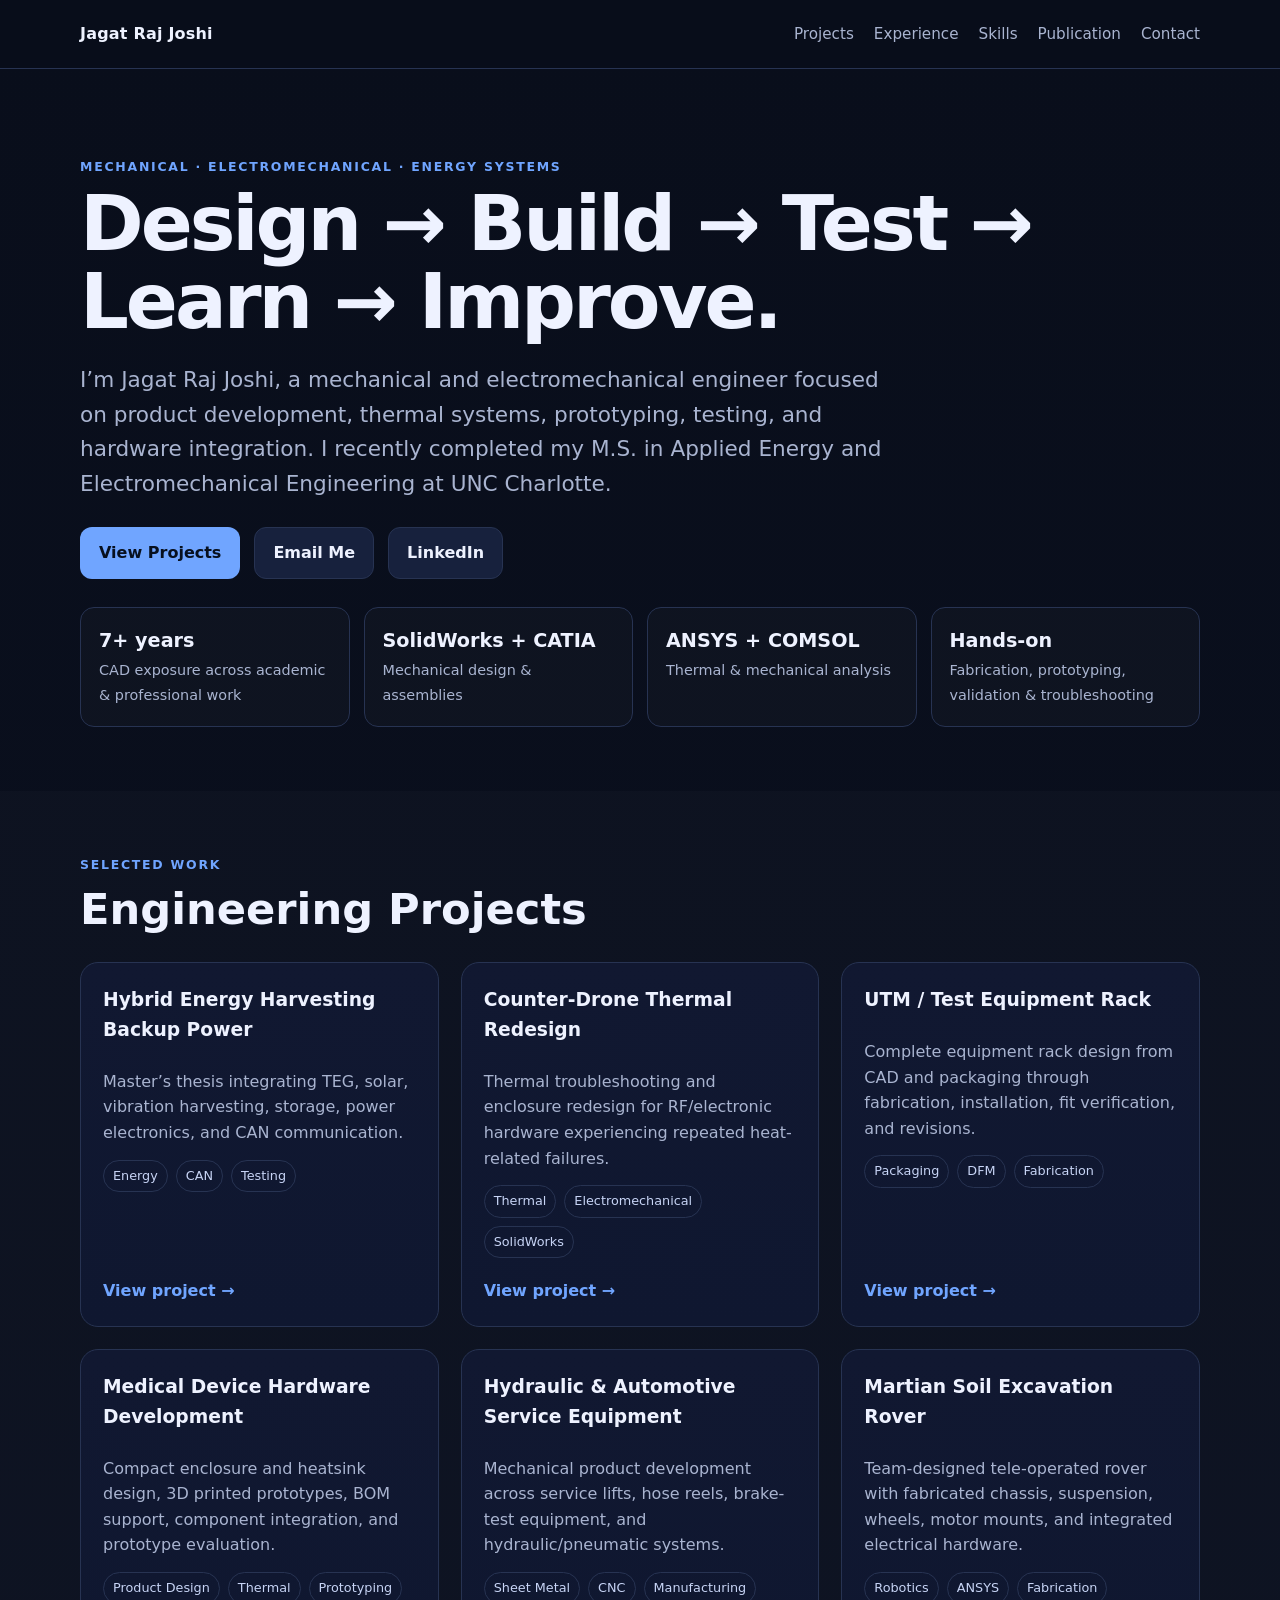
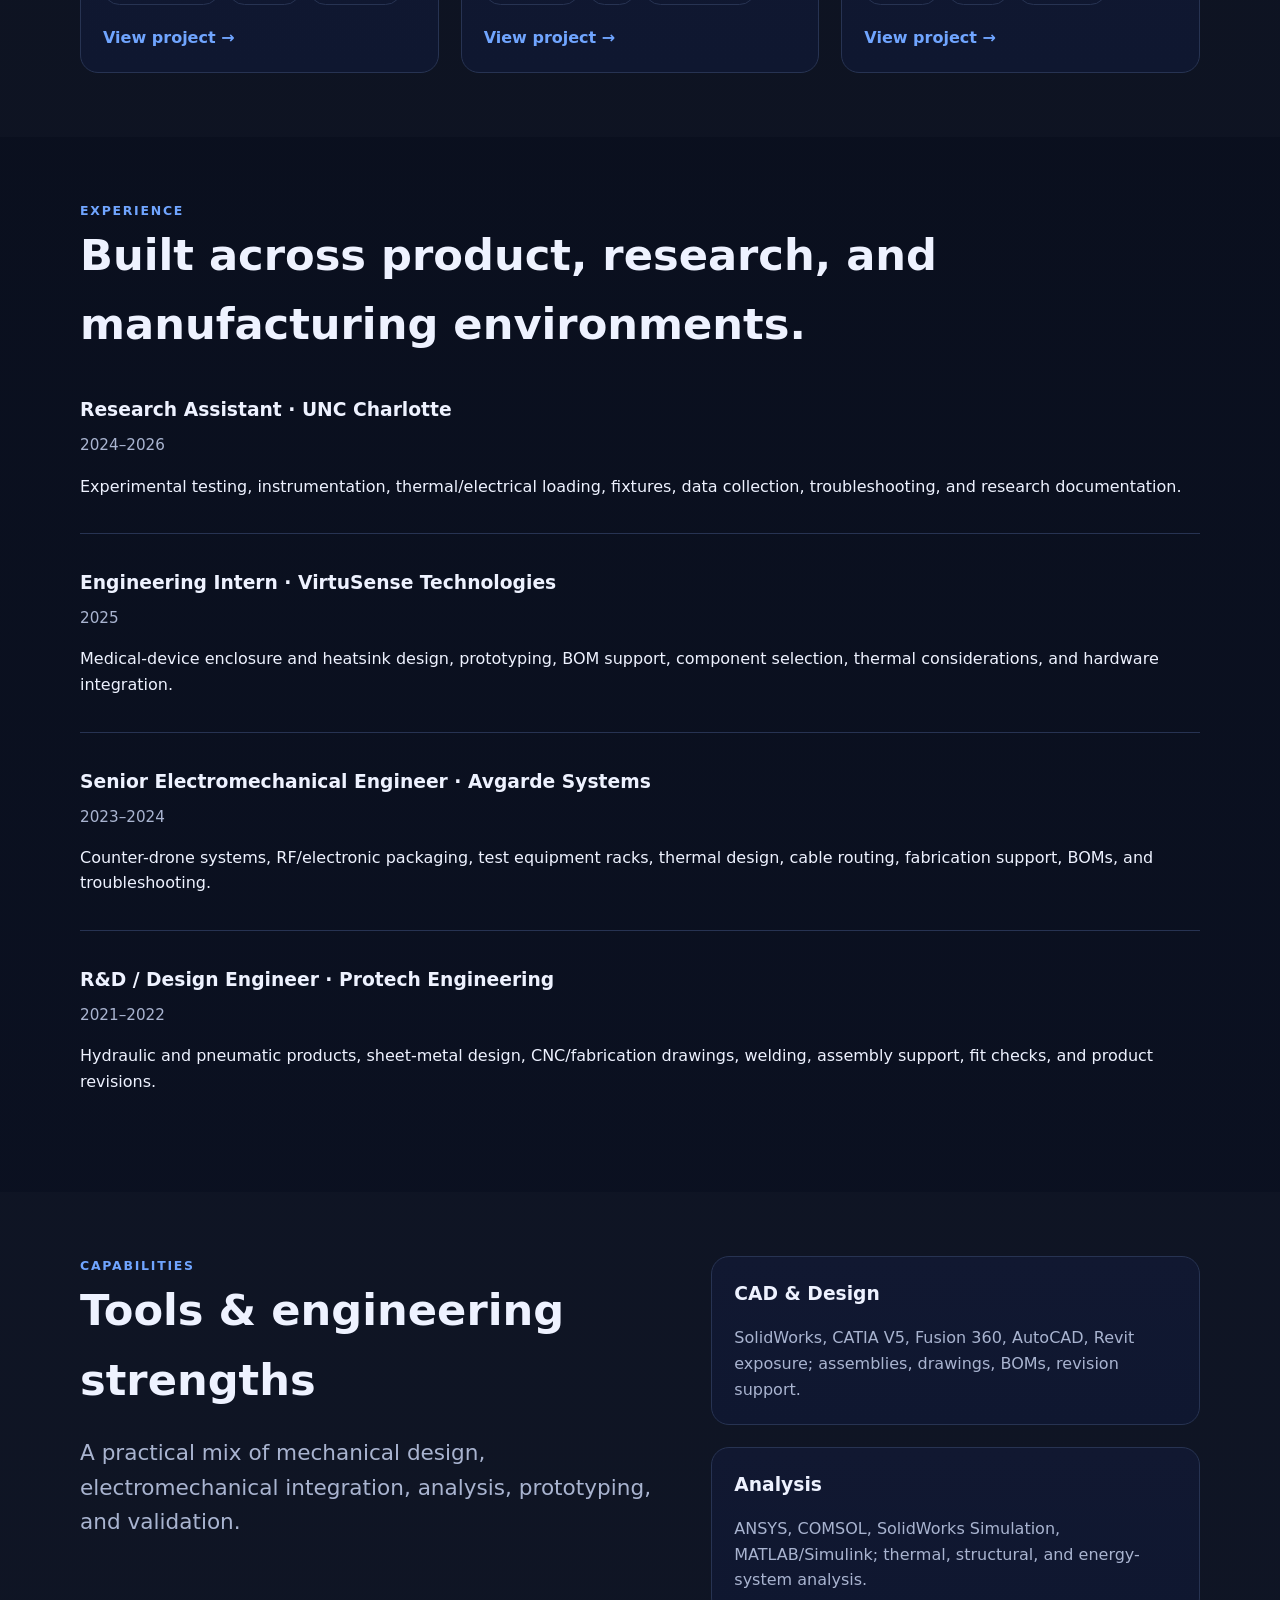
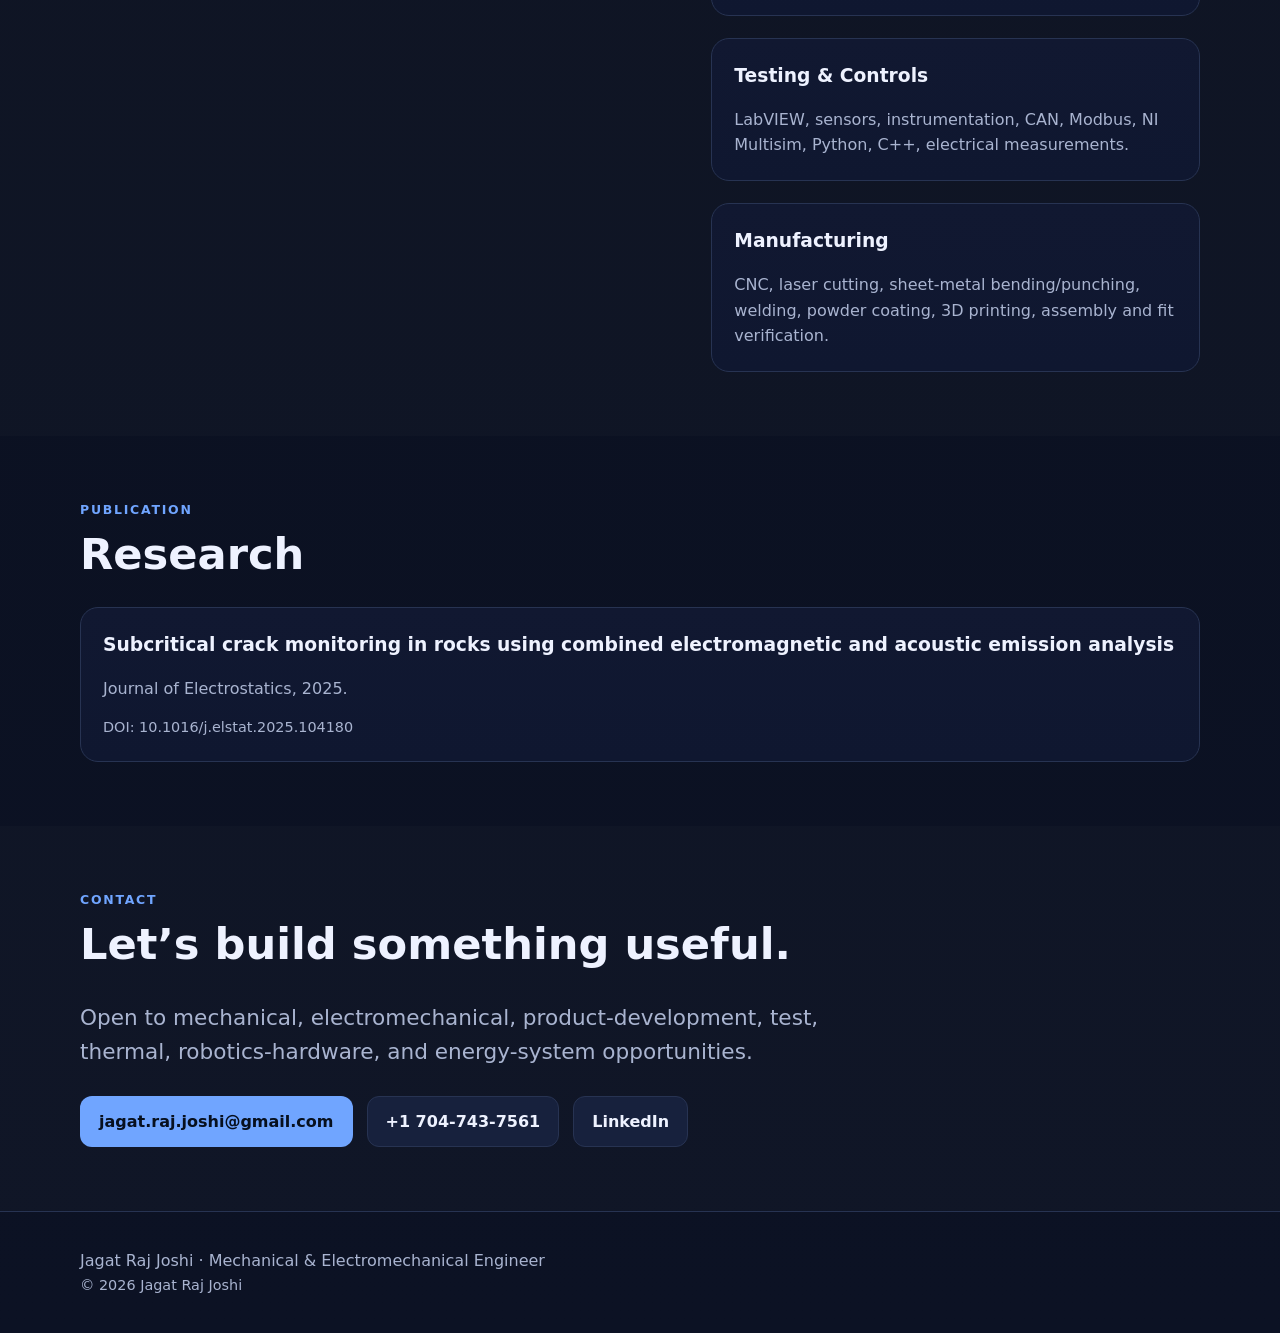
==== index.html @ 4888976b "Add files via upload" ====
<!DOCTYPE html>
<html lang="en">
<head>
  <meta charset="UTF-8" />
  <meta name="viewport" content="width=device-width, initial-scale=1.0" />
  <meta name="description" content="Jagat Raj Joshi — Mechanical & Electromechanical Engineer portfolio." />
  <title>Jagat Raj Joshi | Engineering Portfolio</title>
  <link rel="stylesheet" href="/assets/css/styles.css" />
</head>
<body>

<nav class="nav">
  <div class="container nav-inner">
    <a class="brand" href="/index.html">Jagat Raj Joshi</a>
    <div class="nav-links">
      <a href="/index.html#projects">Projects</a>
      <a href="/index.html#experience">Experience</a>
      <a href="/index.html#skills">Skills</a>
      <a href="/index.html#publication">Publication</a>
      <a href="/index.html#contact">Contact</a>
    </div>
  </div>
</nav>

<header class="hero">
  <div class="container">
    <div class="eyebrow">Mechanical · Electromechanical · Energy Systems</div>
    <h1>Design → Build → Test → Learn → Improve.</h1>
    <p class="lead">
      I’m Jagat Raj Joshi, a mechanical and electromechanical engineer focused on product development,
      thermal systems, prototyping, testing, and hardware integration. I recently completed my M.S. in
      Applied Energy and Electromechanical Engineering at UNC Charlotte.
    </p>
    <div class="cta-row">
      <a class="btn primary" href="#projects">View Projects</a>
      <a class="btn" href="mailto:jagat.raj.joshi@gmail.com">Email Me</a>
      <a class="btn" href="https://www.linkedin.com/in/jagat-joshi" target="_blank" rel="noreferrer">LinkedIn</a>
    </div>
    <div class="kpi-grid">
      <div class="kpi"><strong>7+ years</strong><span>CAD exposure across academic & professional work</span></div>
      <div class="kpi"><strong>SolidWorks + CATIA</strong><span>Mechanical design & assemblies</span></div>
      <div class="kpi"><strong>ANSYS + COMSOL</strong><span>Thermal & mechanical analysis</span></div>
      <div class="kpi"><strong>Hands-on</strong><span>Fabrication, prototyping, validation & troubleshooting</span></div>
    </div>
  </div>
</header>

<section class="section alt" id="projects">
  <div class="container">
    <div class="eyebrow">Selected Work</div>
    <h2>Engineering Projects</h2>
    <div class="grid projects">
      <a class="card project-card" href="/projects/hybrid-energy.html">
        <h3>Hybrid Energy Harvesting Backup Power</h3>
        <p>Master’s thesis integrating TEG, solar, vibration harvesting, storage, power electronics, and CAN communication.</p>
        <div class="tag-row"><span class="tag">Energy</span><span class="tag">CAN</span><span class="tag">Testing</span></div>
        <div class="more">View project →</div>
      </a>
      <a class="card project-card" href="/projects/counter-drone-thermal.html">
        <h3>Counter-Drone Thermal Redesign</h3>
        <p>Thermal troubleshooting and enclosure redesign for RF/electronic hardware experiencing repeated heat-related failures.</p>
        <div class="tag-row"><span class="tag">Thermal</span><span class="tag">Electromechanical</span><span class="tag">SolidWorks</span></div>
        <div class="more">View project →</div>
      </a>
      <a class="card project-card" href="/projects/utm-rack.html">
        <h3>UTM / Test Equipment Rack</h3>
        <p>Complete equipment rack design from CAD and packaging through fabrication, installation, fit verification, and revisions.</p>
        <div class="tag-row"><span class="tag">Packaging</span><span class="tag">DFM</span><span class="tag">Fabrication</span></div>
        <div class="more">View project →</div>
      </a>
      <a class="card project-card" href="/projects/virtusense-device.html">
        <h3>Medical Device Hardware Development</h3>
        <p>Compact enclosure and heatsink design, 3D printed prototypes, BOM support, component integration, and prototype evaluation.</p>
        <div class="tag-row"><span class="tag">Product Design</span><span class="tag">Thermal</span><span class="tag">Prototyping</span></div>
        <div class="more">View project →</div>
      </a>
      <a class="card project-card" href="/projects/protech-products.html">
        <h3>Hydraulic & Automotive Service Equipment</h3>
        <p>Mechanical product development across service lifts, hose reels, brake-test equipment, and hydraulic/pneumatic systems.</p>
        <div class="tag-row"><span class="tag">Sheet Metal</span><span class="tag">CNC</span><span class="tag">Manufacturing</span></div>
        <div class="more">View project →</div>
      </a>
      <a class="card project-card" href="/projects/mars-rover.html">
        <h3>Martian Soil Excavation Rover</h3>
        <p>Team-designed tele-operated rover with fabricated chassis, suspension, wheels, motor mounts, and integrated electrical hardware.</p>
        <div class="tag-row"><span class="tag">Robotics</span><span class="tag">ANSYS</span><span class="tag">Fabrication</span></div>
        <div class="more">View project →</div>
      </a>
    </div>
  </div>
</section>

<section class="section" id="experience">
  <div class="container">
    <div class="eyebrow">Experience</div>
    <h2>Built across product, research, and manufacturing environments.</h2>
    <div class="timeline">
      <div class="item"><h3>Research Assistant · UNC Charlotte</h3><div class="meta">2024–2026</div><p>Experimental testing, instrumentation, thermal/electrical loading, fixtures, data collection, troubleshooting, and research documentation.</p></div>
      <div class="item"><h3>Engineering Intern · VirtuSense Technologies</h3><div class="meta">2025</div><p>Medical-device enclosure and heatsink design, prototyping, BOM support, component selection, thermal considerations, and hardware integration.</p></div>
      <div class="item"><h3>Senior Electromechanical Engineer · Avgarde Systems</h3><div class="meta">2023–2024</div><p>Counter-drone systems, RF/electronic packaging, test equipment racks, thermal design, cable routing, fabrication support, BOMs, and troubleshooting.</p></div>
      <div class="item"><h3>R&D / Design Engineer · Protech Engineering</h3><div class="meta">2021–2022</div><p>Hydraulic and pneumatic products, sheet-metal design, CNC/fabrication drawings, welding, assembly support, fit checks, and product revisions.</p></div>
    </div>
  </div>
</section>

<section class="section alt" id="skills">
  <div class="container two-col">
    <div>
      <div class="eyebrow">Capabilities</div>
      <h2>Tools & engineering strengths</h2>
      <p class="lead">A practical mix of mechanical design, electromechanical integration, analysis, prototyping, and validation.</p>
    </div>
    <div class="grid">
      <div class="card"><h3>CAD & Design</h3><p>SolidWorks, CATIA V5, Fusion 360, AutoCAD, Revit exposure; assemblies, drawings, BOMs, revision support.</p></div>
      <div class="card"><h3>Analysis</h3><p>ANSYS, COMSOL, SolidWorks Simulation, MATLAB/Simulink; thermal, structural, and energy-system analysis.</p></div>
      <div class="card"><h3>Testing & Controls</h3><p>LabVIEW, sensors, instrumentation, CAN, Modbus, NI Multisim, Python, C++, electrical measurements.</p></div>
      <div class="card"><h3>Manufacturing</h3><p>CNC, laser cutting, sheet-metal bending/punching, welding, powder coating, 3D printing, assembly and fit verification.</p></div>
    </div>
  </div>
</section>

<section class="section" id="publication">
  <div class="container">
    <div class="eyebrow">Publication</div>
    <h2>Research</h2>
    <div class="card">
      <h3>Subcritical crack monitoring in rocks using combined electromagnetic and acoustic emission analysis</h3>
      <p>Journal of Electrostatics, 2025.</p>
      <p class="small">DOI: 10.1016/j.elstat.2025.104180</p>
    </div>
  </div>
</section>

<section class="section alt" id="contact">
  <div class="container">
    <div class="eyebrow">Contact</div>
    <h2>Let’s build something useful.</h2>
    <p class="lead">Open to mechanical, electromechanical, product-development, test, thermal, robotics-hardware, and energy-system opportunities.</p>
    <div class="cta-row">
      <a class="btn primary" href="mailto:jagat.raj.joshi@gmail.com">jagat.raj.joshi@gmail.com</a>
      <a class="btn" href="tel:+17047437561">+1 704-743-7561</a>
      <a class="btn" href="https://www.linkedin.com/in/jagat-joshi" target="_blank" rel="noreferrer">LinkedIn</a>
    </div>
  </div>
</section>

<footer class="footer">
  <div class="container">
    <div>Jagat Raj Joshi · Mechanical & Electromechanical Engineer</div>
    <div class="small">© <span id="year"></span> Jagat Raj Joshi</div>
  </div>
</footer>
<script src="/assets/js/main.js"></script>

</body>
</html>
---- assets/css/styles.css ----
:root{
  --bg:#0b1020;
  --panel:#111831;
  --panel2:#17213d;
  --text:#eef2ff;
  --muted:#a9b4d0;
  --accent:#70a5ff;
  --line:#273352;
  --max:1120px;
}
*{box-sizing:border-box}
html{scroll-behavior:smooth}
body{
  margin:0;
  font-family:Inter,ui-sans-serif,system-ui,-apple-system,BlinkMacSystemFont,"Segoe UI",sans-serif;
  background:linear-gradient(180deg,#090e1b 0%,#0c1224 100%);
  color:var(--text);
  line-height:1.6;
}
a{color:inherit;text-decoration:none}
img{max-width:100%;display:block}
.container{width:min(var(--max),92%);margin:auto}
.nav{
  position:sticky;top:0;z-index:20;
  backdrop-filter:blur(14px);
  background:rgba(9,14,27,.82);
  border-bottom:1px solid var(--line);
}
.nav-inner{
  display:flex;align-items:center;justify-content:space-between;
  min-height:68px;gap:20px;
}
.brand{font-weight:800;letter-spacing:.2px}
.nav-links{display:flex;gap:20px;flex-wrap:wrap}
.nav-links a{color:var(--muted);font-size:.95rem}
.nav-links a:hover{color:var(--text)}
.hero{padding:88px 0 64px}
.eyebrow{
  color:var(--accent);font-weight:700;text-transform:uppercase;
  letter-spacing:.14em;font-size:.78rem
}
h1{
  font-size:clamp(2.5rem,6vw,5rem);
  line-height:1.02;margin:.5rem 0 1.2rem;letter-spacing:-.04em
}
h2{font-size:clamp(1.8rem,4vw,2.7rem);margin:0 0 18px}
h3{margin:0 0 8px}
.lead{font-size:clamp(1.05rem,2vw,1.35rem);max-width:820px;color:var(--muted)}
.cta-row{display:flex;gap:14px;flex-wrap:wrap;margin-top:26px}
.btn{
  display:inline-flex;align-items:center;justify-content:center;
  padding:12px 18px;border-radius:12px;border:1px solid var(--line);
  background:var(--panel2);font-weight:700
}
.btn.primary{background:var(--accent);color:#07101f;border-color:transparent}
.btn:hover{transform:translateY(-1px)}
.section{padding:64px 0}
.section.alt{background:rgba(255,255,255,.015)}
.grid{display:grid;gap:22px}
.grid.projects{grid-template-columns:repeat(auto-fit,minmax(280px,1fr))}
.card{
  background:linear-gradient(180deg,var(--panel) 0%,#0f1730 100%);
  border:1px solid var(--line);border-radius:18px;padding:22px;
}
.card p{color:var(--muted);margin-bottom:0}
.tag-row{display:flex;gap:8px;flex-wrap:wrap;margin-top:14px}
.tag{
  padding:5px 9px;border:1px solid var(--line);border-radius:999px;
  color:#c7d4f5;font-size:.8rem
}
.project-card{display:flex;flex-direction:column;min-height:265px}
.project-card .more{margin-top:auto;padding-top:20px;color:var(--accent);font-weight:700}
.kpi-grid{display:grid;grid-template-columns:repeat(auto-fit,minmax(170px,1fr));gap:14px;margin-top:28px}
.kpi{padding:18px;border:1px solid var(--line);border-radius:14px;background:rgba(255,255,255,.02)}
.kpi strong{display:block;font-size:1.2rem}
.kpi span{color:var(--muted);font-size:.9rem}
.timeline{display:grid;gap:16px}
.timeline .item{padding:18px 0;border-bottom:1px solid var(--line)}
.timeline .item:last-child{border-bottom:0}
.meta{color:var(--muted);font-size:.95rem}
.two-col{display:grid;grid-template-columns:1.1fr .9fr;gap:34px}
@media(max-width:800px){
  .two-col{grid-template-columns:1fr}
  .nav-inner{align-items:flex-start;padding:14px 0;flex-direction:column}
}
.project-hero{padding:72px 0 36px}
.project-body{padding:28px 0 72px}
.project-body h2{margin-top:38px;font-size:1.55rem}
.project-body p,.project-body li{color:var(--muted)}
.callout{
  border-left:4px solid var(--accent);padding:14px 18px;
  background:rgba(112,165,255,.08);border-radius:10px
}
.placeholder{
  border:1px dashed #53658f;border-radius:16px;padding:34px;text-align:center;color:var(--muted);
  background:rgba(255,255,255,.015);margin:20px 0
}
.footer{padding:36px 0;border-top:1px solid var(--line);color:var(--muted)}
.small{font-size:.9rem;color:var(--muted)}
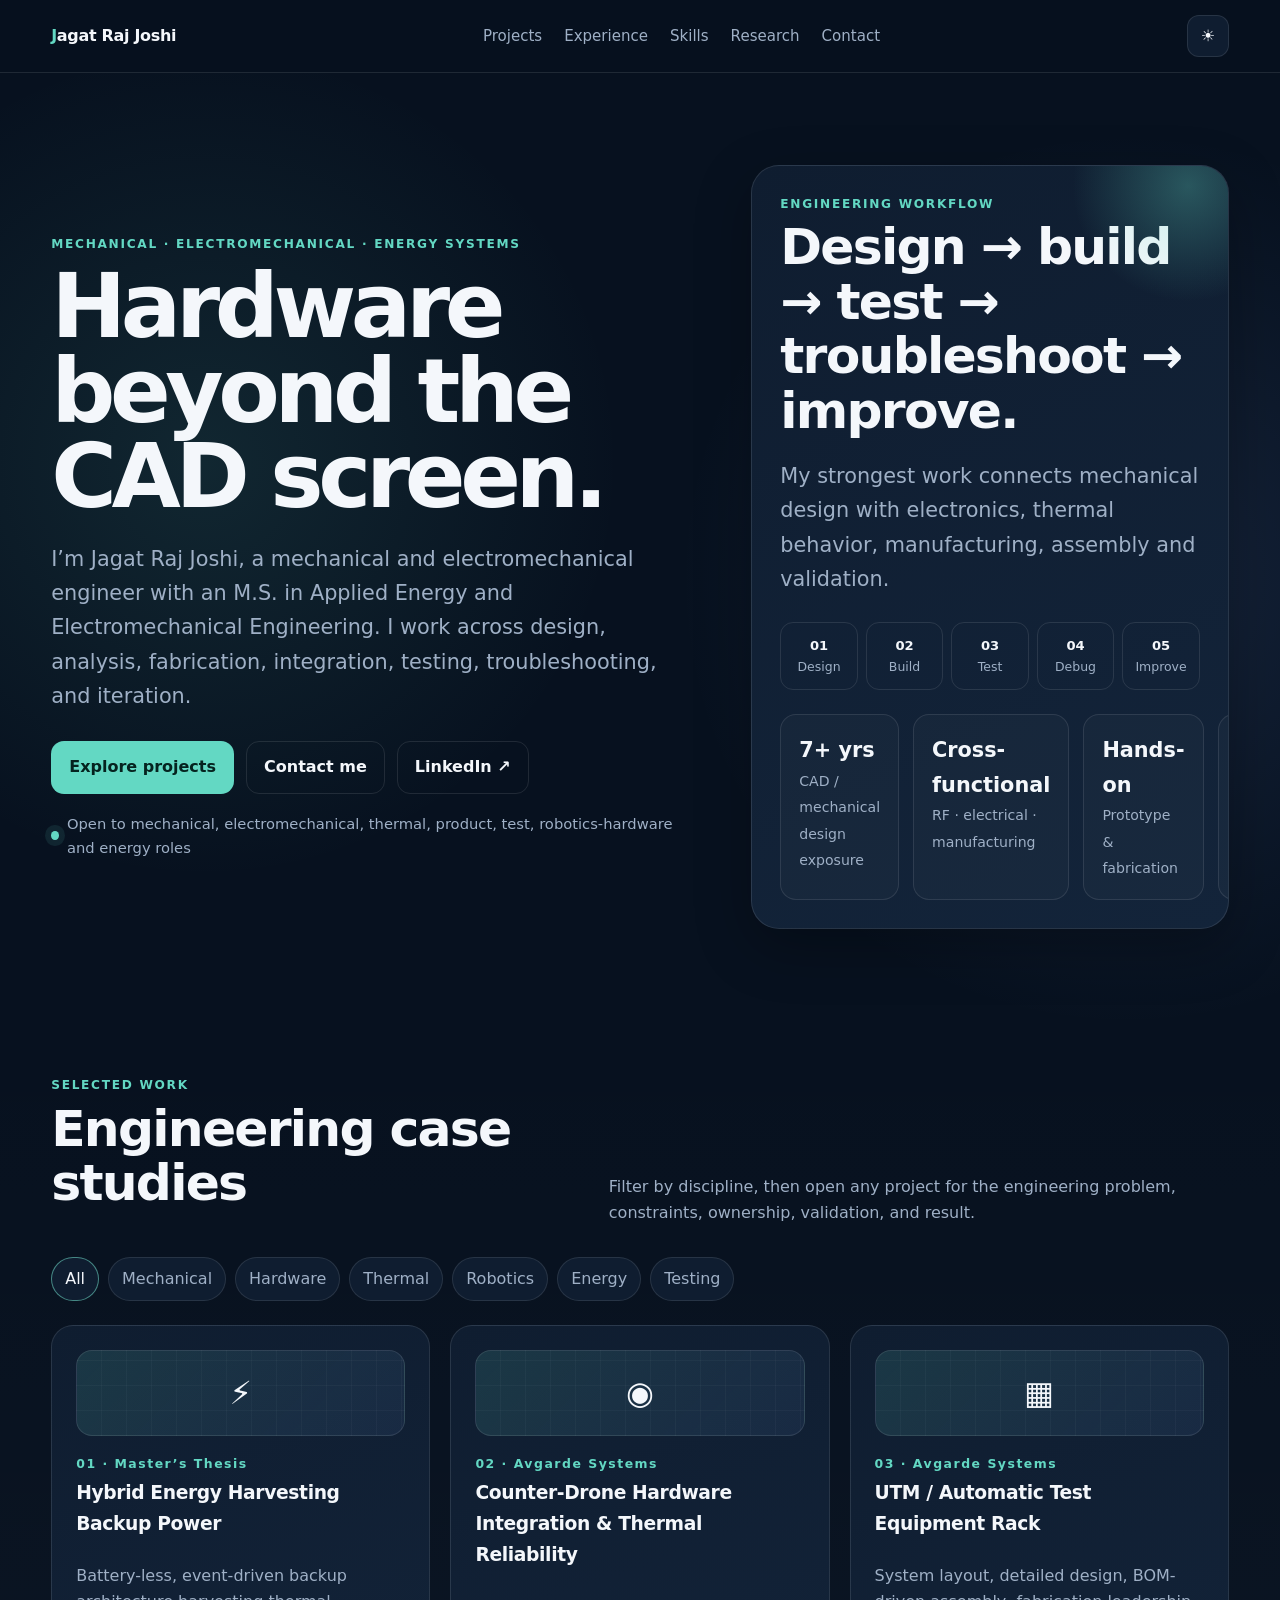
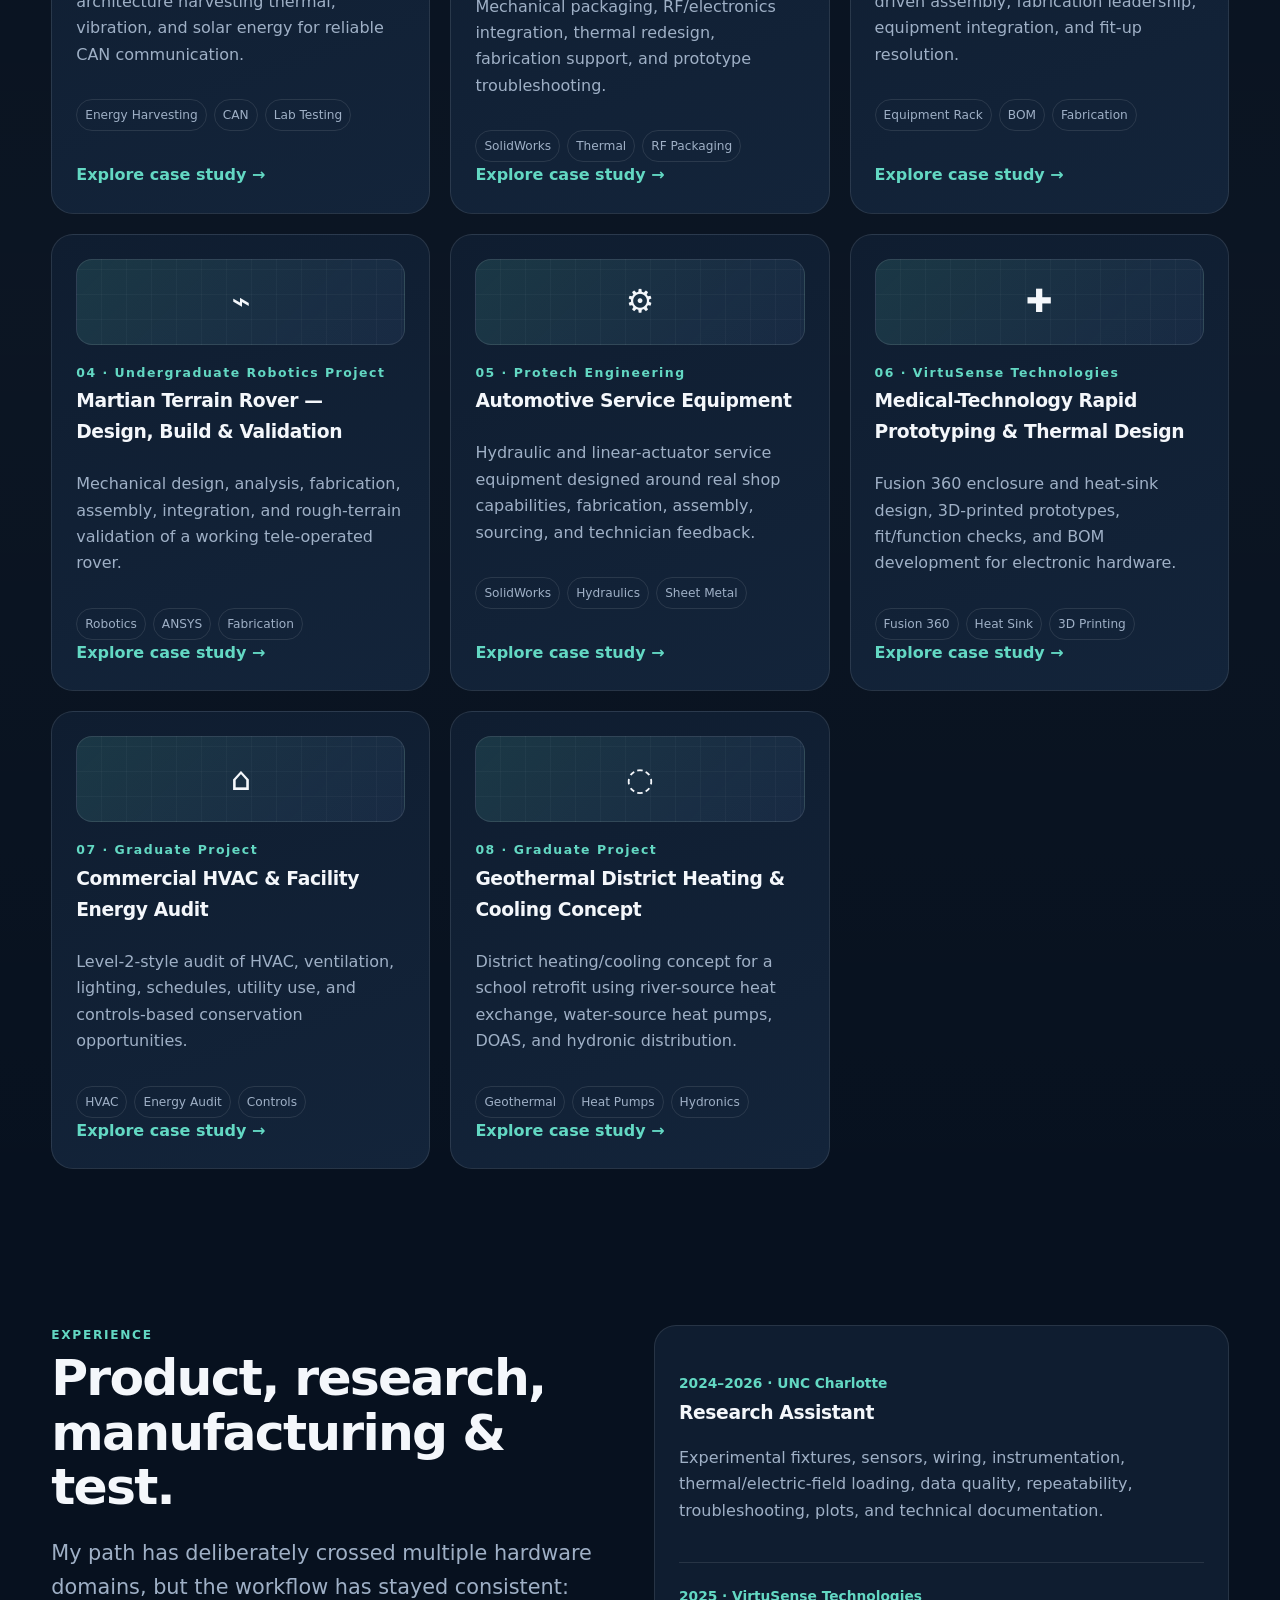
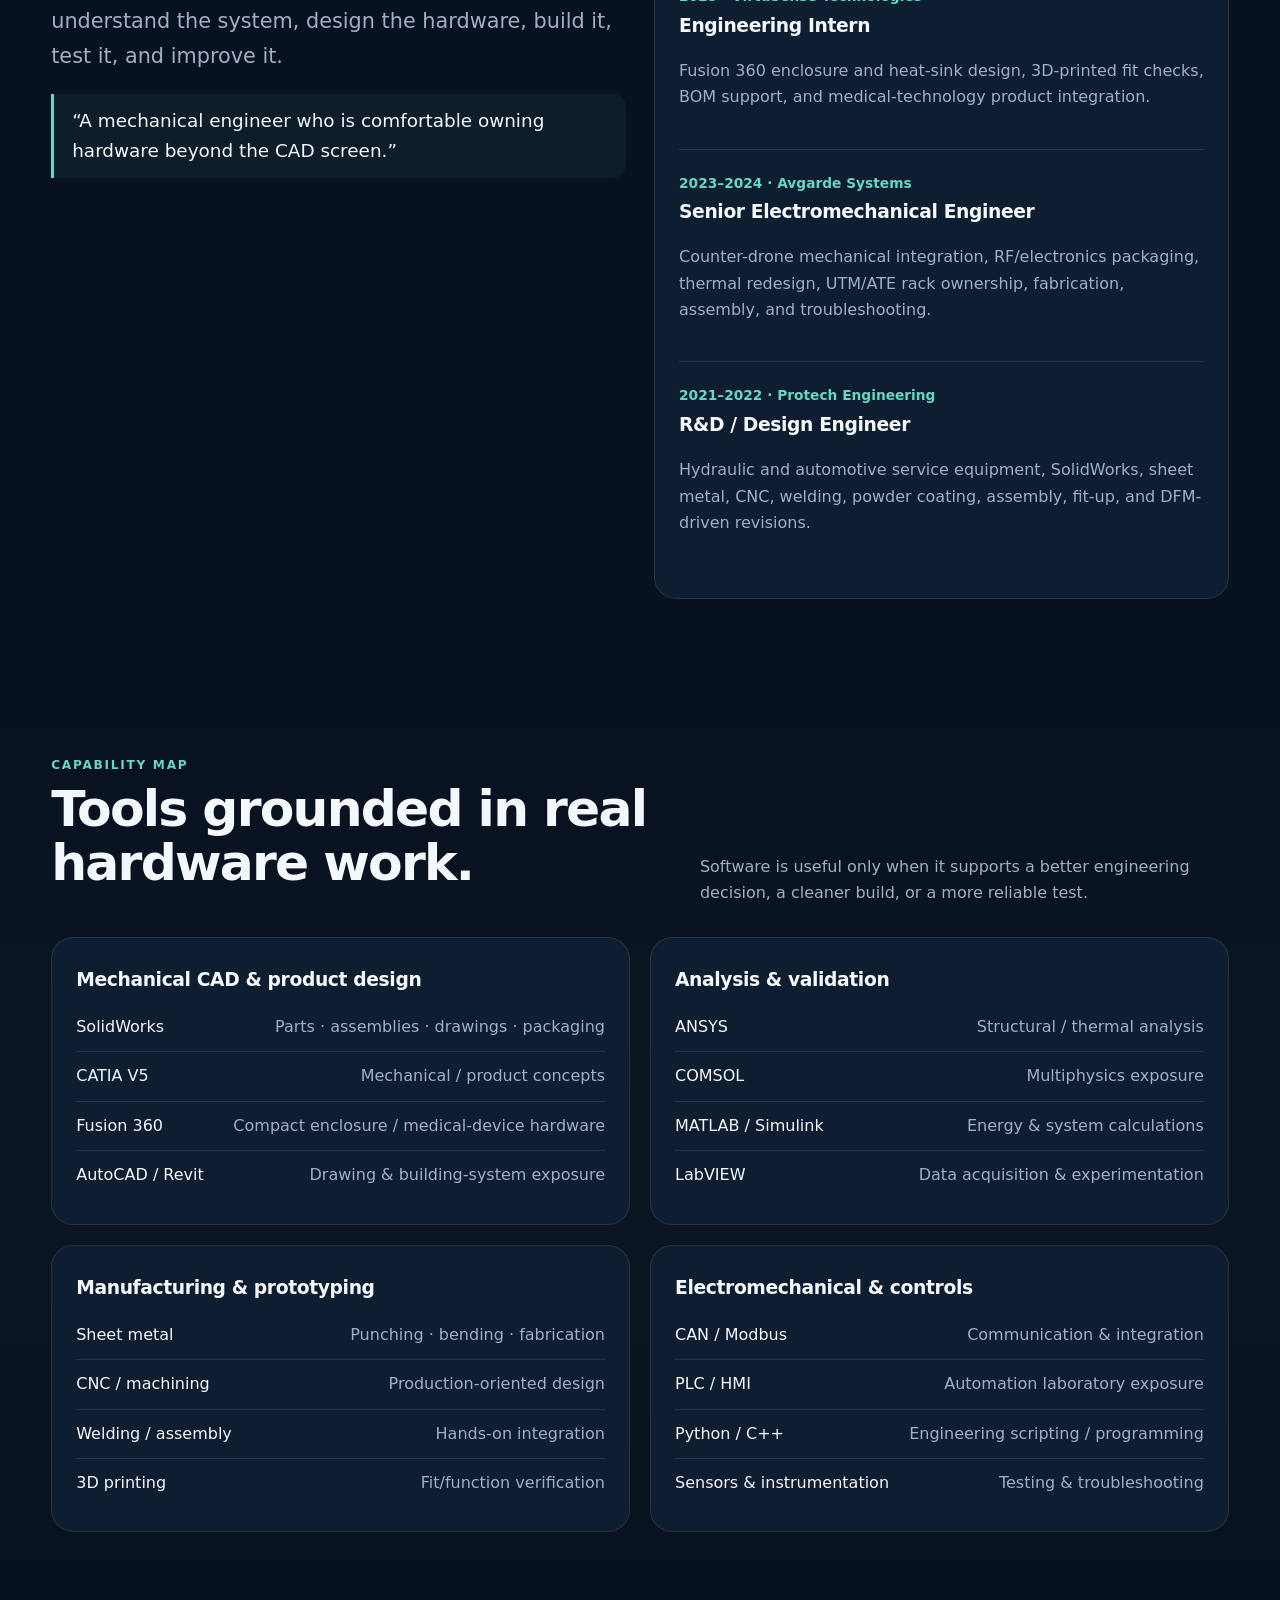
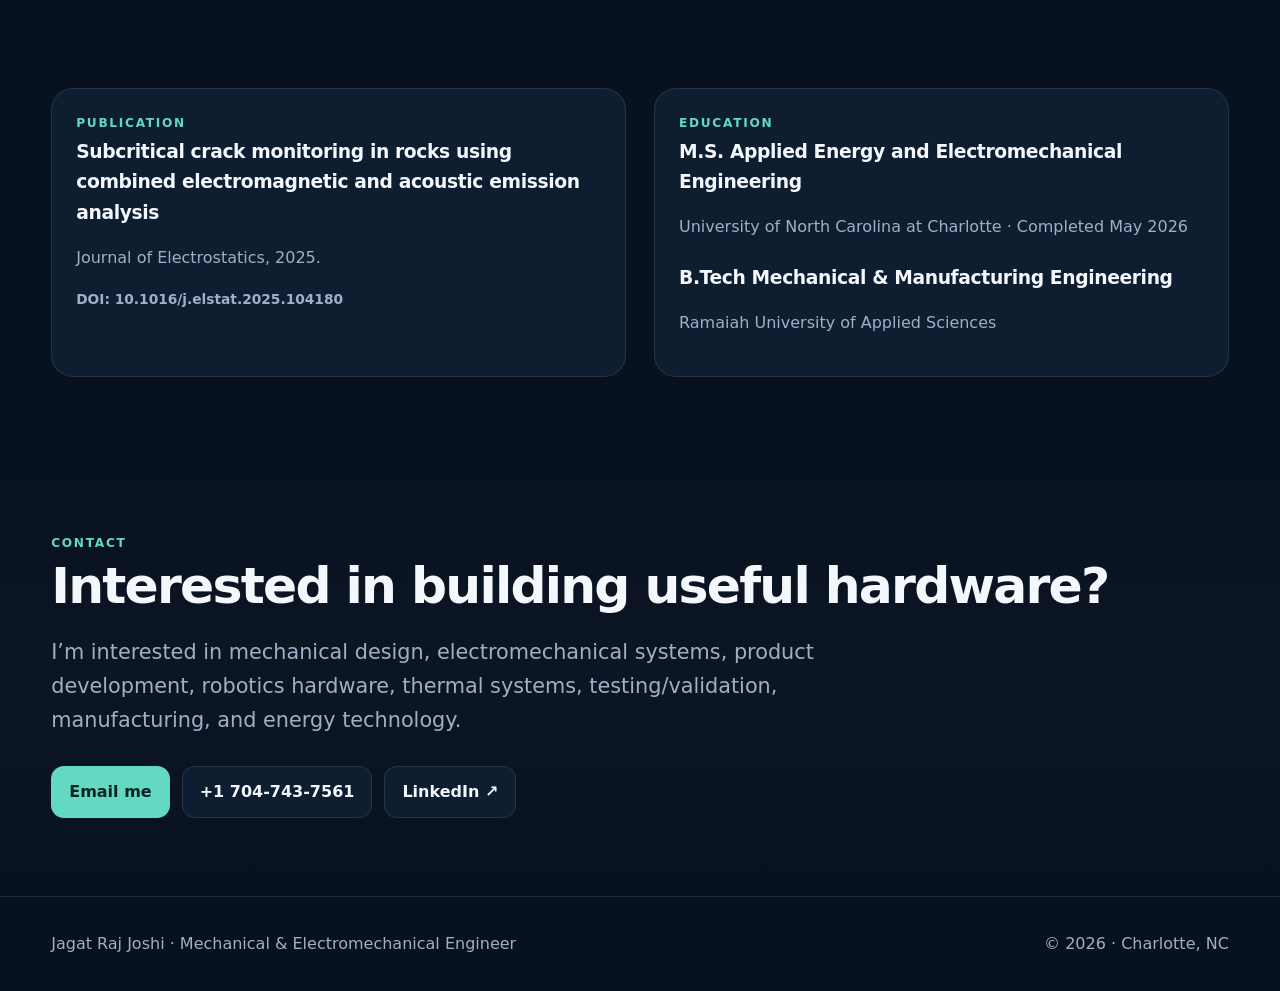
==== commit 88c974b7: "Add files via upload" ====
--- a/index.html
+++ b/index.html
@@ -1,156 +1,255 @@
-<!DOCTYPE html>
+<!doctype html>
 <html lang="en">
 <head>
-  <meta charset="UTF-8" />
-  <meta name="viewport" content="width=device-width, initial-scale=1.0" />
-  <meta name="description" content="Jagat Raj Joshi — Mechanical & Electromechanical Engineer portfolio." />
+  <link rel="icon" href="/assets/images/favicon.svg" type="image/svg+xml">
+  <meta charset="utf-8">
+  <meta name="viewport" content="width=device-width,initial-scale=1">
+  <meta name="description" content="Jagat Raj Joshi — Mechanical, Electromechanical & Energy Systems Engineer. Product design, thermal systems, prototyping, testing, manufacturing, robotics and energy projects.">
+  <meta name="theme-color" content="#07111f">
   <title>Jagat Raj Joshi | Engineering Portfolio</title>
-  <link rel="stylesheet" href="/assets/css/styles.css" />
+  <link rel="stylesheet" href="/assets/css/styles.css">
 </head>
 <body>
 
+<a class="skip-link" href="#main">Skip to content</a>
 <nav class="nav">
   <div class="container nav-inner">
-    <a class="brand" href="/index.html">Jagat Raj Joshi</a>
+    <a class="brand" href="/"><span>J</span>agat Raj Joshi</a>
     <div class="nav-links">
-      <a href="/index.html#projects">Projects</a>
-      <a href="/index.html#experience">Experience</a>
-      <a href="/index.html#skills">Skills</a>
-      <a href="/index.html#publication">Publication</a>
-      <a href="/index.html#contact">Contact</a>
+      <a href="/#projects">Projects</a>
+      <a href="/#experience">Experience</a>
+      <a href="/#skills">Skills</a>
+      <a href="/#research">Research</a>
+      <a href="/#contact">Contact</a>
+    </div>
+    <div class="nav-actions">
+      <button class="icon-btn" data-theme-toggle aria-label="Toggle color theme">☀</button>
+      <button class="icon-btn menu-btn" data-menu aria-label="Open navigation menu">☰</button>
     </div>
   </div>
 </nav>
 
-<header class="hero">
+<main id="main">
+<section class="hero">
+  <div class="container hero-grid">
+    <div class="hero-copy reveal">
+      <div class="eyebrow">Mechanical · Electromechanical · Energy Systems</div>
+      <h1>Hardware beyond the CAD screen.</h1>
+      <p class="lead">
+        I’m Jagat Raj Joshi, a mechanical and electromechanical engineer with an M.S. in Applied Energy and Electromechanical Engineering.
+        I work across design, analysis, fabrication, integration, testing, troubleshooting, and iteration.
+      </p>
+      <div class="cta-row">
+        <a class="btn primary" href="#projects">Explore projects</a>
+        <a class="btn ghost" href="mailto:jagat.raj.joshi@gmail.com">Contact me</a>
+        <a class="btn ghost" href="https://www.linkedin.com/in/jagat-joshi" target="_blank" rel="noreferrer">LinkedIn ↗</a>
+      </div>
+      <div class="status"><span class="status-dot"></span> Open to mechanical, electromechanical, thermal, product, test, robotics-hardware and energy roles</div>
+    </div>
+
+    <aside class="hero-card reveal">
+      <div class="eyebrow">Engineering workflow</div>
+      <h2>Design → build → test → troubleshoot → improve.</h2>
+      <p class="lead">My strongest work connects mechanical design with electronics, thermal behavior, manufacturing, assembly and validation.</p>
+      <div class="flow">
+        <div class="flow-step"><strong>01</strong>Design</div>
+        <div class="flow-step"><strong>02</strong>Build</div>
+        <div class="flow-step"><strong>03</strong>Test</div>
+        <div class="flow-step"><strong>04</strong>Debug</div>
+        <div class="flow-step"><strong>05</strong>Improve</div>
+      </div>
+      <div class="stats">
+        <div class="stat"><strong>7+ yrs</strong><span>CAD / mechanical design exposure</span></div>
+        <div class="stat"><strong>Cross-functional</strong><span>RF · electrical · manufacturing</span></div>
+        <div class="stat"><strong>Hands-on</strong><span>Prototype & fabrication</span></div>
+        <div class="stat"><strong>Thermal + FEA</strong><span>Analysis-led iteration</span></div>
+      </div>
+    </aside>
+  </div>
+</section>
+
+<section class="section soft" id="projects">
   <div class="container">
-    <div class="eyebrow">Mechanical · Electromechanical · Energy Systems</div>
-    <h1>Design → Build → Test → Learn → Improve.</h1>
-    <p class="lead">
-      I’m Jagat Raj Joshi, a mechanical and electromechanical engineer focused on product development,
-      thermal systems, prototyping, testing, and hardware integration. I recently completed my M.S. in
-      Applied Energy and Electromechanical Engineering at UNC Charlotte.
-    </p>
-    <div class="cta-row">
-      <a class="btn primary" href="#projects">View Projects</a>
-      <a class="btn" href="mailto:jagat.raj.joshi@gmail.com">Email Me</a>
-      <a class="btn" href="https://www.linkedin.com/in/jagat-joshi" target="_blank" rel="noreferrer">LinkedIn</a>
-    </div>
-    <div class="kpi-grid">
-      <div class="kpi"><strong>7+ years</strong><span>CAD exposure across academic & professional work</span></div>
-      <div class="kpi"><strong>SolidWorks + CATIA</strong><span>Mechanical design & assemblies</span></div>
-      <div class="kpi"><strong>ANSYS + COMSOL</strong><span>Thermal & mechanical analysis</span></div>
-      <div class="kpi"><strong>Hands-on</strong><span>Fabrication, prototyping, validation & troubleshooting</span></div>
-    </div>
-  </div>
-</header>
-
-<section class="section alt" id="projects">
+    <div class="section-head">
+      <div><div class="eyebrow">Selected work</div><h2>Engineering case studies</h2></div>
+      <p>Filter by discipline, then open any project for the engineering problem, constraints, ownership, validation, and result.</p>
+    </div>
+    <div class="filter-row">
+      <button class="filter active" data-filter="all">All</button>
+      <button class="filter" data-filter="mechanical">Mechanical</button>
+      <button class="filter" data-filter="hardware">Hardware</button>
+      <button class="filter" data-filter="thermal">Thermal</button>
+      <button class="filter" data-filter="robotics">Robotics</button>
+      <button class="filter" data-filter="energy">Energy</button>
+      <button class="filter" data-filter="test">Testing</button>
+    </div>
+    <div class="grid project-grid">
+      
+    <a class="project-card reveal" data-category="energy test" href="/projects/hybrid-energy.html">
+      <div class="project-visual">⚡</div>
+      <div class="num">01 · Master’s Thesis</div>
+      <h3>Hybrid Energy Harvesting Backup Power</h3>
+      <p>Battery-less, event-driven backup architecture harvesting thermal, vibration, and solar energy for reliable CAN communication.</p>
+      <div class="tag-row"><span class="tag">Energy Harvesting</span><span class="tag">CAN</span><span class="tag">Lab Testing</span></div>
+      <div class="more">Explore case study →</div>
+    </a>
+    <a class="project-card reveal" data-category="mechanical thermal hardware" href="/projects/counter-drone-hardware.html">
+      <div class="project-visual">◉</div>
+      <div class="num">02 · Avgarde Systems</div>
+      <h3>Counter-Drone Hardware Integration & Thermal Reliability</h3>
+      <p>Mechanical packaging, RF/electronics integration, thermal redesign, fabrication support, and prototype troubleshooting.</p>
+      <div class="tag-row"><span class="tag">SolidWorks</span><span class="tag">Thermal</span><span class="tag">RF Packaging</span></div>
+      <div class="more">Explore case study →</div>
+    </a>
+    <a class="project-card reveal" data-category="mechanical hardware test" href="/projects/utm-rack.html">
+      <div class="project-visual">▦</div>
+      <div class="num">03 · Avgarde Systems</div>
+      <h3>UTM / Automatic Test Equipment Rack</h3>
+      <p>System layout, detailed design, BOM-driven assembly, fabrication leadership, equipment integration, and fit-up resolution.</p>
+      <div class="tag-row"><span class="tag">Equipment Rack</span><span class="tag">BOM</span><span class="tag">Fabrication</span></div>
+      <div class="more">Explore case study →</div>
+    </a>
+    <a class="project-card reveal" data-category="mechanical robotics" href="/projects/martian-rover.html">
+      <div class="project-visual">⌁</div>
+      <div class="num">04 · Undergraduate Robotics Project</div>
+      <h3>Martian Terrain Rover — Design, Build & Validation</h3>
+      <p>Mechanical design, analysis, fabrication, assembly, integration, and rough-terrain validation of a working tele-operated rover.</p>
+      <div class="tag-row"><span class="tag">Robotics</span><span class="tag">ANSYS</span><span class="tag">Fabrication</span></div>
+      <div class="more">Explore case study →</div>
+    </a>
+    <a class="project-card reveal" data-category="mechanical manufacturing" href="/projects/protech-products.html">
+      <div class="project-visual">⚙</div>
+      <div class="num">05 · Protech Engineering</div>
+      <h3>Automotive Service Equipment</h3>
+      <p>Hydraulic and linear-actuator service equipment designed around real shop capabilities, fabrication, assembly, sourcing, and technician feedback.</p>
+      <div class="tag-row"><span class="tag">SolidWorks</span><span class="tag">Hydraulics</span><span class="tag">Sheet Metal</span></div>
+      <div class="more">Explore case study →</div>
+    </a>
+    <a class="project-card reveal" data-category="mechanical thermal hardware" href="/projects/virtusense-device.html">
+      <div class="project-visual">✚</div>
+      <div class="num">06 · VirtuSense Technologies</div>
+      <h3>Medical-Technology Rapid Prototyping & Thermal Design</h3>
+      <p>Fusion 360 enclosure and heat-sink design, 3D-printed prototypes, fit/function checks, and BOM development for electronic hardware.</p>
+      <div class="tag-row"><span class="tag">Fusion 360</span><span class="tag">Heat Sink</span><span class="tag">3D Printing</span></div>
+      <div class="more">Explore case study →</div>
+    </a>
+    <a class="project-card reveal" data-category="energy thermal" href="/projects/hvac-audit.html">
+      <div class="project-visual">⌂</div>
+      <div class="num">07 · Graduate Project</div>
+      <h3>Commercial HVAC & Facility Energy Audit</h3>
+      <p>Level-2-style audit of HVAC, ventilation, lighting, schedules, utility use, and controls-based conservation opportunities.</p>
+      <div class="tag-row"><span class="tag">HVAC</span><span class="tag">Energy Audit</span><span class="tag">Controls</span></div>
+      <div class="more">Explore case study →</div>
+    </a>
+    <a class="project-card reveal" data-category="energy thermal" href="/projects/geothermal-district.html">
+      <div class="project-visual">◌</div>
+      <div class="num">08 · Graduate Project</div>
+      <h3>Geothermal District Heating & Cooling Concept</h3>
+      <p>District heating/cooling concept for a school retrofit using river-source heat exchange, water-source heat pumps, DOAS, and hydronic distribution.</p>
+      <div class="tag-row"><span class="tag">Geothermal</span><span class="tag">Heat Pumps</span><span class="tag">Hydronics</span></div>
+      <div class="more">Explore case study →</div>
+    </a>
+    </div>
+  </div>
+</section>
+
+<section class="section" id="experience">
+  <div class="container two-col">
+    <div class="reveal">
+      <div class="eyebrow">Experience</div>
+      <h2>Product, research, manufacturing & test.</h2>
+      <p class="lead">My path has deliberately crossed multiple hardware domains, but the workflow has stayed consistent: understand the system, design the hardware, build it, test it, and improve it.</p>
+      <div class="quote">“A mechanical engineer who is comfortable owning hardware beyond the CAD screen.”</div>
+    </div>
+    <div class="card reveal">
+      <div class="timeline">
+        <div class="timeline-item"><div class="meta">2024–2026 · UNC Charlotte</div><h3>Research Assistant</h3><p>Experimental fixtures, sensors, wiring, instrumentation, thermal/electric-field loading, data quality, repeatability, troubleshooting, plots, and technical documentation.</p></div>
+        <div class="timeline-item"><div class="meta">2025 · VirtuSense Technologies</div><h3>Engineering Intern</h3><p>Fusion 360 enclosure and heat-sink design, 3D-printed fit checks, BOM support, and medical-technology product integration.</p></div>
+        <div class="timeline-item"><div class="meta">2023–2024 · Avgarde Systems</div><h3>Senior Electromechanical Engineer</h3><p>Counter-drone mechanical integration, RF/electronics packaging, thermal redesign, UTM/ATE rack ownership, fabrication, assembly, and troubleshooting.</p></div>
+        <div class="timeline-item"><div class="meta">2021–2022 · Protech Engineering</div><h3>R&D / Design Engineer</h3><p>Hydraulic and automotive service equipment, SolidWorks, sheet metal, CNC, welding, powder coating, assembly, fit-up, and DFM-driven revisions.</p></div>
+      </div>
+    </div>
+  </div>
+</section>
+
+<section class="section soft" id="skills">
   <div class="container">
-    <div class="eyebrow">Selected Work</div>
-    <h2>Engineering Projects</h2>
-    <div class="grid projects">
-      <a class="card project-card" href="/projects/hybrid-energy.html">
-        <h3>Hybrid Energy Harvesting Backup Power</h3>
-        <p>Master’s thesis integrating TEG, solar, vibration harvesting, storage, power electronics, and CAN communication.</p>
-        <div class="tag-row"><span class="tag">Energy</span><span class="tag">CAN</span><span class="tag">Testing</span></div>
-        <div class="more">View project →</div>
-      </a>
-      <a class="card project-card" href="/projects/counter-drone-thermal.html">
-        <h3>Counter-Drone Thermal Redesign</h3>
-        <p>Thermal troubleshooting and enclosure redesign for RF/electronic hardware experiencing repeated heat-related failures.</p>
-        <div class="tag-row"><span class="tag">Thermal</span><span class="tag">Electromechanical</span><span class="tag">SolidWorks</span></div>
-        <div class="more">View project →</div>
-      </a>
-      <a class="card project-card" href="/projects/utm-rack.html">
-        <h3>UTM / Test Equipment Rack</h3>
-        <p>Complete equipment rack design from CAD and packaging through fabrication, installation, fit verification, and revisions.</p>
-        <div class="tag-row"><span class="tag">Packaging</span><span class="tag">DFM</span><span class="tag">Fabrication</span></div>
-        <div class="more">View project →</div>
-      </a>
-      <a class="card project-card" href="/projects/virtusense-device.html">
-        <h3>Medical Device Hardware Development</h3>
-        <p>Compact enclosure and heatsink design, 3D printed prototypes, BOM support, component integration, and prototype evaluation.</p>
-        <div class="tag-row"><span class="tag">Product Design</span><span class="tag">Thermal</span><span class="tag">Prototyping</span></div>
-        <div class="more">View project →</div>
-      </a>
-      <a class="card project-card" href="/projects/protech-products.html">
-        <h3>Hydraulic & Automotive Service Equipment</h3>
-        <p>Mechanical product development across service lifts, hose reels, brake-test equipment, and hydraulic/pneumatic systems.</p>
-        <div class="tag-row"><span class="tag">Sheet Metal</span><span class="tag">CNC</span><span class="tag">Manufacturing</span></div>
-        <div class="more">View project →</div>
-      </a>
-      <a class="card project-card" href="/projects/mars-rover.html">
-        <h3>Martian Soil Excavation Rover</h3>
-        <p>Team-designed tele-operated rover with fabricated chassis, suspension, wheels, motor mounts, and integrated electrical hardware.</p>
-        <div class="tag-row"><span class="tag">Robotics</span><span class="tag">ANSYS</span><span class="tag">Fabrication</span></div>
-        <div class="more">View project →</div>
-      </a>
-    </div>
-  </div>
-</section>
-
-<section class="section" id="experience">
-  <div class="container">
-    <div class="eyebrow">Experience</div>
-    <h2>Built across product, research, and manufacturing environments.</h2>
-    <div class="timeline">
-      <div class="item"><h3>Research Assistant · UNC Charlotte</h3><div class="meta">2024–2026</div><p>Experimental testing, instrumentation, thermal/electrical loading, fixtures, data collection, troubleshooting, and research documentation.</p></div>
-      <div class="item"><h3>Engineering Intern · VirtuSense Technologies</h3><div class="meta">2025</div><p>Medical-device enclosure and heatsink design, prototyping, BOM support, component selection, thermal considerations, and hardware integration.</p></div>
-      <div class="item"><h3>Senior Electromechanical Engineer · Avgarde Systems</h3><div class="meta">2023–2024</div><p>Counter-drone systems, RF/electronic packaging, test equipment racks, thermal design, cable routing, fabrication support, BOMs, and troubleshooting.</p></div>
-      <div class="item"><h3>R&D / Design Engineer · Protech Engineering</h3><div class="meta">2021–2022</div><p>Hydraulic and pneumatic products, sheet-metal design, CNC/fabrication drawings, welding, assembly support, fit checks, and product revisions.</p></div>
-    </div>
-  </div>
-</section>
-
-<section class="section alt" id="skills">
+    <div class="section-head">
+      <div><div class="eyebrow">Capability map</div><h2>Tools grounded in real hardware work.</h2></div>
+      <p>Software is useful only when it supports a better engineering decision, a cleaner build, or a more reliable test.</p>
+    </div>
+    <div class="grid skill-grid">
+      <div class="card reveal">
+        <h3>Mechanical CAD & product design</h3>
+        <div class="skill-line"><span>SolidWorks</span><span>Parts · assemblies · drawings · packaging</span></div>
+        <div class="skill-line"><span>CATIA V5</span><span>Mechanical / product concepts</span></div>
+        <div class="skill-line"><span>Fusion 360</span><span>Compact enclosure / medical-device hardware</span></div>
+        <div class="skill-line"><span>AutoCAD / Revit</span><span>Drawing & building-system exposure</span></div>
+      </div>
+      <div class="card reveal">
+        <h3>Analysis & validation</h3>
+        <div class="skill-line"><span>ANSYS</span><span>Structural / thermal analysis</span></div>
+        <div class="skill-line"><span>COMSOL</span><span>Multiphysics exposure</span></div>
+        <div class="skill-line"><span>MATLAB / Simulink</span><span>Energy & system calculations</span></div>
+        <div class="skill-line"><span>LabVIEW</span><span>Data acquisition & experimentation</span></div>
+      </div>
+      <div class="card reveal">
+        <h3>Manufacturing & prototyping</h3>
+        <div class="skill-line"><span>Sheet metal</span><span>Punching · bending · fabrication</span></div>
+        <div class="skill-line"><span>CNC / machining</span><span>Production-oriented design</span></div>
+        <div class="skill-line"><span>Welding / assembly</span><span>Hands-on integration</span></div>
+        <div class="skill-line"><span>3D printing</span><span>Fit/function verification</span></div>
+      </div>
+      <div class="card reveal">
+        <h3>Electromechanical & controls</h3>
+        <div class="skill-line"><span>CAN / Modbus</span><span>Communication & integration</span></div>
+        <div class="skill-line"><span>PLC / HMI</span><span>Automation laboratory exposure</span></div>
+        <div class="skill-line"><span>Python / C++</span><span>Engineering scripting / programming</span></div>
+        <div class="skill-line"><span>Sensors & instrumentation</span><span>Testing & troubleshooting</span></div>
+      </div>
+    </div>
+  </div>
+</section>
+
+<section class="section" id="research">
   <div class="container two-col">
-    <div>
-      <div class="eyebrow">Capabilities</div>
-      <h2>Tools & engineering strengths</h2>
-      <p class="lead">A practical mix of mechanical design, electromechanical integration, analysis, prototyping, and validation.</p>
-    </div>
-    <div class="grid">
-      <div class="card"><h3>CAD & Design</h3><p>SolidWorks, CATIA V5, Fusion 360, AutoCAD, Revit exposure; assemblies, drawings, BOMs, revision support.</p></div>
-      <div class="card"><h3>Analysis</h3><p>ANSYS, COMSOL, SolidWorks Simulation, MATLAB/Simulink; thermal, structural, and energy-system analysis.</p></div>
-      <div class="card"><h3>Testing & Controls</h3><p>LabVIEW, sensors, instrumentation, CAN, Modbus, NI Multisim, Python, C++, electrical measurements.</p></div>
-      <div class="card"><h3>Manufacturing</h3><p>CNC, laser cutting, sheet-metal bending/punching, welding, powder coating, 3D printing, assembly and fit verification.</p></div>
-    </div>
-  </div>
-</section>
-
-<section class="section" id="publication">
-  <div class="container">
-    <div class="eyebrow">Publication</div>
-    <h2>Research</h2>
-    <div class="card">
+    <div class="card reveal">
+      <div class="eyebrow">Publication</div>
       <h3>Subcritical crack monitoring in rocks using combined electromagnetic and acoustic emission analysis</h3>
       <p>Journal of Electrostatics, 2025.</p>
-      <p class="small">DOI: 10.1016/j.elstat.2025.104180</p>
-    </div>
-  </div>
-</section>
-
-<section class="section alt" id="contact">
-  <div class="container">
+      <p class="meta">DOI: 10.1016/j.elstat.2025.104180</p>
+    </div>
+    <div class="card reveal">
+      <div class="eyebrow">Education</div>
+      <h3>M.S. Applied Energy and Electromechanical Engineering</h3>
+      <p>University of North Carolina at Charlotte · Completed May 2026</p>
+      <h3 style="margin-top:22px">B.Tech Mechanical & Manufacturing Engineering</h3>
+      <p>Ramaiah University of Applied Sciences</p>
+    </div>
+  </div>
+</section>
+
+<section class="section soft" id="contact">
+  <div class="container reveal">
     <div class="eyebrow">Contact</div>
-    <h2>Let’s build something useful.</h2>
-    <p class="lead">Open to mechanical, electromechanical, product-development, test, thermal, robotics-hardware, and energy-system opportunities.</p>
+    <h2>Interested in building useful hardware?</h2>
+    <p class="lead">I’m interested in mechanical design, electromechanical systems, product development, robotics hardware, thermal systems, testing/validation, manufacturing, and energy technology.</p>
     <div class="cta-row">
-      <a class="btn primary" href="mailto:jagat.raj.joshi@gmail.com">jagat.raj.joshi@gmail.com</a>
+      <a class="btn primary" href="mailto:jagat.raj.joshi@gmail.com">Email me</a>
       <a class="btn" href="tel:+17047437561">+1 704-743-7561</a>
-      <a class="btn" href="https://www.linkedin.com/in/jagat-joshi" target="_blank" rel="noreferrer">LinkedIn</a>
-    </div>
-  </div>
-</section>
+      <a class="btn" href="https://www.linkedin.com/in/jagat-joshi" target="_blank" rel="noreferrer">LinkedIn ↗</a>
+    </div>
+  </div>
+</section>
+</main>
 
 <footer class="footer">
-  <div class="container">
+  <div class="container footer-row">
     <div>Jagat Raj Joshi · Mechanical & Electromechanical Engineer</div>
-    <div class="small">© <span id="year"></span> Jagat Raj Joshi</div>
+    <div>© <span id="year"></span> · Charlotte, NC</div>
   </div>
 </footer>
 <script src="/assets/js/main.js"></script>
 
 </body>
-</html>+</html>
--- a/assets/css/styles.css
+++ b/assets/css/styles.css
@@ -1,100 +1,233 @@
 
 :root{
-  --bg:#0b1020;
-  --panel:#111831;
-  --panel2:#17213d;
-  --text:#eef2ff;
-  --muted:#a9b4d0;
-  --accent:#70a5ff;
-  --line:#273352;
-  --max:1120px;
+  --bg:#07111f;
+  --bg2:#0b1727;
+  --panel:#0f1d30;
+  --panel2:#13243a;
+  --text:#f4f7fb;
+  --muted:#9fb0c6;
+  --line:rgba(255,255,255,.10);
+  --accent:#63d8c3;
+  --accent2:#7ca7ff;
+  --warm:#f0b870;
+  --shadow:0 18px 55px rgba(0,0,0,.28);
+  --radius:22px;
+  --max:1180px;
+}
+[data-theme="light"]{
+  --bg:#f5f8fb;
+  --bg2:#edf3f7;
+  --panel:#ffffff;
+  --panel2:#f3f7fa;
+  --text:#102030;
+  --muted:#5b6c7f;
+  --line:rgba(15,35,55,.12);
+  --accent:#167d71;
+  --accent2:#315ecf;
+  --warm:#9b650f;
+  --shadow:0 18px 55px rgba(40,65,85,.12);
 }
 *{box-sizing:border-box}
 html{scroll-behavior:smooth}
 body{
   margin:0;
+  background:
+    radial-gradient(circle at 16% 8%, rgba(99,216,195,.11), transparent 26rem),
+    radial-gradient(circle at 88% 10%, rgba(124,167,255,.12), transparent 28rem),
+    var(--bg);
+  color:var(--text);
   font-family:Inter,ui-sans-serif,system-ui,-apple-system,BlinkMacSystemFont,"Segoe UI",sans-serif;
-  background:linear-gradient(180deg,#090e1b 0%,#0c1224 100%);
-  color:var(--text);
-  line-height:1.6;
+  line-height:1.65;
+  transition:background .25s,color .25s;
 }
 a{color:inherit;text-decoration:none}
+button{font:inherit}
 img{max-width:100%;display:block}
 .container{width:min(var(--max),92%);margin:auto}
+.skip-link{position:absolute;left:-9999px}
+.skip-link:focus{left:1rem;top:1rem;z-index:1000;background:var(--panel);padding:.7rem 1rem;border-radius:10px}
+
 .nav{
-  position:sticky;top:0;z-index:20;
+  position:sticky;top:0;z-index:50;
+  background:color-mix(in srgb, var(--bg) 80%, transparent);
   backdrop-filter:blur(14px);
-  background:rgba(9,14,27,.82);
   border-bottom:1px solid var(--line);
 }
-.nav-inner{
-  display:flex;align-items:center;justify-content:space-between;
-  min-height:68px;gap:20px;
-}
-.brand{font-weight:800;letter-spacing:.2px}
-.nav-links{display:flex;gap:20px;flex-wrap:wrap}
-.nav-links a{color:var(--muted);font-size:.95rem}
-.nav-links a:hover{color:var(--text)}
-.hero{padding:88px 0 64px}
+.nav-inner{min-height:72px;display:flex;align-items:center;justify-content:space-between;gap:18px}
+.brand{font-weight:850;letter-spacing:-.02em}
+.brand span{color:var(--accent)}
+.nav-links{display:flex;align-items:center;gap:22px}
+.nav-links a{font-size:.94rem;color:var(--muted)}
+.nav-links a:hover,.nav-links a.active{color:var(--text)}
+.nav-actions{display:flex;align-items:center;gap:10px}
+.icon-btn{
+  border:1px solid var(--line);background:var(--panel);color:var(--text);
+  width:42px;height:42px;border-radius:12px;cursor:pointer
+}
+.menu-btn{display:none}
+
+.hero{padding:92px 0 68px;min-height:78vh;display:flex;align-items:center}
+.hero-grid{display:grid;grid-template-columns:1.15fr .85fr;gap:54px;align-items:center}
 .eyebrow{
-  color:var(--accent);font-weight:700;text-transform:uppercase;
-  letter-spacing:.14em;font-size:.78rem
-}
-h1{
-  font-size:clamp(2.5rem,6vw,5rem);
-  line-height:1.02;margin:.5rem 0 1.2rem;letter-spacing:-.04em
-}
-h2{font-size:clamp(1.8rem,4vw,2.7rem);margin:0 0 18px}
-h3{margin:0 0 8px}
-.lead{font-size:clamp(1.05rem,2vw,1.35rem);max-width:820px;color:var(--muted)}
-.cta-row{display:flex;gap:14px;flex-wrap:wrap;margin-top:26px}
+  color:var(--accent);font-weight:800;letter-spacing:.14em;
+  text-transform:uppercase;font-size:.76rem
+}
+h1{font-size:clamp(3.2rem,7vw,6.3rem);line-height:.95;letter-spacing:-.06em;margin:.6rem 0 1.4rem}
+h2{font-size:clamp(2rem,4vw,3.15rem);line-height:1.08;letter-spacing:-.035em;margin:.4rem 0 1rem}
+h3{margin:.2rem 0 .45rem;letter-spacing:-.02em}
+.lead{font-size:clamp(1.05rem,2vw,1.3rem);color:var(--muted);max-width:780px}
+.hero-copy .lead{max-width:720px}
+.hero-card{
+  position:relative;overflow:hidden;padding:28px;border:1px solid var(--line);
+  border-radius:28px;background:linear-gradient(155deg,var(--panel),var(--panel2));
+  box-shadow:var(--shadow)
+}
+.hero-card:before{
+  content:"";position:absolute;width:240px;height:240px;border-radius:50%;
+  right:-80px;top:-100px;background:radial-gradient(circle,rgba(99,216,195,.3),transparent 68%)
+}
+.flow{display:grid;grid-template-columns:repeat(5,1fr);gap:8px;margin-top:26px}
+.flow-step{padding:12px 8px;border:1px solid var(--line);border-radius:13px;text-align:center;font-size:.78rem;color:var(--muted)}
+.flow-step strong{display:block;color:var(--text);font-size:.82rem}
+.status{
+  display:inline-flex;align-items:center;gap:8px;margin-top:18px;color:var(--muted);font-size:.92rem
+}
+.status-dot{width:9px;height:9px;border-radius:50%;background:var(--accent);box-shadow:0 0 0 6px rgba(99,216,195,.1)}
+.cta-row{display:flex;gap:12px;flex-wrap:wrap;margin-top:28px}
 .btn{
-  display:inline-flex;align-items:center;justify-content:center;
-  padding:12px 18px;border-radius:12px;border:1px solid var(--line);
-  background:var(--panel2);font-weight:700
-}
-.btn.primary{background:var(--accent);color:#07101f;border-color:transparent}
-.btn:hover{transform:translateY(-1px)}
-.section{padding:64px 0}
-.section.alt{background:rgba(255,255,255,.015)}
-.grid{display:grid;gap:22px}
-.grid.projects{grid-template-columns:repeat(auto-fit,minmax(280px,1fr))}
-.card{
-  background:linear-gradient(180deg,var(--panel) 0%,#0f1730 100%);
-  border:1px solid var(--line);border-radius:18px;padding:22px;
-}
-.card p{color:var(--muted);margin-bottom:0}
-.tag-row{display:flex;gap:8px;flex-wrap:wrap;margin-top:14px}
-.tag{
-  padding:5px 9px;border:1px solid var(--line);border-radius:999px;
-  color:#c7d4f5;font-size:.8rem
-}
-.project-card{display:flex;flex-direction:column;min-height:265px}
-.project-card .more{margin-top:auto;padding-top:20px;color:var(--accent);font-weight:700}
-.kpi-grid{display:grid;grid-template-columns:repeat(auto-fit,minmax(170px,1fr));gap:14px;margin-top:28px}
-.kpi{padding:18px;border:1px solid var(--line);border-radius:14px;background:rgba(255,255,255,.02)}
-.kpi strong{display:block;font-size:1.2rem}
-.kpi span{color:var(--muted);font-size:.9rem}
-.timeline{display:grid;gap:16px}
-.timeline .item{padding:18px 0;border-bottom:1px solid var(--line)}
-.timeline .item:last-child{border-bottom:0}
-.meta{color:var(--muted);font-size:.95rem}
-.two-col{display:grid;grid-template-columns:1.1fr .9fr;gap:34px}
-@media(max-width:800px){
-  .two-col{grid-template-columns:1fr}
-  .nav-inner{align-items:flex-start;padding:14px 0;flex-direction:column}
-}
-.project-hero{padding:72px 0 36px}
-.project-body{padding:28px 0 72px}
-.project-body h2{margin-top:38px;font-size:1.55rem}
-.project-body p,.project-body li{color:var(--muted)}
-.callout{
-  border-left:4px solid var(--accent);padding:14px 18px;
-  background:rgba(112,165,255,.08);border-radius:10px
-}
-.placeholder{
-  border:1px dashed #53658f;border-radius:16px;padding:34px;text-align:center;color:var(--muted);
-  background:rgba(255,255,255,.015);margin:20px 0
-}
-.footer{padding:36px 0;border-top:1px solid var(--line);color:var(--muted)}
-.small{font-size:.9rem;color:var(--muted)}
+  display:inline-flex;align-items:center;gap:8px;padding:12px 17px;border-radius:13px;
+  border:1px solid var(--line);background:var(--panel);font-weight:750;transition:.2s transform,.2s background
+}
+.btn:hover{transform:translateY(-2px)}
+.btn.primary{background:var(--accent);color:#05231f;border-color:transparent}
+.btn.ghost{background:transparent}
+
+.stats{display:grid;grid-template-columns:repeat(4,1fr);gap:14px;margin-top:24px}
+.stat{padding:18px;border:1px solid var(--line);border-radius:16px;background:rgba(255,255,255,.025)}
+.stat strong{display:block;font-size:1.3rem}
+.stat span{color:var(--muted);font-size:.88rem}
+
+.section{padding:78px 0}
+.section.soft{background:linear-gradient(180deg,transparent,rgba(255,255,255,.018),transparent)}
+.section-head{display:flex;justify-content:space-between;gap:30px;align-items:end;margin-bottom:30px}
+.section-head p{max-width:620px;color:var(--muted);margin:0}
+
+.filter-row{display:flex;gap:9px;flex-wrap:wrap;margin-bottom:24px}
+.filter{
+  border:1px solid var(--line);background:var(--panel);color:var(--muted);
+  border-radius:999px;padding:8px 13px;cursor:pointer
+}
+.filter.active,.filter:hover{color:var(--text);border-color:color-mix(in srgb,var(--accent) 50%,var(--line))}
+
+.grid{display:grid;gap:20px}
+.project-grid{grid-template-columns:repeat(3,1fr)}
+.project-card{
+  position:relative;overflow:hidden;display:flex;flex-direction:column;min-height:330px;
+  background:linear-gradient(160deg,var(--panel),var(--panel2));
+  border:1px solid var(--line);border-radius:var(--radius);padding:24px;
+  transition:transform .22s,border-color .22s,box-shadow .22s
+}
+.project-card:hover{transform:translateY(-5px);border-color:rgba(99,216,195,.35);box-shadow:var(--shadow)}
+.project-card .num{font-size:.78rem;color:var(--accent);font-weight:800;letter-spacing:.12em}
+.project-card p{color:var(--muted)}
+.project-card .more{margin-top:auto;color:var(--accent);font-weight:800}
+.tag-row{display:flex;gap:7px;flex-wrap:wrap;margin-top:15px}
+.tag{font-size:.76rem;border:1px solid var(--line);padding:5px 8px;border-radius:999px;color:var(--muted)}
+.project-visual{
+  height:86px;border-radius:16px;margin-bottom:18px;border:1px solid var(--line);
+  background:
+    linear-gradient(135deg,rgba(99,216,195,.14),rgba(124,167,255,.08)),
+    repeating-linear-gradient(90deg,transparent 0 24px,rgba(255,255,255,.03) 24px 25px),
+    repeating-linear-gradient(0deg,transparent 0 24px,rgba(255,255,255,.03) 24px 25px);
+  display:flex;align-items:center;justify-content:center;font-size:2rem
+}
+
+.two-col{display:grid;grid-template-columns:1fr 1fr;gap:28px}
+.card{border:1px solid var(--line);border-radius:var(--radius);background:var(--panel);padding:24px}
+.card p,.card li{color:var(--muted)}
+.timeline{display:grid;gap:0}
+.timeline-item{padding:22px 0;border-bottom:1px solid var(--line)}
+.timeline-item:last-child{border-bottom:none}
+.meta{color:var(--accent);font-size:.86rem;font-weight:750}
+
+.skill-grid{grid-template-columns:repeat(2,1fr)}
+.skill-line{display:flex;justify-content:space-between;gap:18px;padding:11px 0;border-bottom:1px solid var(--line)}
+.skill-line:last-child{border-bottom:none}
+.skill-line span:last-child{color:var(--muted);text-align:right}
+
+.quote{
+  border-left:3px solid var(--accent);padding:12px 18px;
+  font-size:1.15rem;background:rgba(99,216,195,.06);border-radius:0 14px 14px 0
+}
+
+/* Project case studies */
+.project-hero{padding:76px 0 34px}
+.project-hero h1{font-size:clamp(2.7rem,6vw,5rem)}
+.project-hero .lead{max-width:900px}
+.project-shell{padding:20px 0 76px}
+.case-layout{display:grid;grid-template-columns:240px 1fr;gap:42px}
+.case-nav{position:sticky;top:100px;align-self:start}
+.case-nav a{display:block;padding:9px 0;color:var(--muted);font-size:.9rem}
+.case-nav a:hover{color:var(--text)}
+.case-section{padding:20px 0 30px;border-bottom:1px solid var(--line)}
+.case-section:last-child{border-bottom:none}
+.case-section h2{font-size:1.8rem}
+.case-section p,.case-section li{color:var(--muted)}
+.triad{display:grid;grid-template-columns:repeat(3,1fr);gap:16px}
+.triad .card h3{color:var(--accent)}
+.metric-grid{display:grid;grid-template-columns:repeat(4,1fr);gap:12px;margin:18px 0}
+.metric{padding:16px;border:1px solid var(--line);border-radius:15px;background:var(--panel)}
+.metric strong{display:block;font-size:1.12rem}
+.metric span{color:var(--muted);font-size:.84rem}
+.process{display:grid;grid-template-columns:repeat(4,1fr);gap:12px}
+.process .card{padding:18px}
+.process b{color:var(--accent)}
+.visual-panel{
+  min-height:220px;border-radius:18px;border:1px dashed rgba(124,167,255,.35);
+  background:
+    linear-gradient(135deg,rgba(99,216,195,.09),rgba(124,167,255,.06)),
+    repeating-linear-gradient(90deg,transparent 0 30px,rgba(255,255,255,.025) 30px 31px),
+    repeating-linear-gradient(0deg,transparent 0 30px,rgba(255,255,255,.025) 30px 31px);
+  display:grid;place-items:center;text-align:center;padding:28px;color:var(--muted);margin:18px 0
+}
+.visual-panel strong{color:var(--text);display:block;margin-bottom:6px}
+details{
+  border:1px solid var(--line);border-radius:15px;background:var(--panel);padding:0 18px;margin:12px 0
+}
+summary{cursor:pointer;padding:16px 0;font-weight:780}
+details p,details li{color:var(--muted)}
+.table-wrap{overflow:auto}
+table{width:100%;border-collapse:collapse}
+th,td{padding:13px 12px;border-bottom:1px solid var(--line);text-align:left;vertical-align:top}
+th{font-size:.84rem;color:var(--text)}
+td{color:var(--muted)}
+.callout{padding:20px;border-radius:16px;background:rgba(124,167,255,.08);border:1px solid rgba(124,167,255,.18)}
+
+.reveal{opacity:0;transform:translateY(14px);transition:.55s ease}
+.reveal.visible{opacity:1;transform:none}
+
+.footer{border-top:1px solid var(--line);padding:34px 0;color:var(--muted)}
+.footer-row{display:flex;justify-content:space-between;gap:20px;flex-wrap:wrap}
+
+@media(max-width:980px){
+  .hero-grid,.two-col,.case-layout{grid-template-columns:1fr}
+  .project-grid{grid-template-columns:repeat(2,1fr)}
+  .case-nav{position:static;display:flex;gap:14px;overflow:auto;padding-bottom:10px}
+  .case-nav a{white-space:nowrap}
+}
+@media(max-width:720px){
+  .nav-links{
+    position:absolute;left:4%;right:4%;top:66px;display:none;flex-direction:column;
+    align-items:flex-start;padding:18px;background:var(--panel);border:1px solid var(--line);border-radius:16px
+  }
+  .nav-links.open{display:flex}
+  .menu-btn{display:inline-grid;place-items:center}
+  .hero{padding-top:62px;min-height:auto}
+  .project-grid,.triad,.skill-grid{grid-template-columns:1fr}
+  .stats,.metric-grid,.process{grid-template-columns:repeat(2,1fr)}
+  .section-head{align-items:start;flex-direction:column}
+}
+@media(max-width:480px){
+  .stats,.metric-grid,.process,.flow{grid-template-columns:1fr}
+  h1{font-size:3rem}
+}
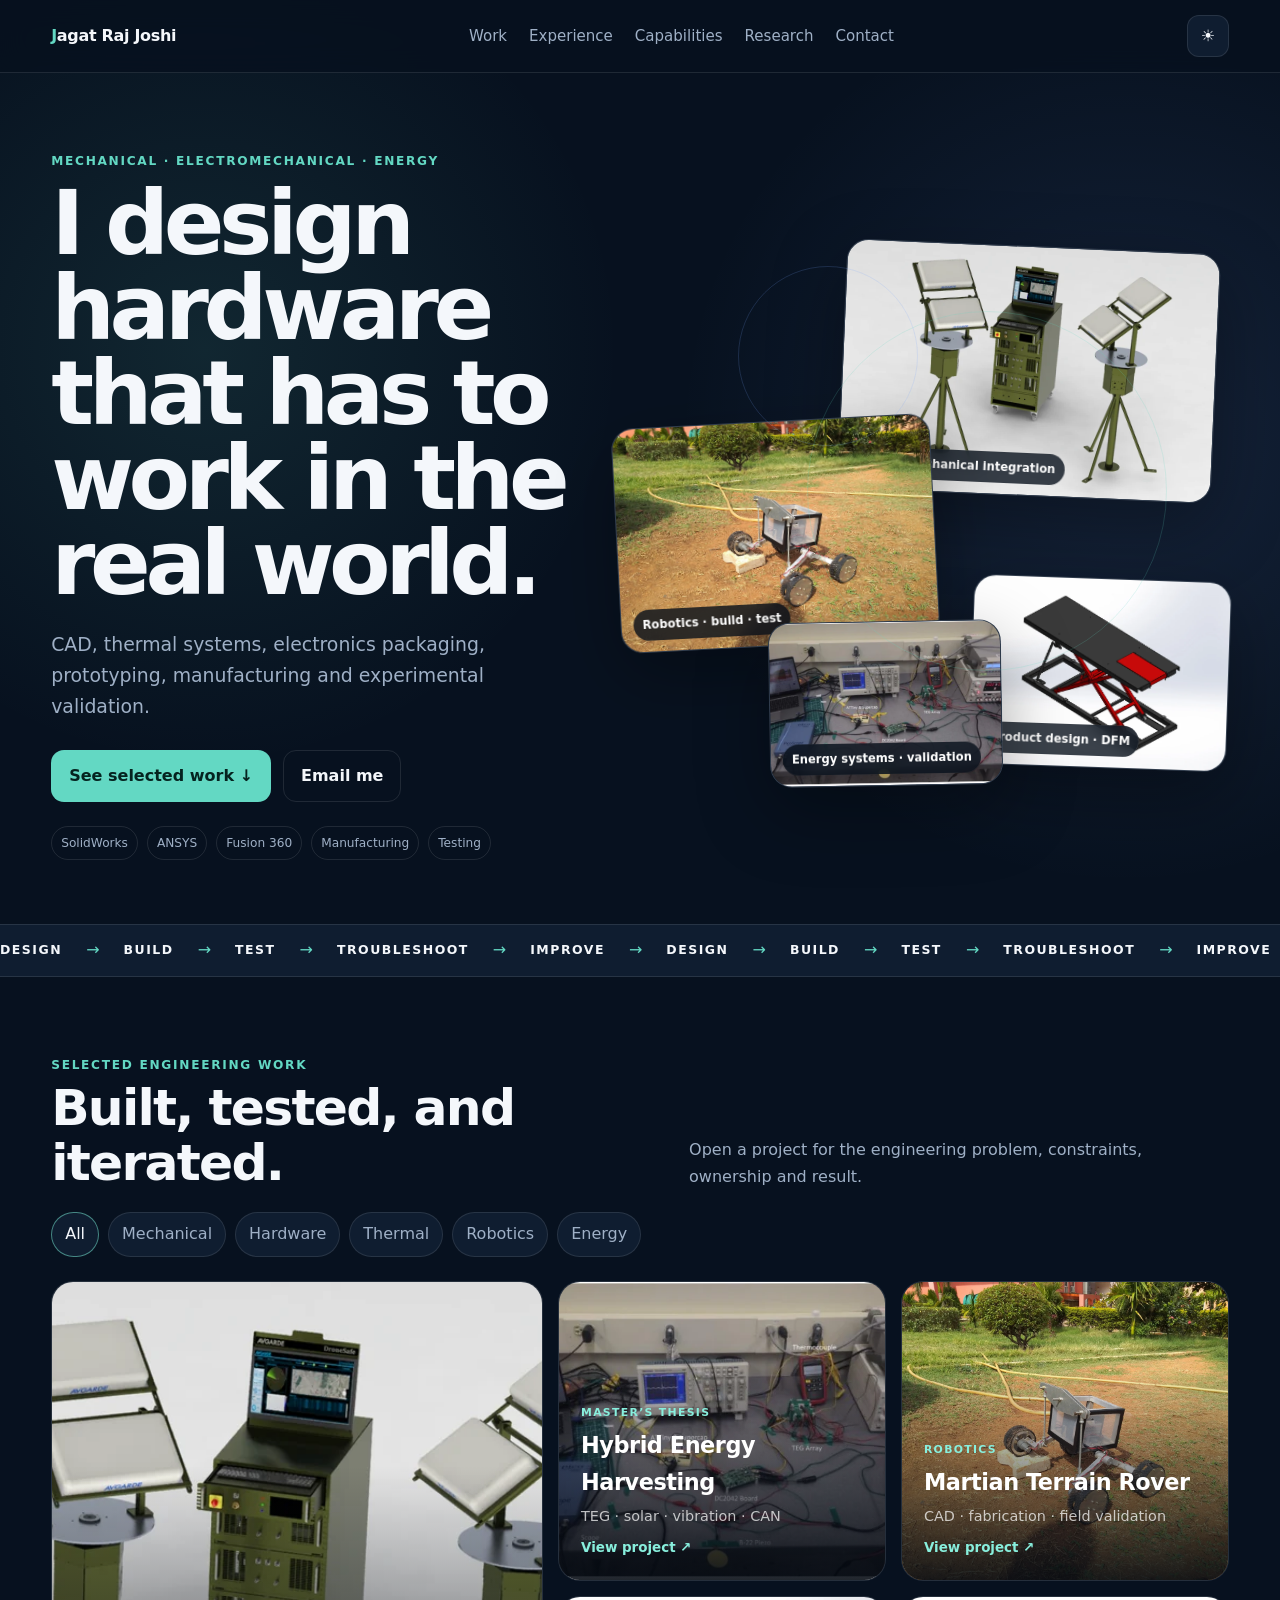
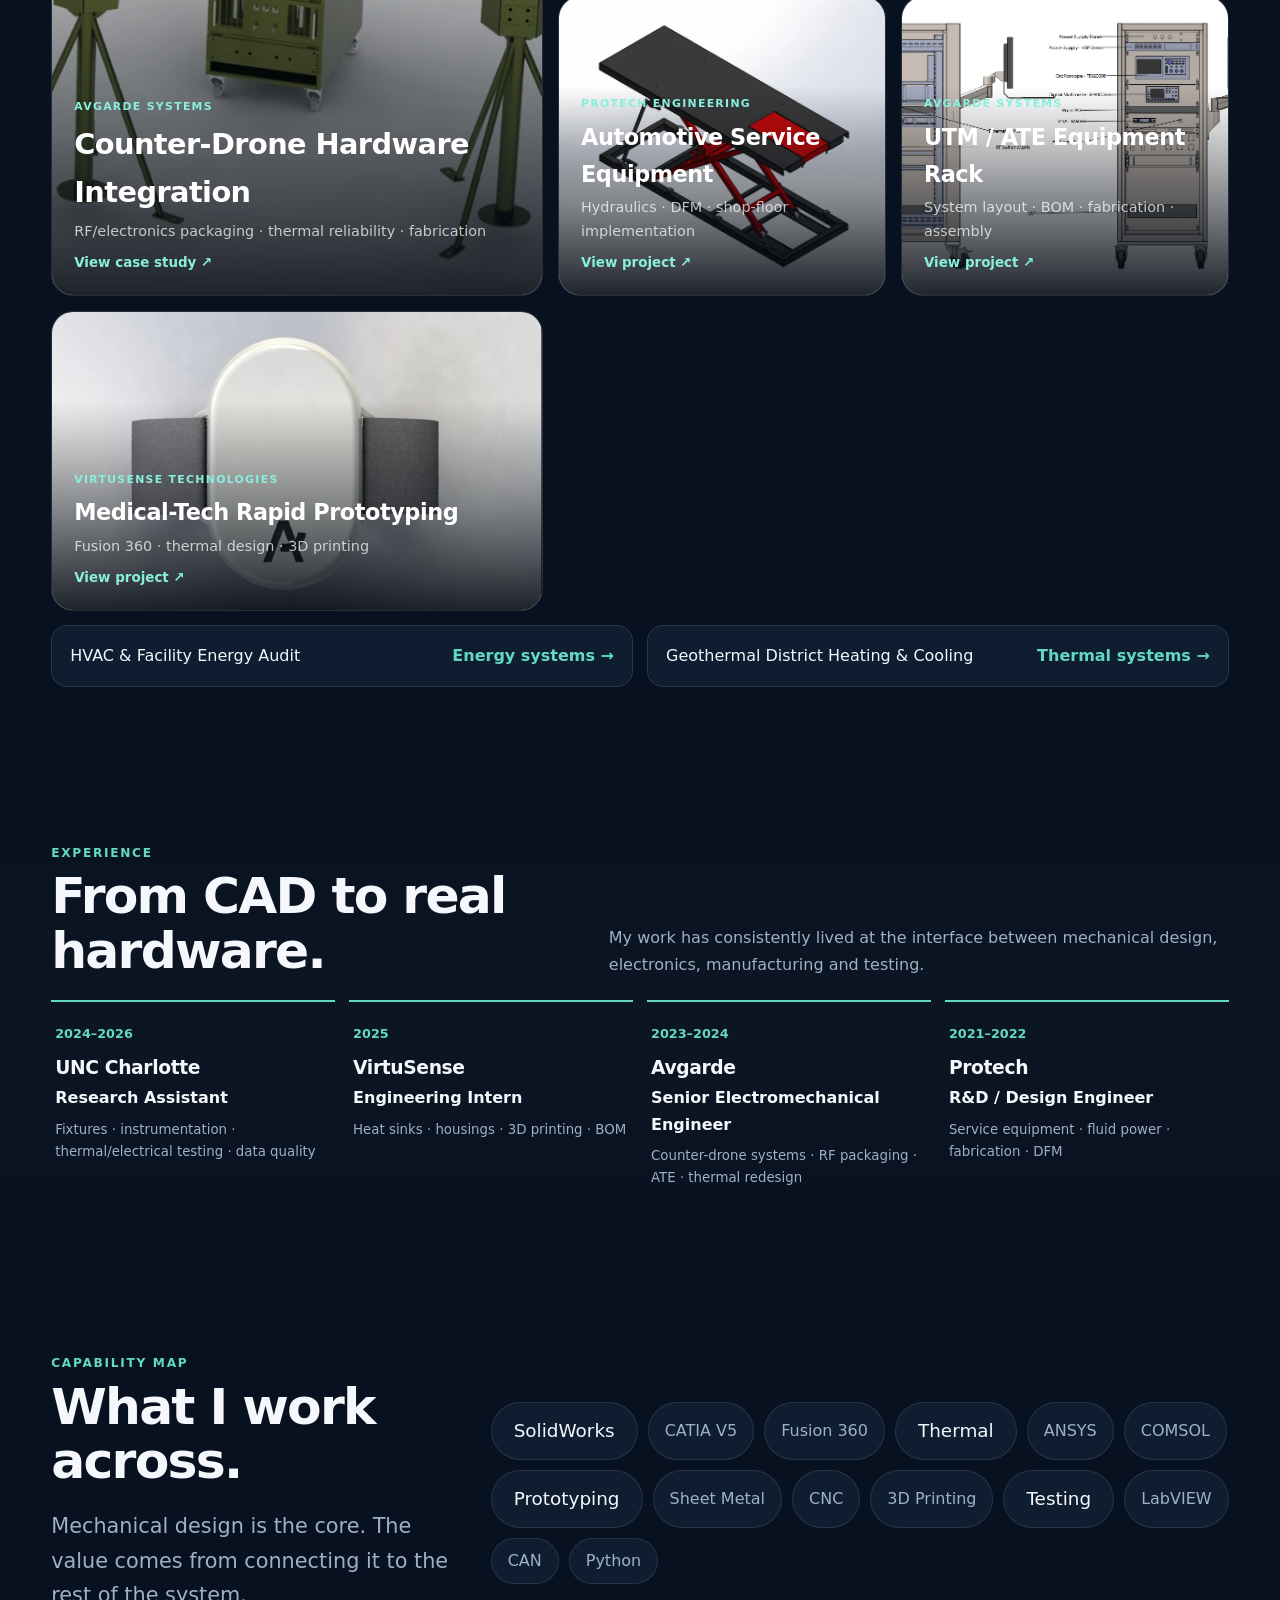
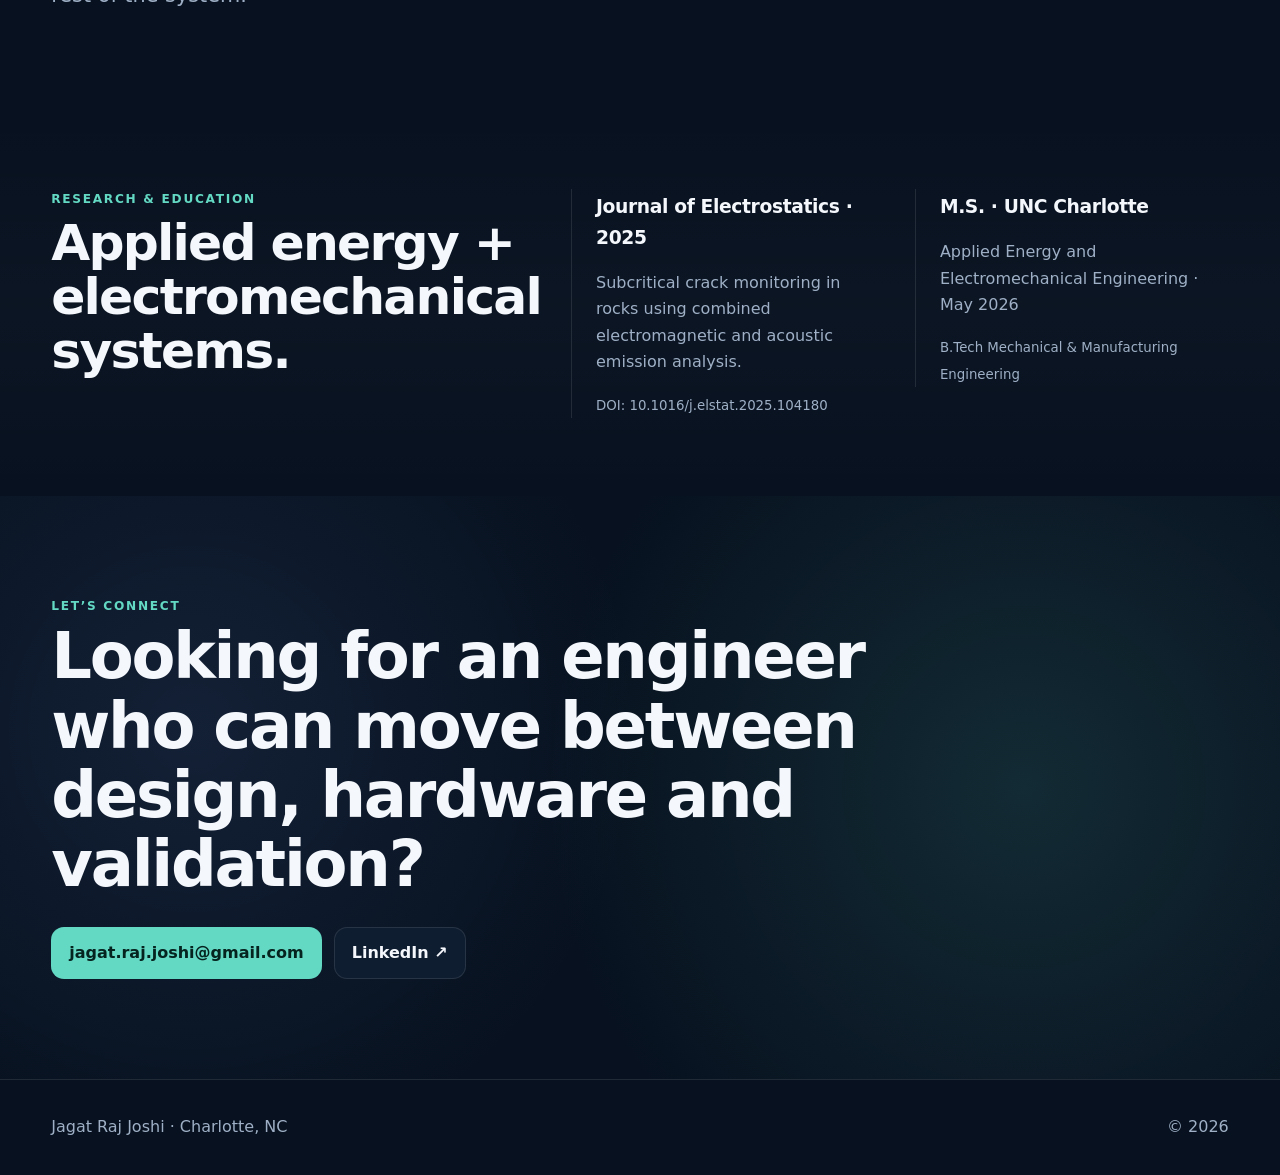
==== commit c3639f8b: "Add files via upload" ====
--- a/index.html
+++ b/index.html
@@ -1,26 +1,26 @@
 <!doctype html>
 <html lang="en">
 <head>
-  <link rel="icon" href="/assets/images/favicon.svg" type="image/svg+xml">
   <meta charset="utf-8">
   <meta name="viewport" content="width=device-width,initial-scale=1">
-  <meta name="description" content="Jagat Raj Joshi — Mechanical, Electromechanical & Energy Systems Engineer. Product design, thermal systems, prototyping, testing, manufacturing, robotics and energy projects.">
+  <meta name="description" content="Jagat Raj Joshi — Mechanical, Electromechanical & Energy Systems Engineer. Product design, robotics hardware, thermal systems, manufacturing, testing and energy engineering.">
   <meta name="theme-color" content="#07111f">
   <title>Jagat Raj Joshi | Engineering Portfolio</title>
+  <link rel="icon" href="/assets/images/favicon.svg" type="image/svg+xml">
   <link rel="stylesheet" href="/assets/css/styles.css">
 </head>
 <body>
-
 <a class="skip-link" href="#main">Skip to content</a>
+
 <nav class="nav">
   <div class="container nav-inner">
     <a class="brand" href="/"><span>J</span>agat Raj Joshi</a>
     <div class="nav-links">
-      <a href="/#projects">Projects</a>
-      <a href="/#experience">Experience</a>
-      <a href="/#skills">Skills</a>
-      <a href="/#research">Research</a>
-      <a href="/#contact">Contact</a>
+      <a href="#projects">Work</a>
+      <a href="#experience">Experience</a>
+      <a href="#skills">Capabilities</a>
+      <a href="#research">Research</a>
+      <a href="#contact">Contact</a>
     </div>
     <div class="nav-actions">
       <button class="icon-btn" data-theme-toggle aria-label="Toggle color theme">☀</button>
@@ -30,50 +30,64 @@
 </nav>
 
 <main id="main">
-<section class="hero">
-  <div class="container hero-grid">
+
+<section class="hero visual-hero">
+  <div class="container hero-grid visual-hero-grid">
     <div class="hero-copy reveal">
-      <div class="eyebrow">Mechanical · Electromechanical · Energy Systems</div>
-      <h1>Hardware beyond the CAD screen.</h1>
-      <p class="lead">
-        I’m Jagat Raj Joshi, a mechanical and electromechanical engineer with an M.S. in Applied Energy and Electromechanical Engineering.
-        I work across design, analysis, fabrication, integration, testing, troubleshooting, and iteration.
+      <div class="eyebrow">Mechanical · Electromechanical · Energy</div>
+      <h1>I design hardware that has to work in the real world.</h1>
+      <p class="hero-short">
+        CAD, thermal systems, electronics packaging, prototyping, manufacturing and experimental validation.
       </p>
       <div class="cta-row">
-        <a class="btn primary" href="#projects">Explore projects</a>
-        <a class="btn ghost" href="mailto:jagat.raj.joshi@gmail.com">Contact me</a>
-        <a class="btn ghost" href="https://www.linkedin.com/in/jagat-joshi" target="_blank" rel="noreferrer">LinkedIn ↗</a>
+        <a class="btn primary" href="#projects">See selected work ↓</a>
+        <a class="btn ghost" href="mailto:jagat.raj.joshi@gmail.com">Email me</a>
       </div>
-      <div class="status"><span class="status-dot"></span> Open to mechanical, electromechanical, thermal, product, test, robotics-hardware and energy roles</div>
-    </div>
-
-    <aside class="hero-card reveal">
-      <div class="eyebrow">Engineering workflow</div>
-      <h2>Design → build → test → troubleshoot → improve.</h2>
-      <p class="lead">My strongest work connects mechanical design with electronics, thermal behavior, manufacturing, assembly and validation.</p>
-      <div class="flow">
-        <div class="flow-step"><strong>01</strong>Design</div>
-        <div class="flow-step"><strong>02</strong>Build</div>
-        <div class="flow-step"><strong>03</strong>Test</div>
-        <div class="flow-step"><strong>04</strong>Debug</div>
-        <div class="flow-step"><strong>05</strong>Improve</div>
+      <div class="mini-proof">
+        <span>SolidWorks</span><span>ANSYS</span><span>Fusion 360</span><span>Manufacturing</span><span>Testing</span>
       </div>
-      <div class="stats">
-        <div class="stat"><strong>7+ yrs</strong><span>CAD / mechanical design exposure</span></div>
-        <div class="stat"><strong>Cross-functional</strong><span>RF · electrical · manufacturing</span></div>
-        <div class="stat"><strong>Hands-on</strong><span>Prototype & fabrication</span></div>
-        <div class="stat"><strong>Thermal + FEA</strong><span>Analysis-led iteration</span></div>
+    </div>
+
+    <div class="hero-collage" data-parallax-root aria-label="Selected engineering work">
+      <a href="/projects/counter-drone-hardware.html" class="float-card fc-1" data-depth="14">
+        <img src="/assets/images/avgarde-system.webp" alt="Counter-drone electromechanical platform rendering">
+        <span>Electromechanical integration</span>
+      </a>
+      <a href="/projects/martian-rover.html" class="float-card fc-2" data-depth="22">
+        <img src="/assets/images/rover-field.webp" alt="Fabricated Martian terrain rover">
+        <span>Robotics · build · test</span>
+      </a>
+      <a href="/projects/protech-products.html" class="float-card fc-3" data-depth="10">
+        <img src="/assets/images/protech-ramp.webp" alt="Automotive service ramp CAD">
+        <span>Product design · DFM</span>
+      </a>
+      <a href="/projects/hybrid-energy.html" class="float-card fc-4" data-depth="18">
+        <img src="/assets/images/thesis-testbench.webp" alt="Hybrid energy harvesting experimental test bench">
+        <span>Energy systems · validation</span>
+      </a>
+      <div class="orbit orbit-a"></div>
+      <div class="orbit orbit-b"></div>
+    </div>
+  </div>
+</section>
+
+<div class="work-marquee" aria-hidden="true">
+  <div class="marquee-track">
+    <span>DESIGN</span><i>→</i><span>BUILD</span><i>→</i><span>TEST</span><i>→</i><span>TROUBLESHOOT</span><i>→</i><span>IMPROVE</span><i>→</i>
+    <span>DESIGN</span><i>→</i><span>BUILD</span><i>→</i><span>TEST</span><i>→</i><span>TROUBLESHOOT</span><i>→</i><span>IMPROVE</span><i>→</i>
+  </div>
+</div>
+
+<section class="section visual-projects" id="projects">
+  <div class="container">
+    <div class="section-head compact-head">
+      <div>
+        <div class="eyebrow">Selected engineering work</div>
+        <h2>Built, tested, and iterated.</h2>
       </div>
-    </aside>
-  </div>
-</section>
-
-<section class="section soft" id="projects">
-  <div class="container">
-    <div class="section-head">
-      <div><div class="eyebrow">Selected work</div><h2>Engineering case studies</h2></div>
-      <p>Filter by discipline, then open any project for the engineering problem, constraints, ownership, validation, and result.</p>
-    </div>
+      <p>Open a project for the engineering problem, constraints, ownership and result.</p>
+    </div>
+
     <div class="filter-row">
       <button class="filter active" data-filter="all">All</button>
       <button class="filter" data-filter="mechanical">Mechanical</button>
@@ -81,162 +95,143 @@
       <button class="filter" data-filter="thermal">Thermal</button>
       <button class="filter" data-filter="robotics">Robotics</button>
       <button class="filter" data-filter="energy">Energy</button>
-      <button class="filter" data-filter="test">Testing</button>
-    </div>
-    <div class="grid project-grid">
-      
-    <a class="project-card reveal" data-category="energy test" href="/projects/hybrid-energy.html">
-      <div class="project-visual">⚡</div>
-      <div class="num">01 · Master’s Thesis</div>
-      <h3>Hybrid Energy Harvesting Backup Power</h3>
-      <p>Battery-less, event-driven backup architecture harvesting thermal, vibration, and solar energy for reliable CAN communication.</p>
-      <div class="tag-row"><span class="tag">Energy Harvesting</span><span class="tag">CAN</span><span class="tag">Lab Testing</span></div>
-      <div class="more">Explore case study →</div>
-    </a>
-    <a class="project-card reveal" data-category="mechanical thermal hardware" href="/projects/counter-drone-hardware.html">
-      <div class="project-visual">◉</div>
-      <div class="num">02 · Avgarde Systems</div>
-      <h3>Counter-Drone Hardware Integration & Thermal Reliability</h3>
-      <p>Mechanical packaging, RF/electronics integration, thermal redesign, fabrication support, and prototype troubleshooting.</p>
-      <div class="tag-row"><span class="tag">SolidWorks</span><span class="tag">Thermal</span><span class="tag">RF Packaging</span></div>
-      <div class="more">Explore case study →</div>
-    </a>
-    <a class="project-card reveal" data-category="mechanical hardware test" href="/projects/utm-rack.html">
-      <div class="project-visual">▦</div>
-      <div class="num">03 · Avgarde Systems</div>
-      <h3>UTM / Automatic Test Equipment Rack</h3>
-      <p>System layout, detailed design, BOM-driven assembly, fabrication leadership, equipment integration, and fit-up resolution.</p>
-      <div class="tag-row"><span class="tag">Equipment Rack</span><span class="tag">BOM</span><span class="tag">Fabrication</span></div>
-      <div class="more">Explore case study →</div>
-    </a>
-    <a class="project-card reveal" data-category="mechanical robotics" href="/projects/martian-rover.html">
-      <div class="project-visual">⌁</div>
-      <div class="num">04 · Undergraduate Robotics Project</div>
-      <h3>Martian Terrain Rover — Design, Build & Validation</h3>
-      <p>Mechanical design, analysis, fabrication, assembly, integration, and rough-terrain validation of a working tele-operated rover.</p>
-      <div class="tag-row"><span class="tag">Robotics</span><span class="tag">ANSYS</span><span class="tag">Fabrication</span></div>
-      <div class="more">Explore case study →</div>
-    </a>
-    <a class="project-card reveal" data-category="mechanical manufacturing" href="/projects/protech-products.html">
-      <div class="project-visual">⚙</div>
-      <div class="num">05 · Protech Engineering</div>
-      <h3>Automotive Service Equipment</h3>
-      <p>Hydraulic and linear-actuator service equipment designed around real shop capabilities, fabrication, assembly, sourcing, and technician feedback.</p>
-      <div class="tag-row"><span class="tag">SolidWorks</span><span class="tag">Hydraulics</span><span class="tag">Sheet Metal</span></div>
-      <div class="more">Explore case study →</div>
-    </a>
-    <a class="project-card reveal" data-category="mechanical thermal hardware" href="/projects/virtusense-device.html">
-      <div class="project-visual">✚</div>
-      <div class="num">06 · VirtuSense Technologies</div>
-      <h3>Medical-Technology Rapid Prototyping & Thermal Design</h3>
-      <p>Fusion 360 enclosure and heat-sink design, 3D-printed prototypes, fit/function checks, and BOM development for electronic hardware.</p>
-      <div class="tag-row"><span class="tag">Fusion 360</span><span class="tag">Heat Sink</span><span class="tag">3D Printing</span></div>
-      <div class="more">Explore case study →</div>
-    </a>
-    <a class="project-card reveal" data-category="energy thermal" href="/projects/hvac-audit.html">
-      <div class="project-visual">⌂</div>
-      <div class="num">07 · Graduate Project</div>
-      <h3>Commercial HVAC & Facility Energy Audit</h3>
-      <p>Level-2-style audit of HVAC, ventilation, lighting, schedules, utility use, and controls-based conservation opportunities.</p>
-      <div class="tag-row"><span class="tag">HVAC</span><span class="tag">Energy Audit</span><span class="tag">Controls</span></div>
-      <div class="more">Explore case study →</div>
-    </a>
-    <a class="project-card reveal" data-category="energy thermal" href="/projects/geothermal-district.html">
-      <div class="project-visual">◌</div>
-      <div class="num">08 · Graduate Project</div>
-      <h3>Geothermal District Heating & Cooling Concept</h3>
-      <p>District heating/cooling concept for a school retrofit using river-source heat exchange, water-source heat pumps, DOAS, and hydronic distribution.</p>
-      <div class="tag-row"><span class="tag">Geothermal</span><span class="tag">Heat Pumps</span><span class="tag">Hydronics</span></div>
-      <div class="more">Explore case study →</div>
-    </a>
-    </div>
-  </div>
-</section>
-
-<section class="section" id="experience">
-  <div class="container two-col">
+    </div>
+
+    <div class="visual-work-grid">
+      <a class="image-project feature-project reveal" data-category="mechanical hardware thermal" href="/projects/counter-drone-hardware.html">
+        <img src="/assets/images/avgarde-system.webp" alt="Counter-drone electromechanical platform">
+        <div class="image-project-overlay">
+          <span class="project-kicker">Avgarde Systems</span>
+          <h3>Counter-Drone Hardware Integration</h3>
+          <p>RF/electronics packaging · thermal reliability · fabrication</p>
+          <b>View case study ↗</b>
+        </div>
+      </a>
+
+      <a class="image-project reveal" data-category="energy test" href="/projects/hybrid-energy.html">
+        <img src="/assets/images/thesis-testbench.webp" alt="Hybrid energy harvesting test setup">
+        <div class="image-project-overlay">
+          <span class="project-kicker">Master’s Thesis</span>
+          <h3>Hybrid Energy Harvesting</h3>
+          <p>TEG · solar · vibration · CAN</p>
+          <b>View project ↗</b>
+        </div>
+      </a>
+
+      <a class="image-project reveal" data-category="mechanical robotics" href="/projects/martian-rover.html">
+        <img src="/assets/images/rover-field.webp" alt="Fabricated terrain rover during field testing">
+        <div class="image-project-overlay">
+          <span class="project-kicker">Robotics</span>
+          <h3>Martian Terrain Rover</h3>
+          <p>CAD · fabrication · field validation</p>
+          <b>View project ↗</b>
+        </div>
+      </a>
+
+      <a class="image-project reveal" data-category="mechanical manufacturing" href="/projects/protech-products.html">
+        <img src="/assets/images/protech-ramp.webp" alt="Automotive service equipment CAD">
+        <div class="image-project-overlay">
+          <span class="project-kicker">Protech Engineering</span>
+          <h3>Automotive Service Equipment</h3>
+          <p>Hydraulics · DFM · shop-floor implementation</p>
+          <b>View project ↗</b>
+        </div>
+      </a>
+
+      <a class="image-project reveal" data-category="mechanical hardware test" href="/projects/utm-rack.html">
+        <img src="/assets/images/utm-rack.webp" alt="Automatic test equipment rack design">
+        <div class="image-project-overlay">
+          <span class="project-kicker">Avgarde Systems</span>
+          <h3>UTM / ATE Equipment Rack</h3>
+          <p>System layout · BOM · fabrication · assembly</p>
+          <b>View project ↗</b>
+        </div>
+      </a>
+
+      <a class="image-project reveal" data-category="mechanical hardware thermal" href="/projects/virtusense-device.html">
+        <img src="/assets/images/virtusense-device-1.webp" alt="Medical technology product concept">
+        <div class="image-project-overlay">
+          <span class="project-kicker">VirtuSense Technologies</span>
+          <h3>Medical-Tech Rapid Prototyping</h3>
+          <p>Fusion 360 · thermal design · 3D printing</p>
+          <b>View project ↗</b>
+        </div>
+      </a>
+    </div>
+
+    <div class="secondary-links reveal">
+      <a href="/projects/hvac-audit.html"><span>HVAC & Facility Energy Audit</span><b>Energy systems →</b></a>
+      <a href="/projects/geothermal-district.html"><span>Geothermal District Heating & Cooling</span><b>Thermal systems →</b></a>
+    </div>
+  </div>
+</section>
+
+<section class="section soft" id="experience">
+  <div class="container">
+    <div class="section-head compact-head">
+      <div><div class="eyebrow">Experience</div><h2>From CAD to real hardware.</h2></div>
+      <p>My work has consistently lived at the interface between mechanical design, electronics, manufacturing and testing.</p>
+    </div>
+    <div class="experience-strip">
+      <article class="exp-card reveal"><span>2024–2026</span><h3>UNC Charlotte</h3><p>Research Assistant</p><small>Fixtures · instrumentation · thermal/electrical testing · data quality</small></article>
+      <article class="exp-card reveal"><span>2025</span><h3>VirtuSense</h3><p>Engineering Intern</p><small>Heat sinks · housings · 3D printing · BOM</small></article>
+      <article class="exp-card reveal"><span>2023–2024</span><h3>Avgarde</h3><p>Senior Electromechanical Engineer</p><small>Counter-drone systems · RF packaging · ATE · thermal redesign</small></article>
+      <article class="exp-card reveal"><span>2021–2022</span><h3>Protech</h3><p>R&D / Design Engineer</p><small>Service equipment · fluid power · fabrication · DFM</small></article>
+    </div>
+  </div>
+</section>
+
+<section class="section" id="skills">
+  <div class="container skill-visual-grid">
     <div class="reveal">
-      <div class="eyebrow">Experience</div>
-      <h2>Product, research, manufacturing & test.</h2>
-      <p class="lead">My path has deliberately crossed multiple hardware domains, but the workflow has stayed consistent: understand the system, design the hardware, build it, test it, and improve it.</p>
-      <div class="quote">“A mechanical engineer who is comfortable owning hardware beyond the CAD screen.”</div>
-    </div>
-    <div class="card reveal">
-      <div class="timeline">
-        <div class="timeline-item"><div class="meta">2024–2026 · UNC Charlotte</div><h3>Research Assistant</h3><p>Experimental fixtures, sensors, wiring, instrumentation, thermal/electric-field loading, data quality, repeatability, troubleshooting, plots, and technical documentation.</p></div>
-        <div class="timeline-item"><div class="meta">2025 · VirtuSense Technologies</div><h3>Engineering Intern</h3><p>Fusion 360 enclosure and heat-sink design, 3D-printed fit checks, BOM support, and medical-technology product integration.</p></div>
-        <div class="timeline-item"><div class="meta">2023–2024 · Avgarde Systems</div><h3>Senior Electromechanical Engineer</h3><p>Counter-drone mechanical integration, RF/electronics packaging, thermal redesign, UTM/ATE rack ownership, fabrication, assembly, and troubleshooting.</p></div>
-        <div class="timeline-item"><div class="meta">2021–2022 · Protech Engineering</div><h3>R&D / Design Engineer</h3><p>Hydraulic and automotive service equipment, SolidWorks, sheet metal, CNC, welding, powder coating, assembly, fit-up, and DFM-driven revisions.</p></div>
-      </div>
-    </div>
-  </div>
-</section>
-
-<section class="section soft" id="skills">
-  <div class="container">
-    <div class="section-head">
-      <div><div class="eyebrow">Capability map</div><h2>Tools grounded in real hardware work.</h2></div>
-      <p>Software is useful only when it supports a better engineering decision, a cleaner build, or a more reliable test.</p>
-    </div>
-    <div class="grid skill-grid">
-      <div class="card reveal">
-        <h3>Mechanical CAD & product design</h3>
-        <div class="skill-line"><span>SolidWorks</span><span>Parts · assemblies · drawings · packaging</span></div>
-        <div class="skill-line"><span>CATIA V5</span><span>Mechanical / product concepts</span></div>
-        <div class="skill-line"><span>Fusion 360</span><span>Compact enclosure / medical-device hardware</span></div>
-        <div class="skill-line"><span>AutoCAD / Revit</span><span>Drawing & building-system exposure</span></div>
-      </div>
-      <div class="card reveal">
-        <h3>Analysis & validation</h3>
-        <div class="skill-line"><span>ANSYS</span><span>Structural / thermal analysis</span></div>
-        <div class="skill-line"><span>COMSOL</span><span>Multiphysics exposure</span></div>
-        <div class="skill-line"><span>MATLAB / Simulink</span><span>Energy & system calculations</span></div>
-        <div class="skill-line"><span>LabVIEW</span><span>Data acquisition & experimentation</span></div>
-      </div>
-      <div class="card reveal">
-        <h3>Manufacturing & prototyping</h3>
-        <div class="skill-line"><span>Sheet metal</span><span>Punching · bending · fabrication</span></div>
-        <div class="skill-line"><span>CNC / machining</span><span>Production-oriented design</span></div>
-        <div class="skill-line"><span>Welding / assembly</span><span>Hands-on integration</span></div>
-        <div class="skill-line"><span>3D printing</span><span>Fit/function verification</span></div>
-      </div>
-      <div class="card reveal">
-        <h3>Electromechanical & controls</h3>
-        <div class="skill-line"><span>CAN / Modbus</span><span>Communication & integration</span></div>
-        <div class="skill-line"><span>PLC / HMI</span><span>Automation laboratory exposure</span></div>
-        <div class="skill-line"><span>Python / C++</span><span>Engineering scripting / programming</span></div>
-        <div class="skill-line"><span>Sensors & instrumentation</span><span>Testing & troubleshooting</span></div>
-      </div>
-    </div>
-  </div>
-</section>
-
-<section class="section" id="research">
-  <div class="container two-col">
-    <div class="card reveal">
-      <div class="eyebrow">Publication</div>
-      <h3>Subcritical crack monitoring in rocks using combined electromagnetic and acoustic emission analysis</h3>
-      <p>Journal of Electrostatics, 2025.</p>
-      <p class="meta">DOI: 10.1016/j.elstat.2025.104180</p>
-    </div>
-    <div class="card reveal">
-      <div class="eyebrow">Education</div>
-      <h3>M.S. Applied Energy and Electromechanical Engineering</h3>
-      <p>University of North Carolina at Charlotte · Completed May 2026</p>
-      <h3 style="margin-top:22px">B.Tech Mechanical & Manufacturing Engineering</h3>
-      <p>Ramaiah University of Applied Sciences</p>
-    </div>
-  </div>
-</section>
-
-<section class="section soft" id="contact">
+      <div class="eyebrow">Capability map</div>
+      <h2>What I work across.</h2>
+      <p class="lead">Mechanical design is the core. The value comes from connecting it to the rest of the system.</p>
+    </div>
+    <div class="capability-cloud reveal">
+      <span class="cap cap-lg">SolidWorks</span>
+      <span class="cap">CATIA V5</span>
+      <span class="cap">Fusion 360</span>
+      <span class="cap cap-lg">Thermal</span>
+      <span class="cap">ANSYS</span>
+      <span class="cap">COMSOL</span>
+      <span class="cap cap-lg">Prototyping</span>
+      <span class="cap">Sheet Metal</span>
+      <span class="cap">CNC</span>
+      <span class="cap">3D Printing</span>
+      <span class="cap cap-lg">Testing</span>
+      <span class="cap">LabVIEW</span>
+      <span class="cap">CAN</span>
+      <span class="cap">Python</span>
+    </div>
+  </div>
+</section>
+
+<section class="section soft" id="research">
+  <div class="container research-band reveal">
+    <div>
+      <div class="eyebrow">Research & education</div>
+      <h2>Applied energy + electromechanical systems.</h2>
+    </div>
+    <div class="research-copy">
+      <h3>Journal of Electrostatics · 2025</h3>
+      <p>Subcritical crack monitoring in rocks using combined electromagnetic and acoustic emission analysis.</p>
+      <small>DOI: 10.1016/j.elstat.2025.104180</small>
+    </div>
+    <div class="research-copy">
+      <h3>M.S. · UNC Charlotte</h3>
+      <p>Applied Energy and Electromechanical Engineering · May 2026</p>
+      <small>B.Tech Mechanical & Manufacturing Engineering</small>
+    </div>
+  </div>
+</section>
+
+<section class="section contact-visual" id="contact">
   <div class="container reveal">
-    <div class="eyebrow">Contact</div>
-    <h2>Interested in building useful hardware?</h2>
-    <p class="lead">I’m interested in mechanical design, electromechanical systems, product development, robotics hardware, thermal systems, testing/validation, manufacturing, and energy technology.</p>
+    <div class="eyebrow">Let’s connect</div>
+    <h2>Looking for an engineer who can move between design, hardware and validation?</h2>
     <div class="cta-row">
-      <a class="btn primary" href="mailto:jagat.raj.joshi@gmail.com">Email me</a>
-      <a class="btn" href="tel:+17047437561">+1 704-743-7561</a>
+      <a class="btn primary" href="mailto:jagat.raj.joshi@gmail.com">jagat.raj.joshi@gmail.com</a>
       <a class="btn" href="https://www.linkedin.com/in/jagat-joshi" target="_blank" rel="noreferrer">LinkedIn ↗</a>
     </div>
   </div>
@@ -245,11 +240,11 @@
 
 <footer class="footer">
   <div class="container footer-row">
-    <div>Jagat Raj Joshi · Mechanical & Electromechanical Engineer</div>
-    <div>© <span id="year"></span> · Charlotte, NC</div>
+    <div>Jagat Raj Joshi · Charlotte, NC</div>
+    <div>© <span id="year"></span></div>
   </div>
 </footer>
+
 <script src="/assets/js/main.js"></script>
-
 </body>
-</html>
+</html>
--- a/assets/css/styles.css
+++ b/assets/css/styles.css
@@ -231,3 +231,121 @@
   .stats,.metric-grid,.process,.flow{grid-template-columns:1fr}
   h1{font-size:3rem}
 }
+
+
+/* ===== Visual-first home page ===== */
+.visual-hero{min-height:86vh;padding:78px 0 64px;overflow:hidden}
+.visual-hero-grid{grid-template-columns:.92fr 1.08fr;gap:42px}
+.visual-hero h1{font-size:clamp(3.5rem,7vw,6.5rem);max-width:820px}
+.hero-short{font-size:1.18rem;color:var(--muted);max-width:620px;margin:0}
+.mini-proof{display:flex;gap:9px;flex-wrap:wrap;margin-top:24px}
+.mini-proof span{font-size:.76rem;padding:6px 9px;border:1px solid var(--line);border-radius:999px;color:var(--muted)}
+
+.hero-collage{position:relative;min-height:560px;perspective:1000px}
+.float-card{
+  position:absolute;display:block;overflow:hidden;border-radius:22px;border:1px solid rgba(255,255,255,.14);
+  background:var(--panel);box-shadow:0 24px 70px rgba(0,0,0,.34);transition:transform .18s ease,box-shadow .25s;
+  animation:floaty 6s ease-in-out infinite
+}
+.float-card:hover{box-shadow:0 28px 80px rgba(0,0,0,.45);z-index:8}
+.float-card img{width:100%;height:100%;object-fit:cover}
+.float-card span{
+  position:absolute;left:12px;bottom:11px;padding:6px 9px;border-radius:999px;
+  background:rgba(5,14,25,.78);backdrop-filter:blur(8px);color:white;font-size:.72rem;font-weight:800
+}
+.fc-1{width:61%;height:250px;right:2%;top:20px;transform:rotate(2.5deg)}
+.fc-2{width:52%;height:225px;left:0;top:195px;transform:rotate(-3deg);animation-delay:-1.6s}
+.fc-3{width:42%;height:190px;right:0;bottom:18px;transform:rotate(2deg);animation-delay:-3.1s}
+.fc-4{width:38%;height:165px;left:25%;bottom:0;transform:rotate(-1deg);animation-delay:-4.2s}
+@keyframes floaty{0%,100%{margin-top:0}50%{margin-top:-9px}}
+.orbit{position:absolute;border:1px solid rgba(99,216,195,.18);border-radius:50%;pointer-events:none}
+.orbit-a{width:360px;height:360px;right:10%;top:85px;animation:spin 22s linear infinite}
+.orbit-b{width:180px;height:180px;left:20%;top:40px;border-color:rgba(124,167,255,.18);animation:spin 15s linear infinite reverse}
+@keyframes spin{to{transform:rotate(360deg)}}
+
+.work-marquee{overflow:hidden;border-top:1px solid var(--line);border-bottom:1px solid var(--line);background:var(--panel)}
+.marquee-track{display:flex;align-items:center;gap:24px;width:max-content;padding:12px 0;animation:marquee 25s linear infinite}
+.marquee-track span{font-weight:900;letter-spacing:.12em;font-size:.78rem}
+.marquee-track i{font-style:normal;color:var(--accent)}
+@keyframes marquee{to{transform:translateX(-50%)}}
+
+.compact-head{margin-bottom:22px}
+.compact-head h2{margin-bottom:0}
+.visual-work-grid{display:grid;grid-template-columns:1.2fr .8fr .8fr;grid-auto-rows:300px;gap:15px}
+.image-project{
+  position:relative;overflow:hidden;border-radius:22px;border:1px solid var(--line);
+  background:#0c1726;min-height:0
+}
+.feature-project{grid-row:span 2}
+.image-project img{width:100%;height:100%;object-fit:cover;transition:transform .55s ease,filter .4s ease}
+.image-project:after{
+  content:"";position:absolute;inset:0;background:linear-gradient(180deg,transparent 30%,rgba(2,8,16,.88) 100%);
+  transition:background .3s
+}
+.image-project:hover img{transform:scale(1.055)}
+.image-project:hover:after{background:linear-gradient(180deg,rgba(5,13,24,.05),rgba(2,8,16,.94))}
+.image-project-overlay{position:absolute;z-index:2;left:22px;right:22px;bottom:20px;color:white}
+.image-project-overlay h3{font-size:1.4rem;margin:.2rem 0}
+.feature-project .image-project-overlay h3{font-size:1.8rem}
+.image-project-overlay p{margin:0;color:rgba(255,255,255,.72);font-size:.9rem}
+.image-project-overlay b{display:block;margin-top:9px;color:#88efdd;font-size:.84rem}
+.project-kicker{text-transform:uppercase;letter-spacing:.12em;font-size:.68rem;color:#88efdd;font-weight:900}
+.secondary-links{display:grid;grid-template-columns:1fr 1fr;gap:14px;margin-top:14px}
+.secondary-links a{
+  display:flex;justify-content:space-between;gap:18px;border:1px solid var(--line);border-radius:16px;
+  padding:17px 18px;background:var(--panel)
+}
+.secondary-links b{color:var(--accent)}
+
+.experience-strip{display:grid;grid-template-columns:repeat(4,1fr);gap:14px}
+.exp-card{border-top:2px solid var(--accent);padding:18px 4px 8px}
+.exp-card span{color:var(--accent);font-weight:900;font-size:.8rem}
+.exp-card h3{margin:.4rem 0 .1rem}
+.exp-card p{margin:0;font-weight:800}
+.exp-card small{display:block;color:var(--muted);margin-top:7px}
+
+.skill-visual-grid{display:grid;grid-template-columns:.7fr 1.3fr;gap:42px;align-items:center}
+.capability-cloud{display:flex;gap:10px;flex-wrap:wrap;align-content:center}
+.cap{
+  display:inline-flex;align-items:center;min-height:46px;padding:0 16px;border-radius:999px;
+  background:var(--panel);border:1px solid var(--line);color:var(--muted);transition:.2s
+}
+.cap:hover{transform:translateY(-3px);color:var(--text);border-color:rgba(99,216,195,.4)}
+.cap-lg{font-size:1.15rem;color:var(--text);padding:0 22px;min-height:58px}
+
+.research-band{display:grid;grid-template-columns:1.1fr 1fr 1fr;gap:30px;align-items:start}
+.research-copy{border-left:1px solid var(--line);padding-left:24px}
+.research-copy p,.research-copy small{color:var(--muted)}
+.contact-visual{padding:100px 0;background:
+  radial-gradient(circle at 80% 50%,rgba(99,216,195,.13),transparent 30rem),
+  radial-gradient(circle at 15% 40%,rgba(124,167,255,.10),transparent 28rem)}
+.contact-visual h2{max-width:950px;font-size:clamp(2.5rem,5vw,4.3rem)}
+
+.project-gallery{display:grid;grid-template-columns:repeat(2,1fr);gap:12px;margin:18px 0}
+.project-gallery img{width:100%;height:270px;object-fit:cover;border-radius:16px;border:1px solid var(--line);background:#fff}
+.project-gallery .wide{grid-column:1/-1;height:380px}
+.project-gallery.three{grid-template-columns:repeat(3,1fr)}
+.project-gallery.three img{height:220px}
+.figure-caption{font-size:.82rem;color:var(--muted);margin-top:-4px}
+
+@media(prefers-reduced-motion:reduce){
+  *,*::before,*::after{scroll-behavior:auto!important;animation:none!important;transition:none!important}
+}
+@media(max-width:980px){
+  .visual-hero-grid,.skill-visual-grid,.research-band{grid-template-columns:1fr}
+  .hero-collage{min-height:500px;max-width:760px}
+  .visual-work-grid{grid-template-columns:1fr 1fr}
+  .feature-project{grid-row:span 1;grid-column:1/-1}
+  .experience-strip{grid-template-columns:1fr 1fr}
+}
+@media(max-width:650px){
+  .visual-hero{padding-top:55px}
+  .hero-collage{min-height:430px}
+  .fc-1{width:70%;height:180px}.fc-2{width:58%;height:170px;top:155px}.fc-3{width:46%;height:140px}.fc-4{width:42%;height:125px}
+  .visual-work-grid{display:block}
+  .image-project{display:block;height:300px;margin-bottom:14px}
+  .feature-project{height:360px}
+  .experience-strip,.secondary-links{grid-template-columns:1fr}
+  .project-gallery,.project-gallery.three{grid-template-columns:1fr}
+  .project-gallery .wide{grid-column:auto;height:280px}
+}
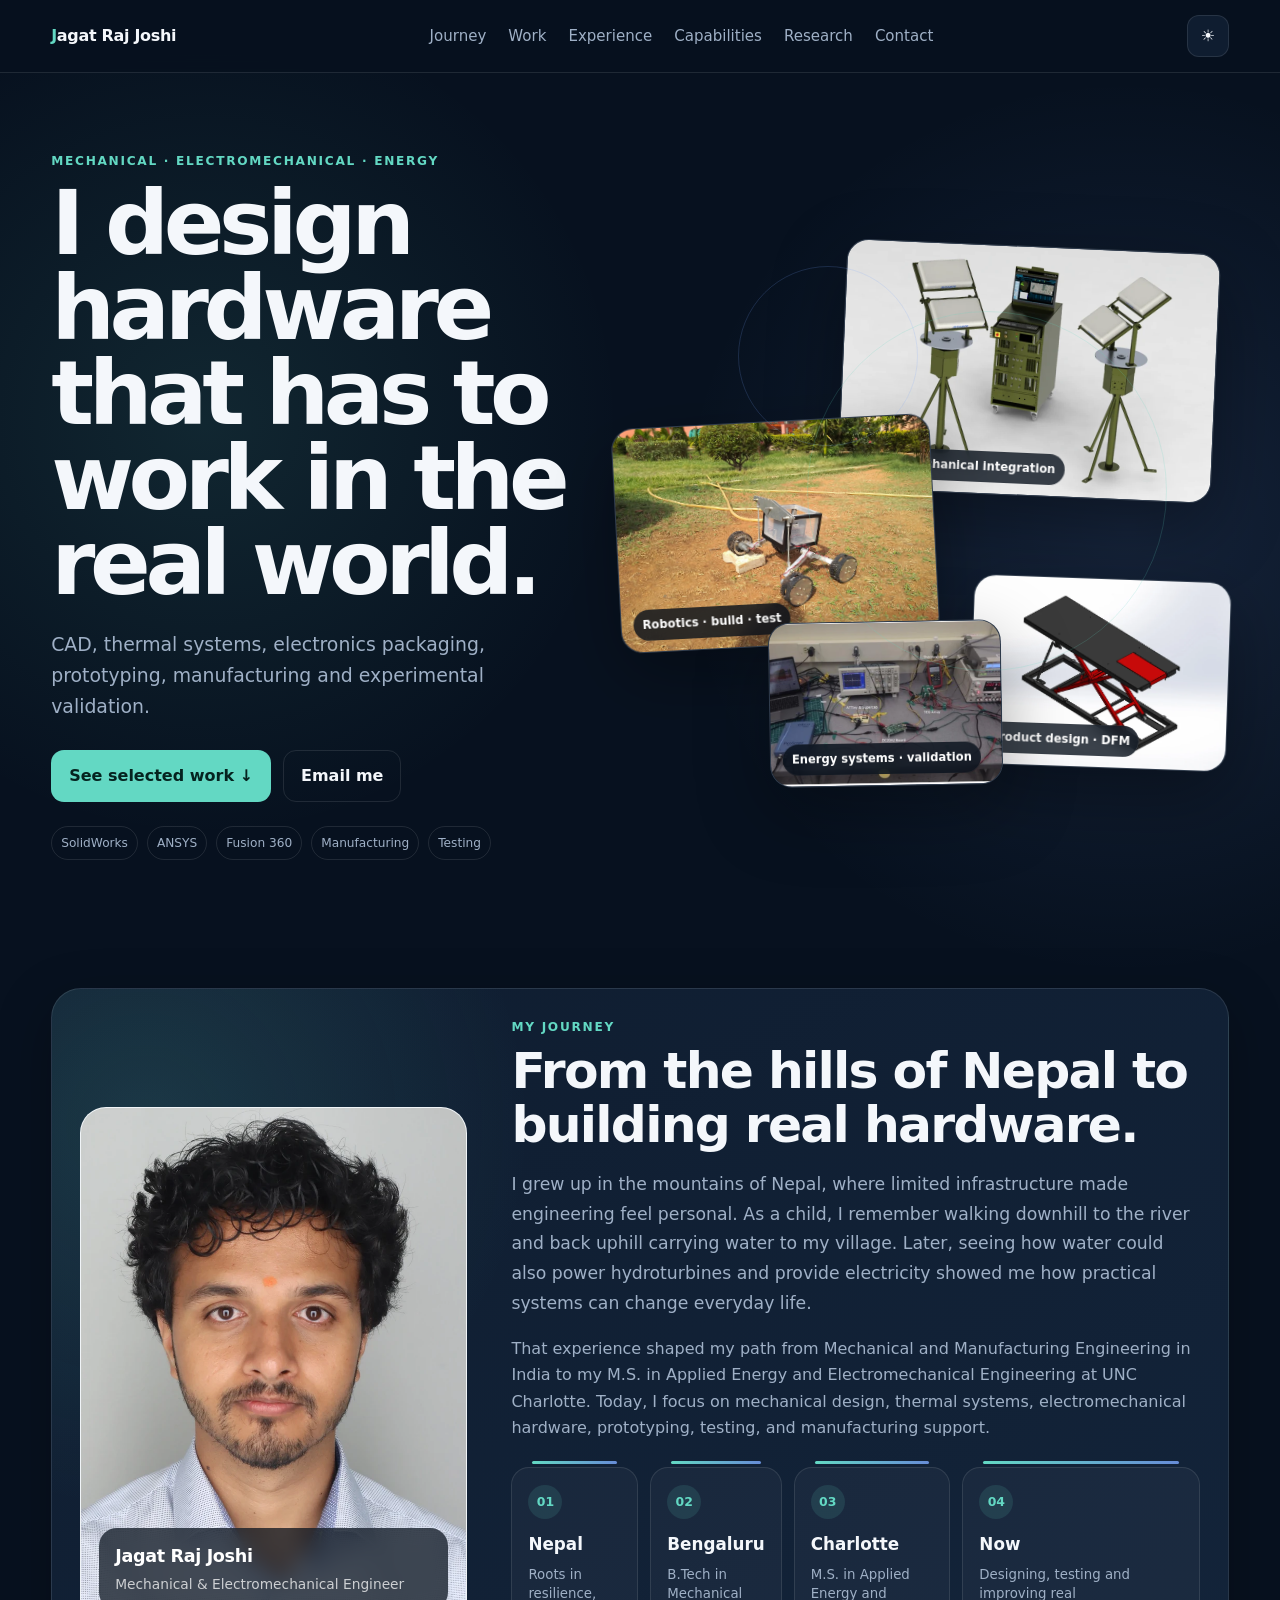
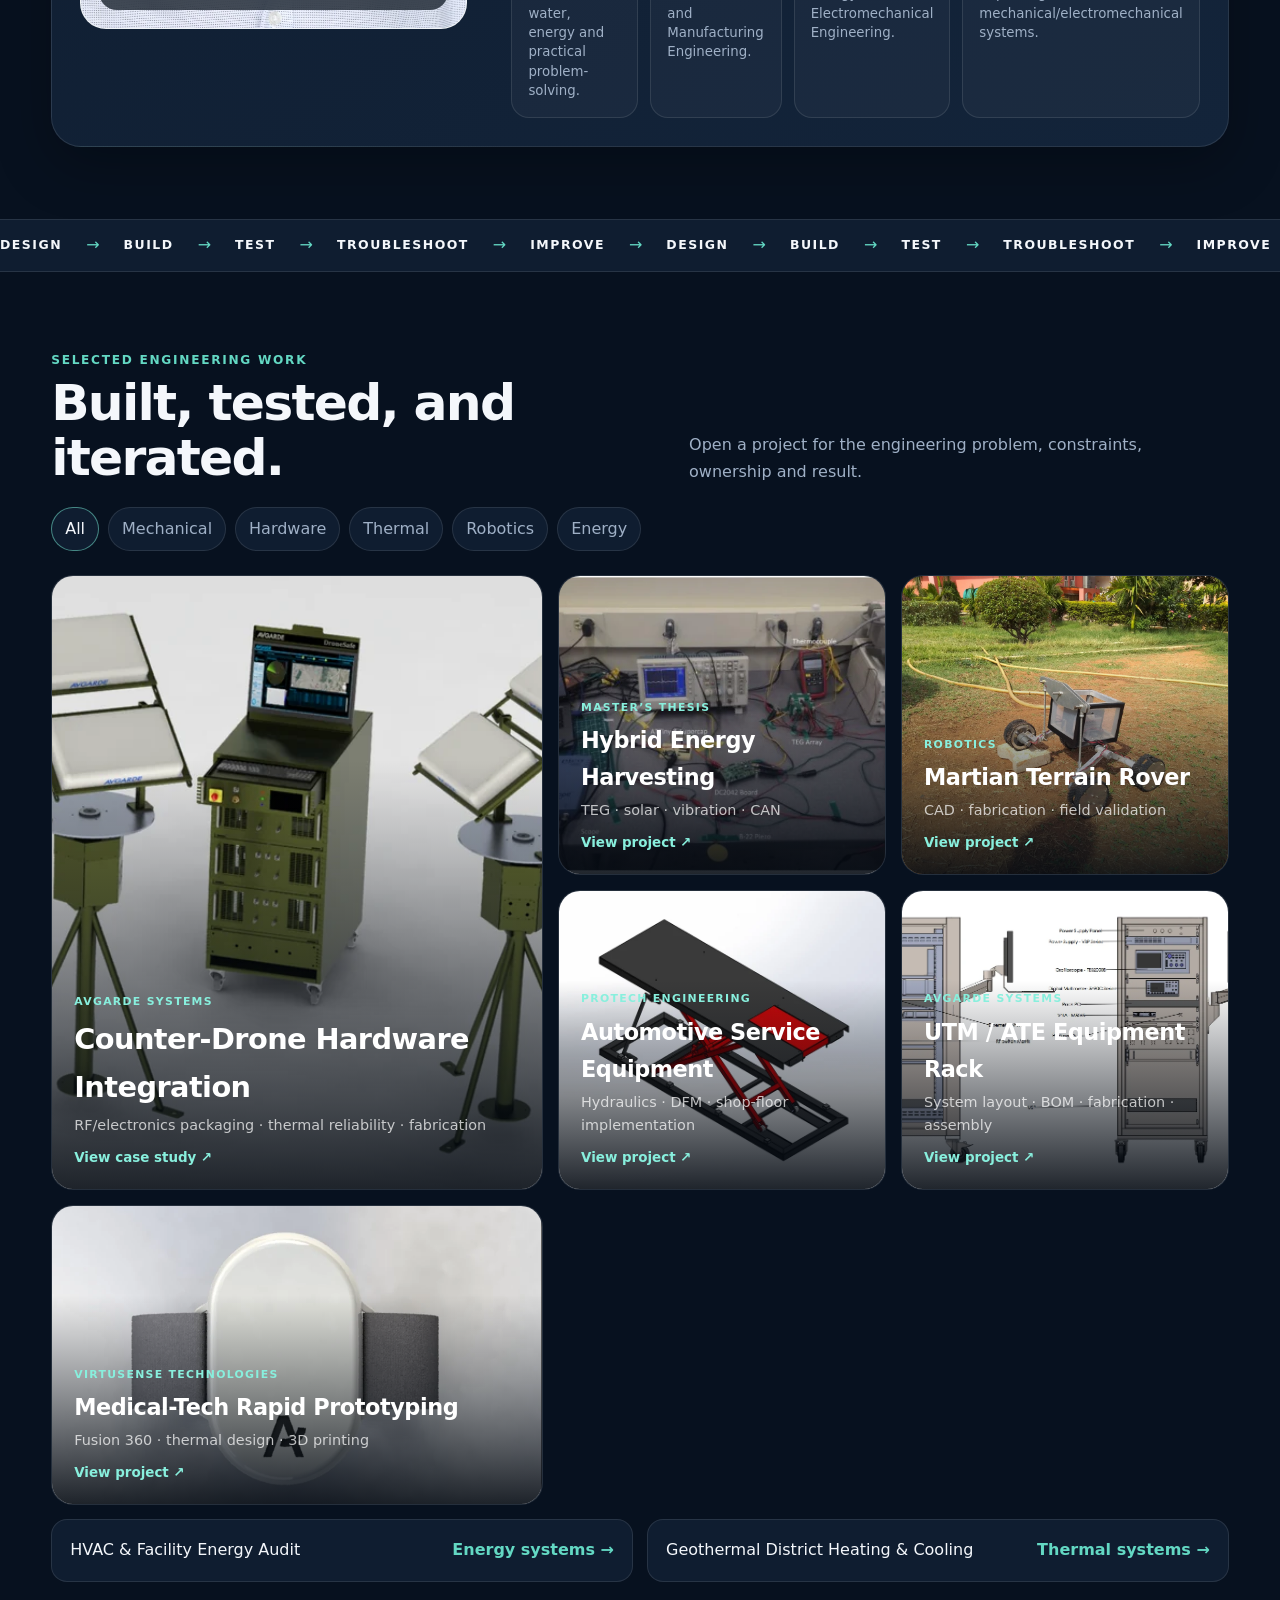
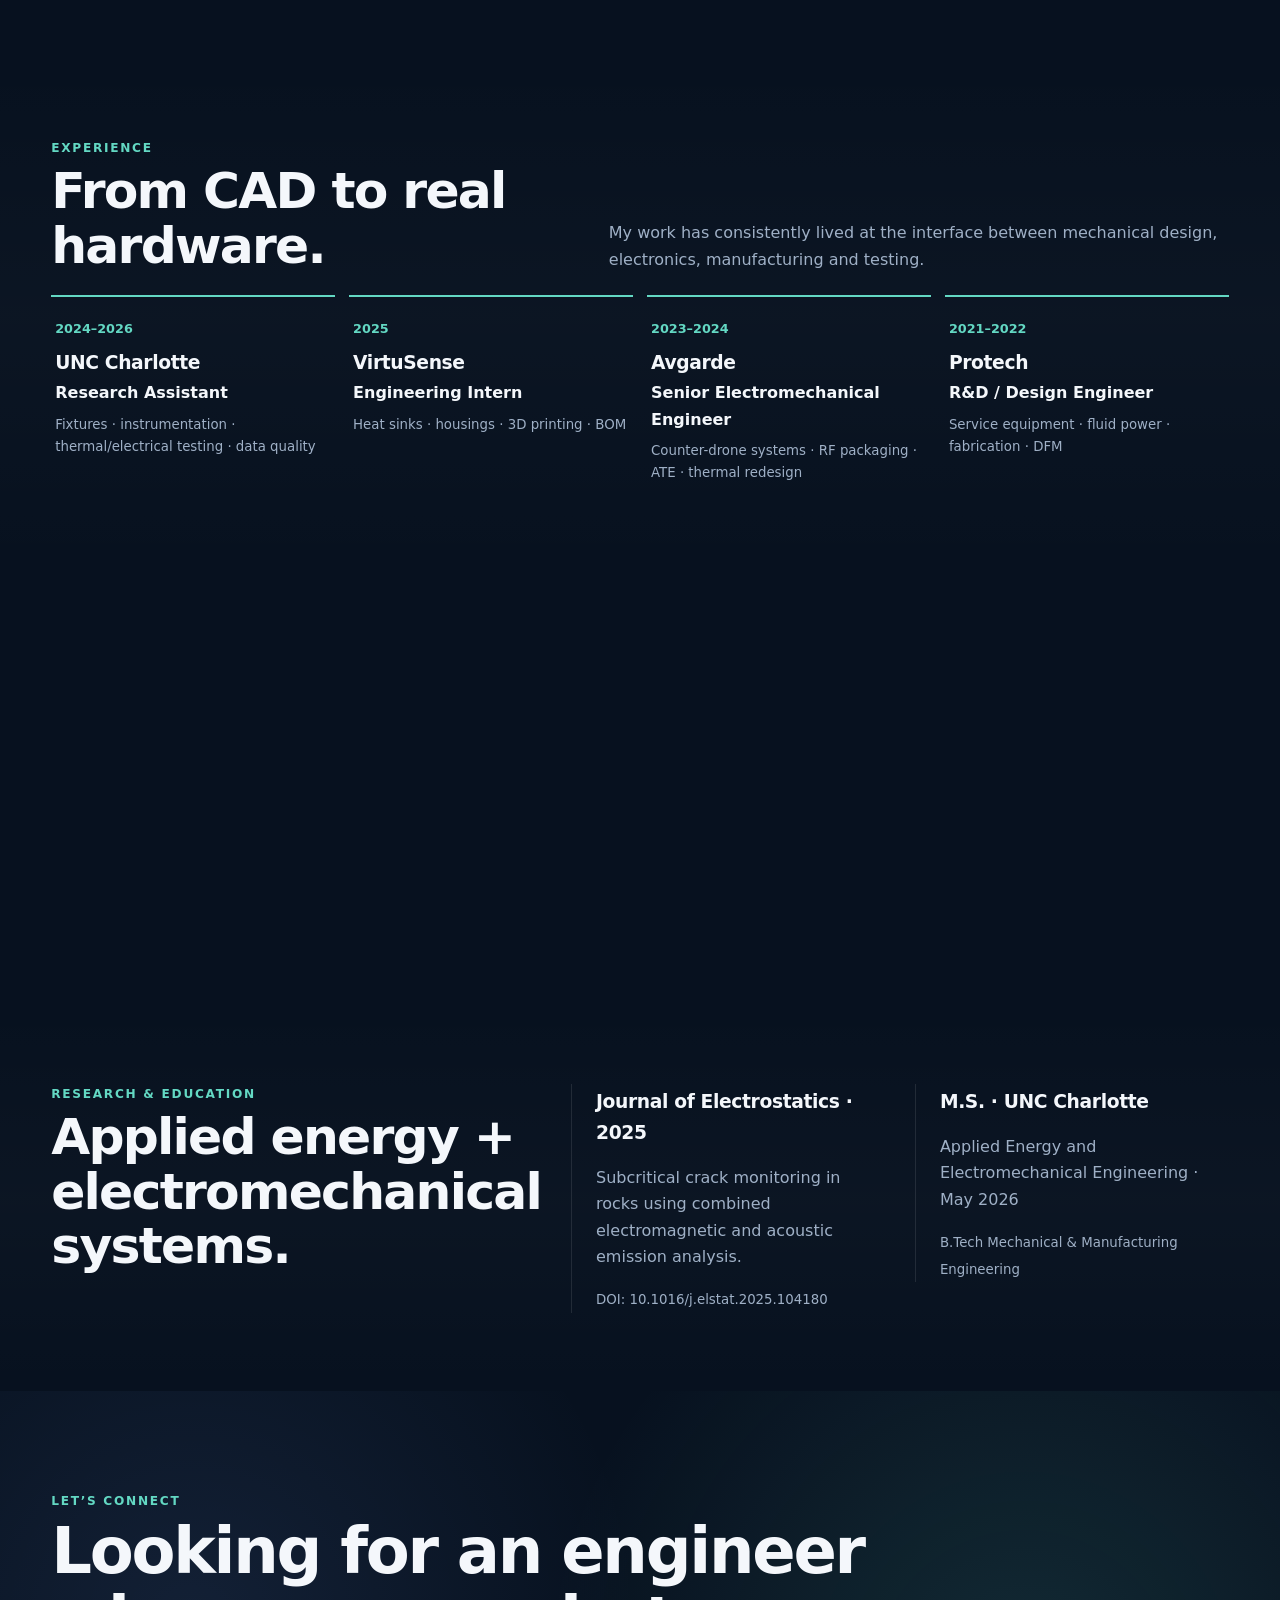
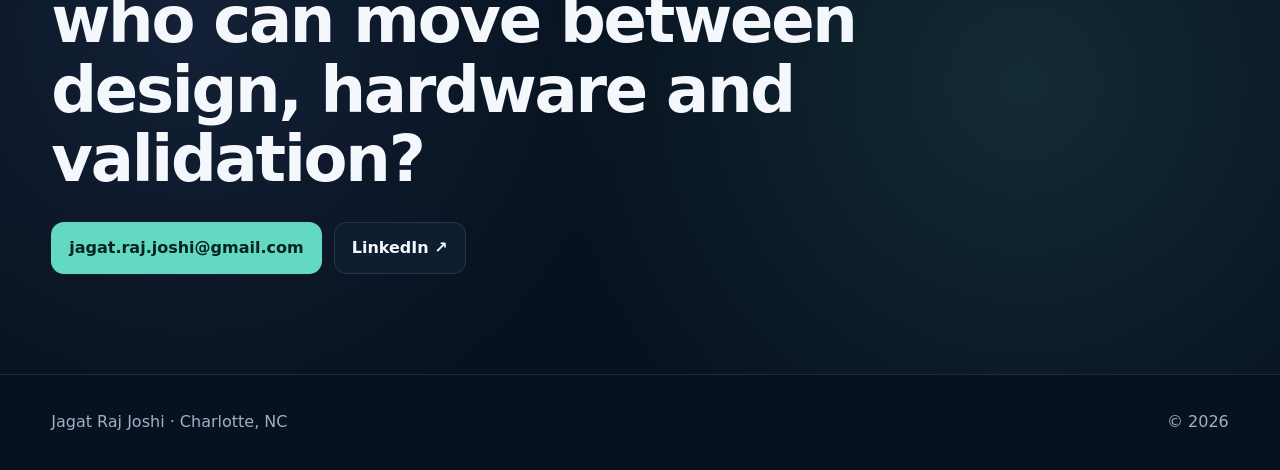
==== commit df778a9b: "Add files via upload" ====
--- a/index.html
+++ b/index.html
@@ -16,6 +16,7 @@
   <div class="container nav-inner">
     <a class="brand" href="/"><span>J</span>agat Raj Joshi</a>
     <div class="nav-links">
+      <a href="#about">Journey</a>
       <a href="#projects">Work</a>
       <a href="#experience">Experience</a>
       <a href="#skills">Capabilities</a>
@@ -67,6 +68,38 @@
       </a>
       <div class="orbit orbit-a"></div>
       <div class="orbit orbit-b"></div>
+    </div>
+  </div>
+</section>
+
+<section class="section personal-intro" id="about">
+  <div class="container intro-grid reveal">
+    <div class="portrait-card">
+      <img src="/assets/images/jagat-headshot.webp" alt="Portrait of Jagat Raj Joshi">
+      <div class="portrait-caption">
+        <strong>Jagat Raj Joshi</strong>
+        <span>Mechanical & Electromechanical Engineer</span>
+      </div>
+    </div>
+
+    <div class="intro-story">
+      <div class="eyebrow">My journey</div>
+      <h2>From the hills of Nepal to building real hardware.</h2>
+      <p class="lead">
+        I grew up in the mountains of Nepal, where limited infrastructure made engineering feel personal.
+        As a child, I remember walking downhill to the river and back uphill carrying water to my village.
+        Later, seeing how water could also power hydroturbines and provide electricity showed me how practical systems can change everyday life.
+      </p>
+      <p>
+        That experience shaped my path from Mechanical and Manufacturing Engineering in India to my M.S. in Applied Energy and Electromechanical Engineering at UNC Charlotte. Today, I focus on mechanical design, thermal systems, electromechanical hardware, prototyping, testing, and manufacturing support.
+      </p>
+
+      <div class="journey-line" aria-label="Journey timeline">
+        <div class="journey-step"><span>01</span><b>Nepal</b><small>Roots in resilience, water, energy and practical problem-solving.</small></div>
+        <div class="journey-step"><span>02</span><b>Bengaluru</b><small>B.Tech in Mechanical and Manufacturing Engineering.</small></div>
+        <div class="journey-step"><span>03</span><b>Charlotte</b><small>M.S. in Applied Energy and Electromechanical Engineering.</small></div>
+        <div class="journey-step"><span>04</span><b>Now</b><small>Designing, testing and improving real mechanical/electromechanical systems.</small></div>
+      </div>
     </div>
   </div>
 </section>
--- a/assets/css/styles.css
+++ b/assets/css/styles.css
@@ -349,3 +349,42 @@
   .project-gallery,.project-gallery.three{grid-template-columns:1fr}
   .project-gallery .wide{grid-column:auto;height:280px}
 }
+
+/* ===== Personal intro / journey section ===== */
+.personal-intro{padding-top:64px;padding-bottom:72px}
+.intro-grid{
+  display:grid;grid-template-columns:.72fr 1.28fr;gap:44px;align-items:center;
+  border:1px solid var(--line);border-radius:30px;padding:28px;
+  background:
+    radial-gradient(circle at 8% 18%,rgba(99,216,195,.14),transparent 24rem),
+    linear-gradient(150deg,var(--panel),var(--panel2));
+  box-shadow:var(--shadow)
+}
+.portrait-card{position:relative;overflow:hidden;border-radius:26px;border:1px solid var(--line);background:#eef3f6;min-height:520px}
+.portrait-card img{width:100%;height:100%;min-height:520px;object-fit:cover;display:block}
+.portrait-caption{
+  position:absolute;left:18px;right:18px;bottom:18px;padding:14px 16px;border-radius:18px;
+  background:rgba(5,14,25,.72);backdrop-filter:blur(10px);color:white;
+  display:flex;flex-direction:column;gap:2px
+}
+.portrait-caption strong{font-size:1.1rem;letter-spacing:-.02em}
+.portrait-caption span{font-size:.86rem;color:rgba(255,255,255,.74)}
+.intro-story p{color:var(--muted);max-width:920px}
+.intro-story .lead{font-size:1.08rem;line-height:1.72}
+.journey-line{display:grid;grid-template-columns:repeat(4,1fr);gap:12px;margin-top:26px}
+.journey-step{position:relative;border:1px solid var(--line);border-radius:18px;background:rgba(255,255,255,.035);padding:17px 16px;min-height:156px}
+.journey-step:before{content:"";position:absolute;left:20px;right:20px;top:-7px;height:3px;border-radius:999px;background:linear-gradient(90deg,var(--accent),rgba(124,167,255,.8))}
+.journey-step span{display:inline-grid;place-items:center;width:34px;height:34px;border-radius:50%;background:rgba(99,216,195,.12);color:var(--accent);font-weight:900;font-size:.78rem;margin-bottom:12px}
+.journey-step b{display:block;font-size:1.05rem;margin-bottom:6px}
+.journey-step small{display:block;color:var(--muted);line-height:1.45}
+
+@media(max-width:980px){
+  .intro-grid{grid-template-columns:1fr;padding:22px}
+  .portrait-card{max-width:420px;min-height:500px;margin:auto;width:100%}
+  .journey-line{grid-template-columns:1fr 1fr}
+}
+@media(max-width:650px){
+  .portrait-card,.portrait-card img{min-height:420px}
+  .journey-line{grid-template-columns:1fr}
+  .intro-grid{border-radius:22px}
+}
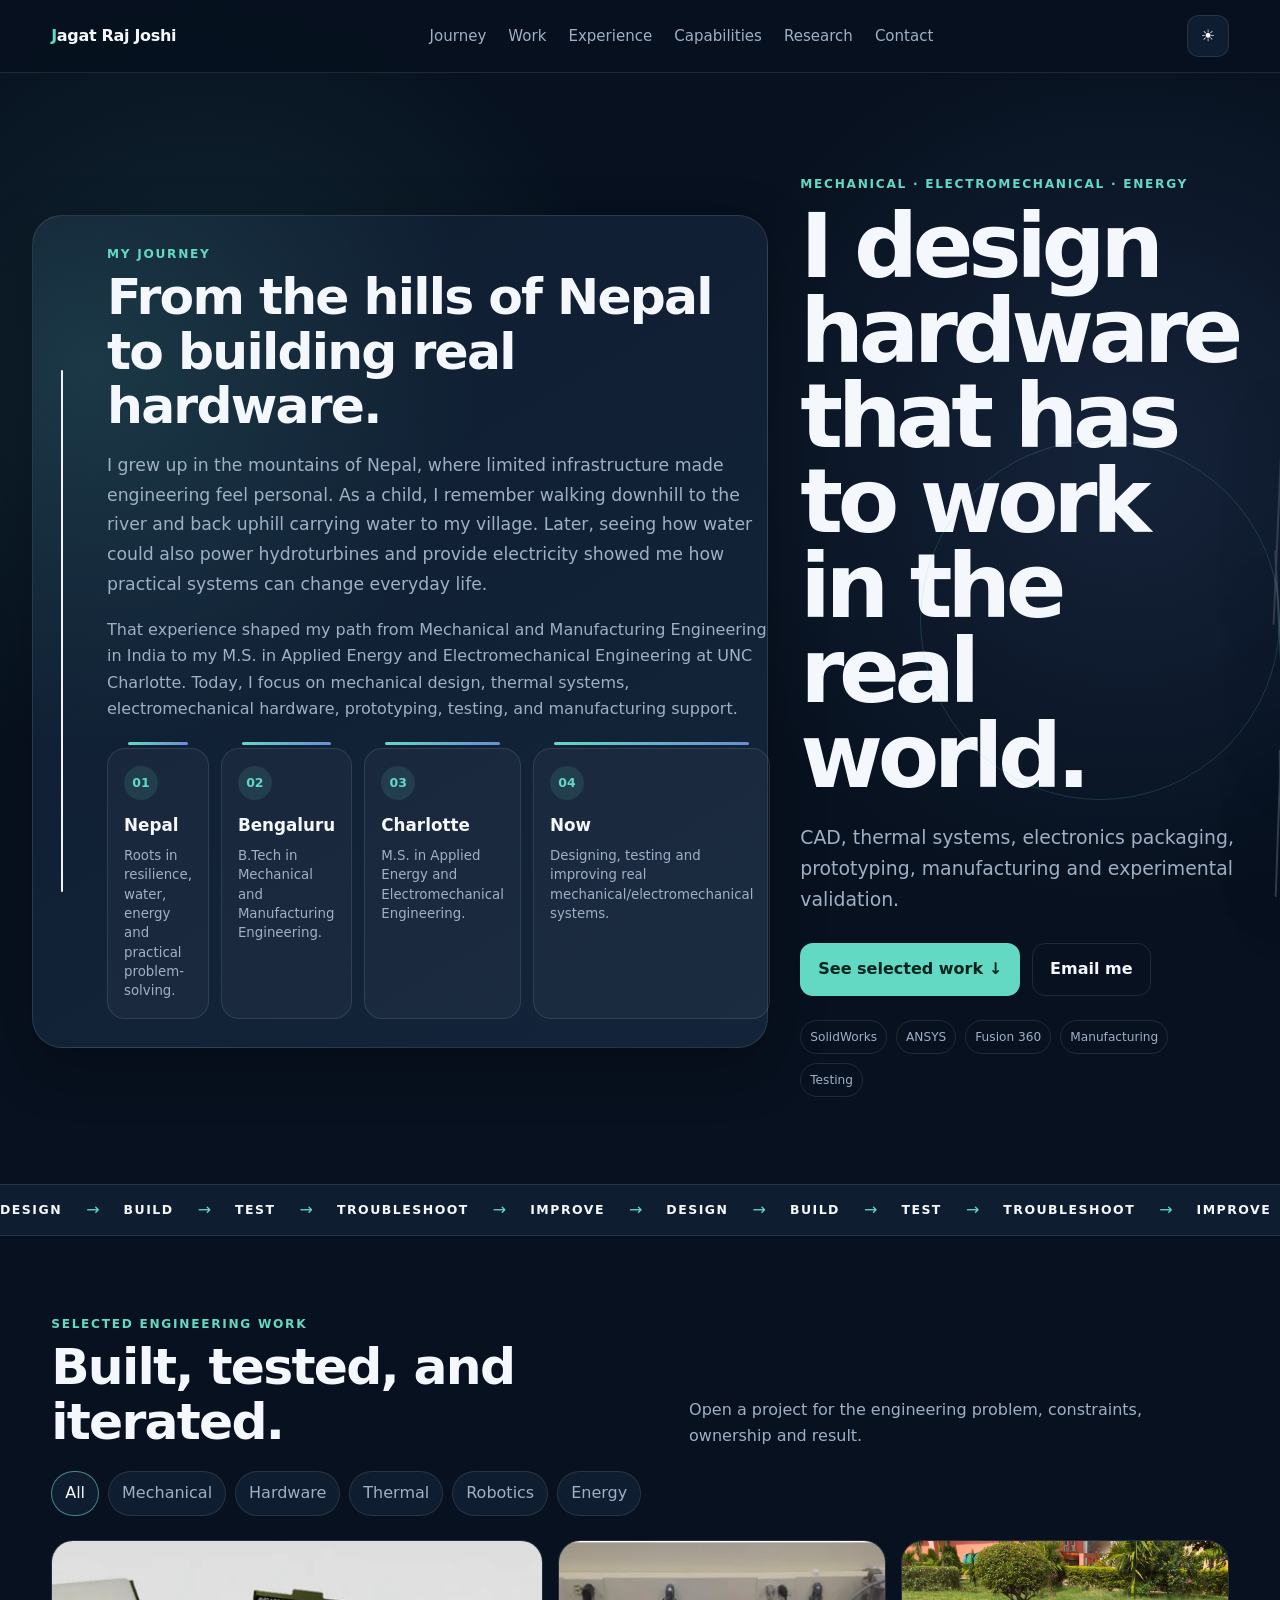
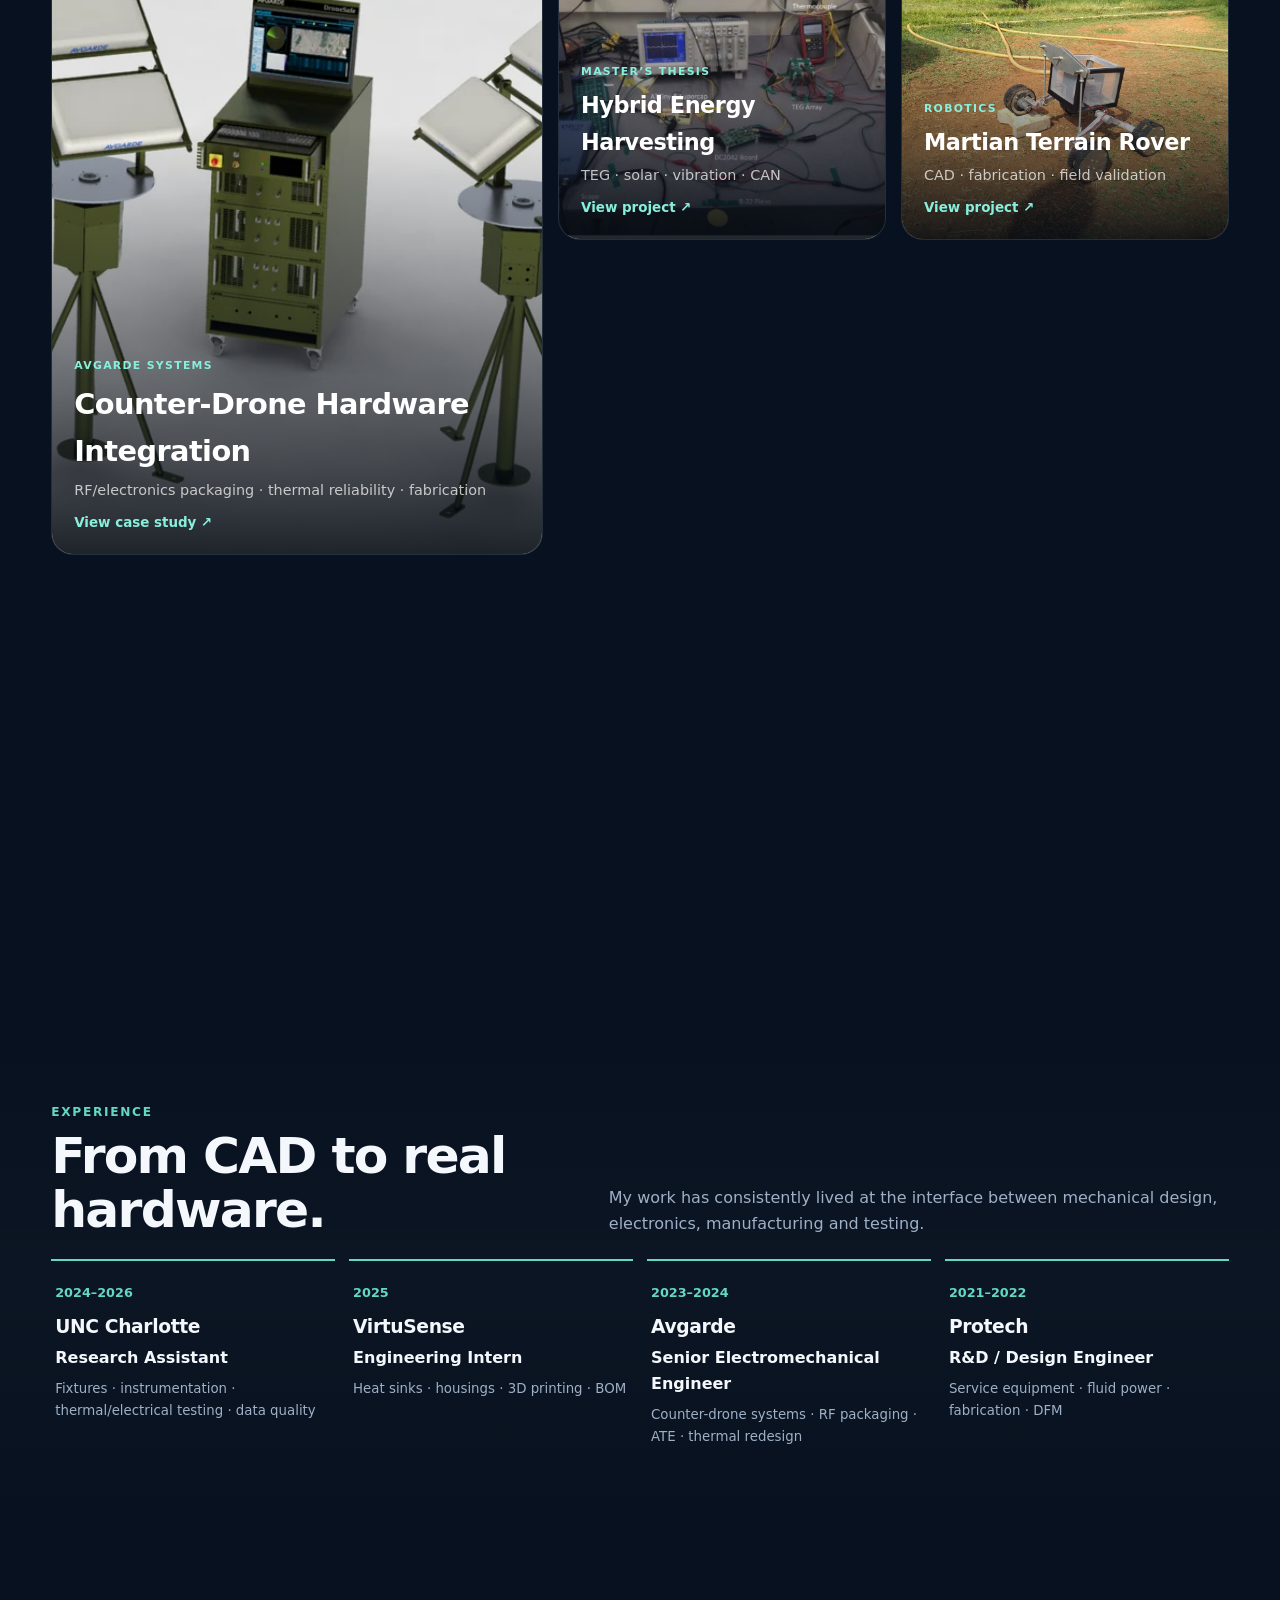
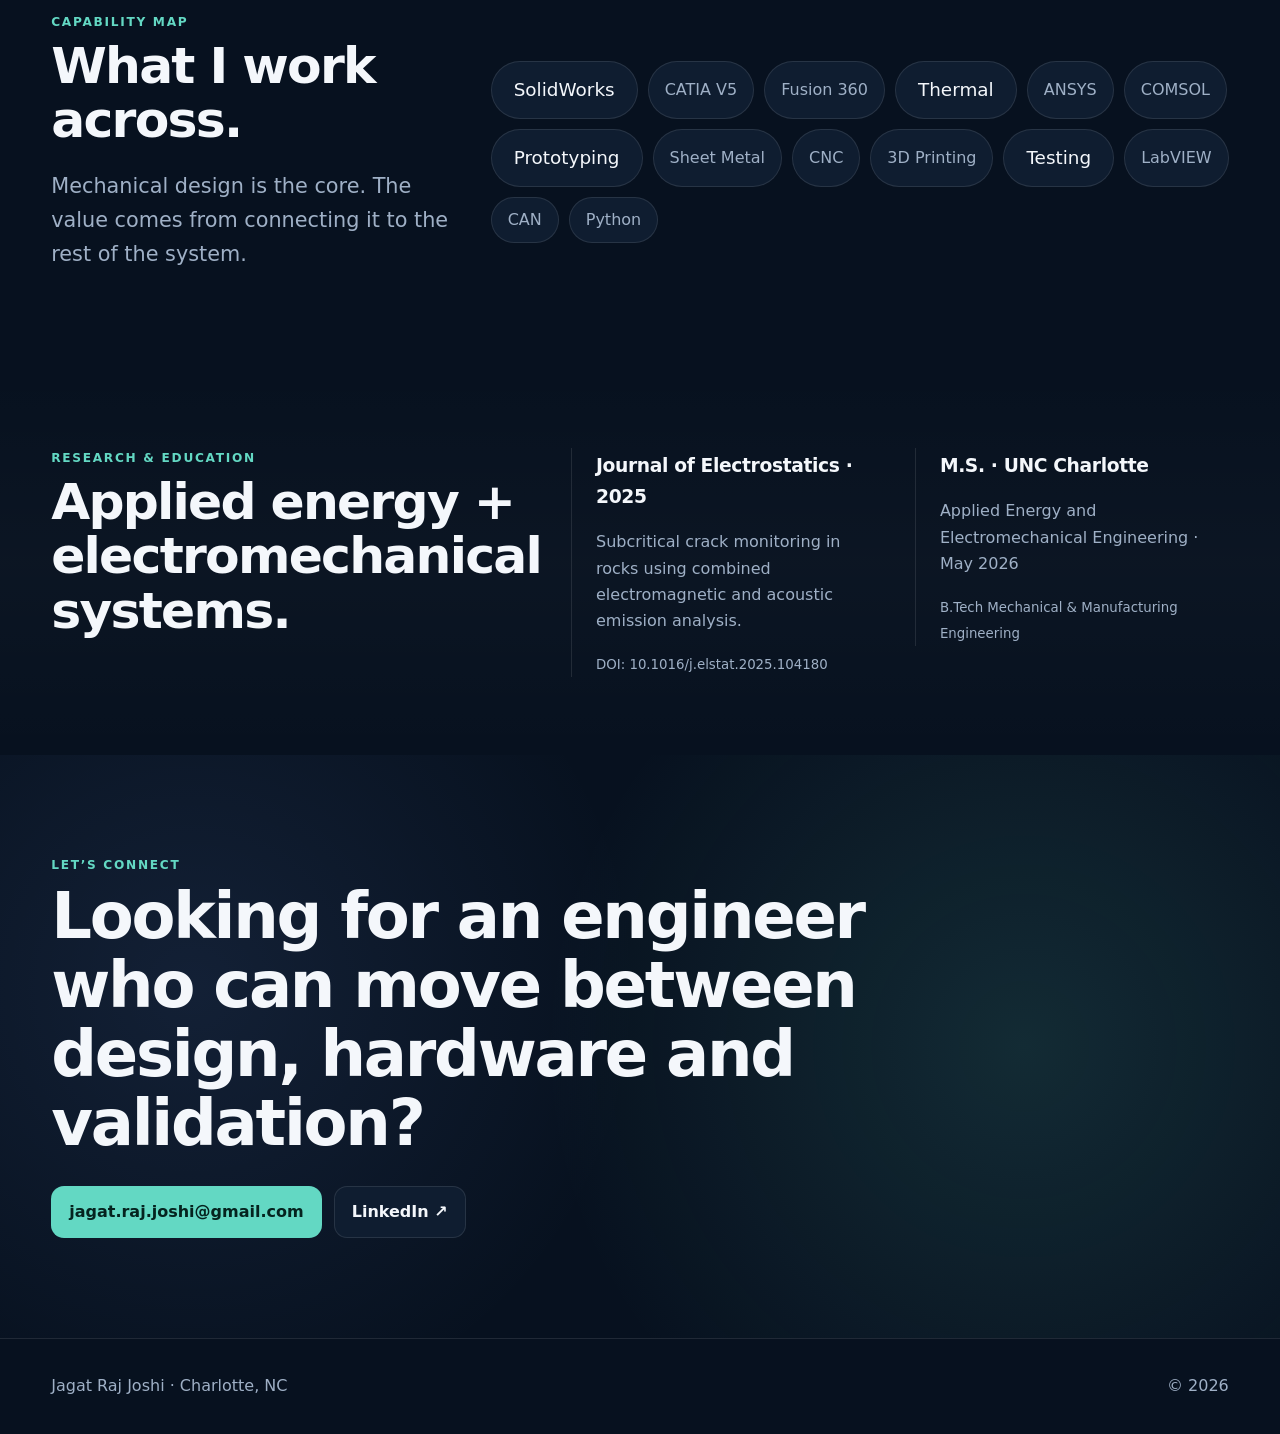
==== commit 123e8294: "Update index.html" ====
--- a/index.html
+++ b/index.html
@@ -33,45 +33,7 @@
 <main id="main">
 
 <section class="hero visual-hero">
-  <div class="container hero-grid visual-hero-grid">
-    <div class="hero-copy reveal">
-      <div class="eyebrow">Mechanical · Electromechanical · Energy</div>
-      <h1>I design hardware that has to work in the real world.</h1>
-      <p class="hero-short">
-        CAD, thermal systems, electronics packaging, prototyping, manufacturing and experimental validation.
-      </p>
-      <div class="cta-row">
-        <a class="btn primary" href="#projects">See selected work ↓</a>
-        <a class="btn ghost" href="mailto:jagat.raj.joshi@gmail.com">Email me</a>
-      </div>
-      <div class="mini-proof">
-        <span>SolidWorks</span><span>ANSYS</span><span>Fusion 360</span><span>Manufacturing</span><span>Testing</span>
-      </div>
-    </div>
-
-    <div class="hero-collage" data-parallax-root aria-label="Selected engineering work">
-      <a href="/projects/counter-drone-hardware.html" class="float-card fc-1" data-depth="14">
-        <img src="/assets/images/avgarde-system.webp" alt="Counter-drone electromechanical platform rendering">
-        <span>Electromechanical integration</span>
-      </a>
-      <a href="/projects/martian-rover.html" class="float-card fc-2" data-depth="22">
-        <img src="/assets/images/rover-field.webp" alt="Fabricated Martian terrain rover">
-        <span>Robotics · build · test</span>
-      </a>
-      <a href="/projects/protech-products.html" class="float-card fc-3" data-depth="10">
-        <img src="/assets/images/protech-ramp.webp" alt="Automotive service ramp CAD">
-        <span>Product design · DFM</span>
-      </a>
-      <a href="/projects/hybrid-energy.html" class="float-card fc-4" data-depth="18">
-        <img src="/assets/images/thesis-testbench.webp" alt="Hybrid energy harvesting experimental test bench">
-        <span>Energy systems · validation</span>
-      </a>
-      <div class="orbit orbit-a"></div>
-      <div class="orbit orbit-b"></div>
-    </div>
-  </div>
-</section>
-
+  
 <section class="section personal-intro" id="about">
   <div class="container intro-grid reveal">
     <div class="portrait-card">
@@ -103,8 +65,47 @@
     </div>
   </div>
 </section>
-
-<div class="work-marquee" aria-hidden="true">
+  
+  <div class="container hero-grid visual-hero-grid">
+    <div class="hero-copy reveal">
+      <div class="eyebrow">Mechanical · Electromechanical · Energy</div>
+      <h1>I design hardware that has to work in the real world.</h1>
+      <p class="hero-short">
+        CAD, thermal systems, electronics packaging, prototyping, manufacturing and experimental validation.
+      </p>
+      <div class="cta-row">
+        <a class="btn primary" href="#projects">See selected work ↓</a>
+        <a class="btn ghost" href="mailto:jagat.raj.joshi@gmail.com">Email me</a>
+      </div>
+      <div class="mini-proof">
+        <span>SolidWorks</span><span>ANSYS</span><span>Fusion 360</span><span>Manufacturing</span><span>Testing</span>
+      </div>
+    </div>
+
+    <div class="hero-collage" data-parallax-root aria-label="Selected engineering work">
+      <a href="/projects/counter-drone-hardware.html" class="float-card fc-1" data-depth="14">
+        <img src="/assets/images/avgarde-system.webp" alt="Counter-drone electromechanical platform rendering">
+        <span>Electromechanical integration</span>
+      </a>
+      <a href="/projects/martian-rover.html" class="float-card fc-2" data-depth="22">
+        <img src="/assets/images/rover-field.webp" alt="Fabricated Martian terrain rover">
+        <span>Robotics · build · test</span>
+      </a>
+      <a href="/projects/protech-products.html" class="float-card fc-3" data-depth="10">
+        <img src="/assets/images/protech-ramp.webp" alt="Automotive service ramp CAD">
+        <span>Product design · DFM</span>
+      </a>
+      <a href="/projects/hybrid-energy.html" class="float-card fc-4" data-depth="18">
+        <img src="/assets/images/thesis-testbench.webp" alt="Hybrid energy harvesting experimental test bench">
+        <span>Energy systems · validation</span>
+      </a>
+      <div class="orbit orbit-a"></div>
+      <div class="orbit orbit-b"></div>
+    </div>
+  </div>
+</section>
+
+  <div class="work-marquee" aria-hidden="true">
   <div class="marquee-track">
     <span>DESIGN</span><i>→</i><span>BUILD</span><i>→</i><span>TEST</span><i>→</i><span>TROUBLESHOOT</span><i>→</i><span>IMPROVE</span><i>→</i>
     <span>DESIGN</span><i>→</i><span>BUILD</span><i>→</i><span>TEST</span><i>→</i><span>TROUBLESHOOT</span><i>→</i><span>IMPROVE</span><i>→</i>
@@ -280,4 +281,4 @@
 
 <script src="/assets/js/main.js"></script>
 </body>
-</html>+</html>
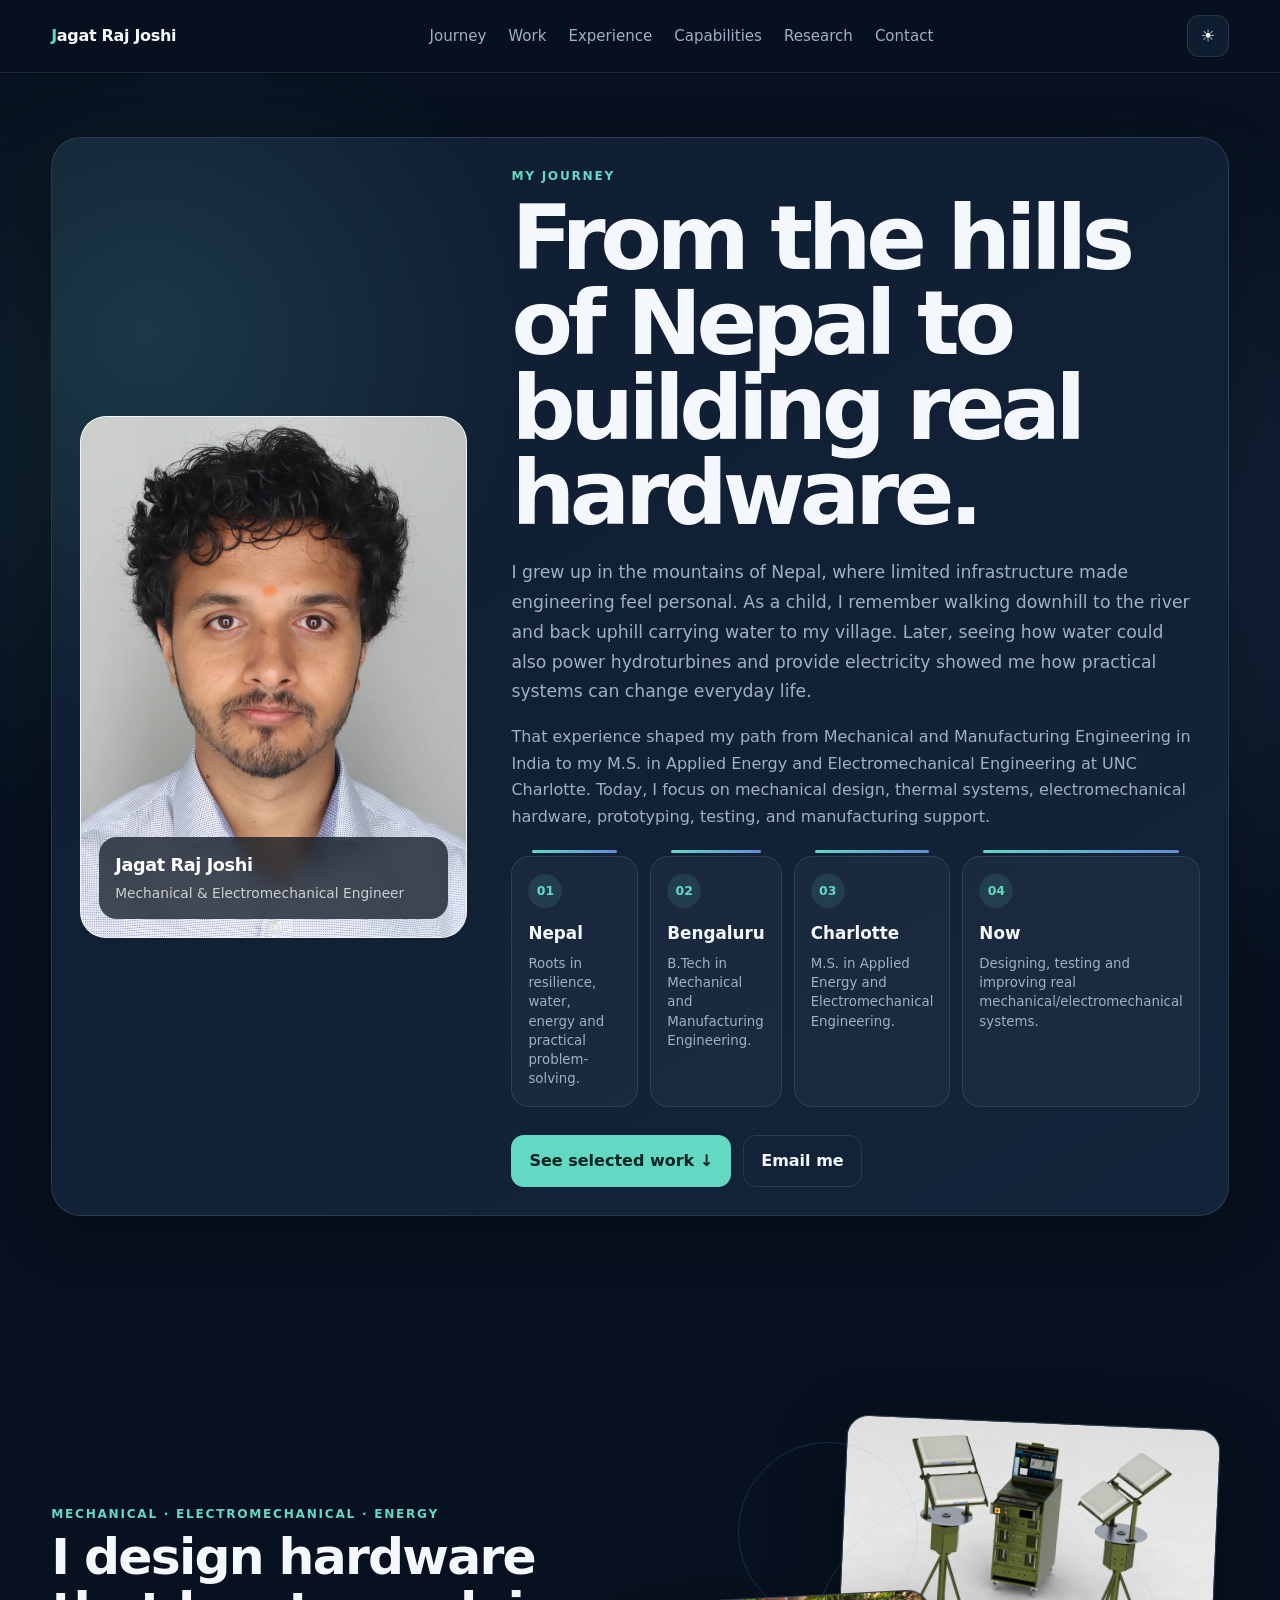
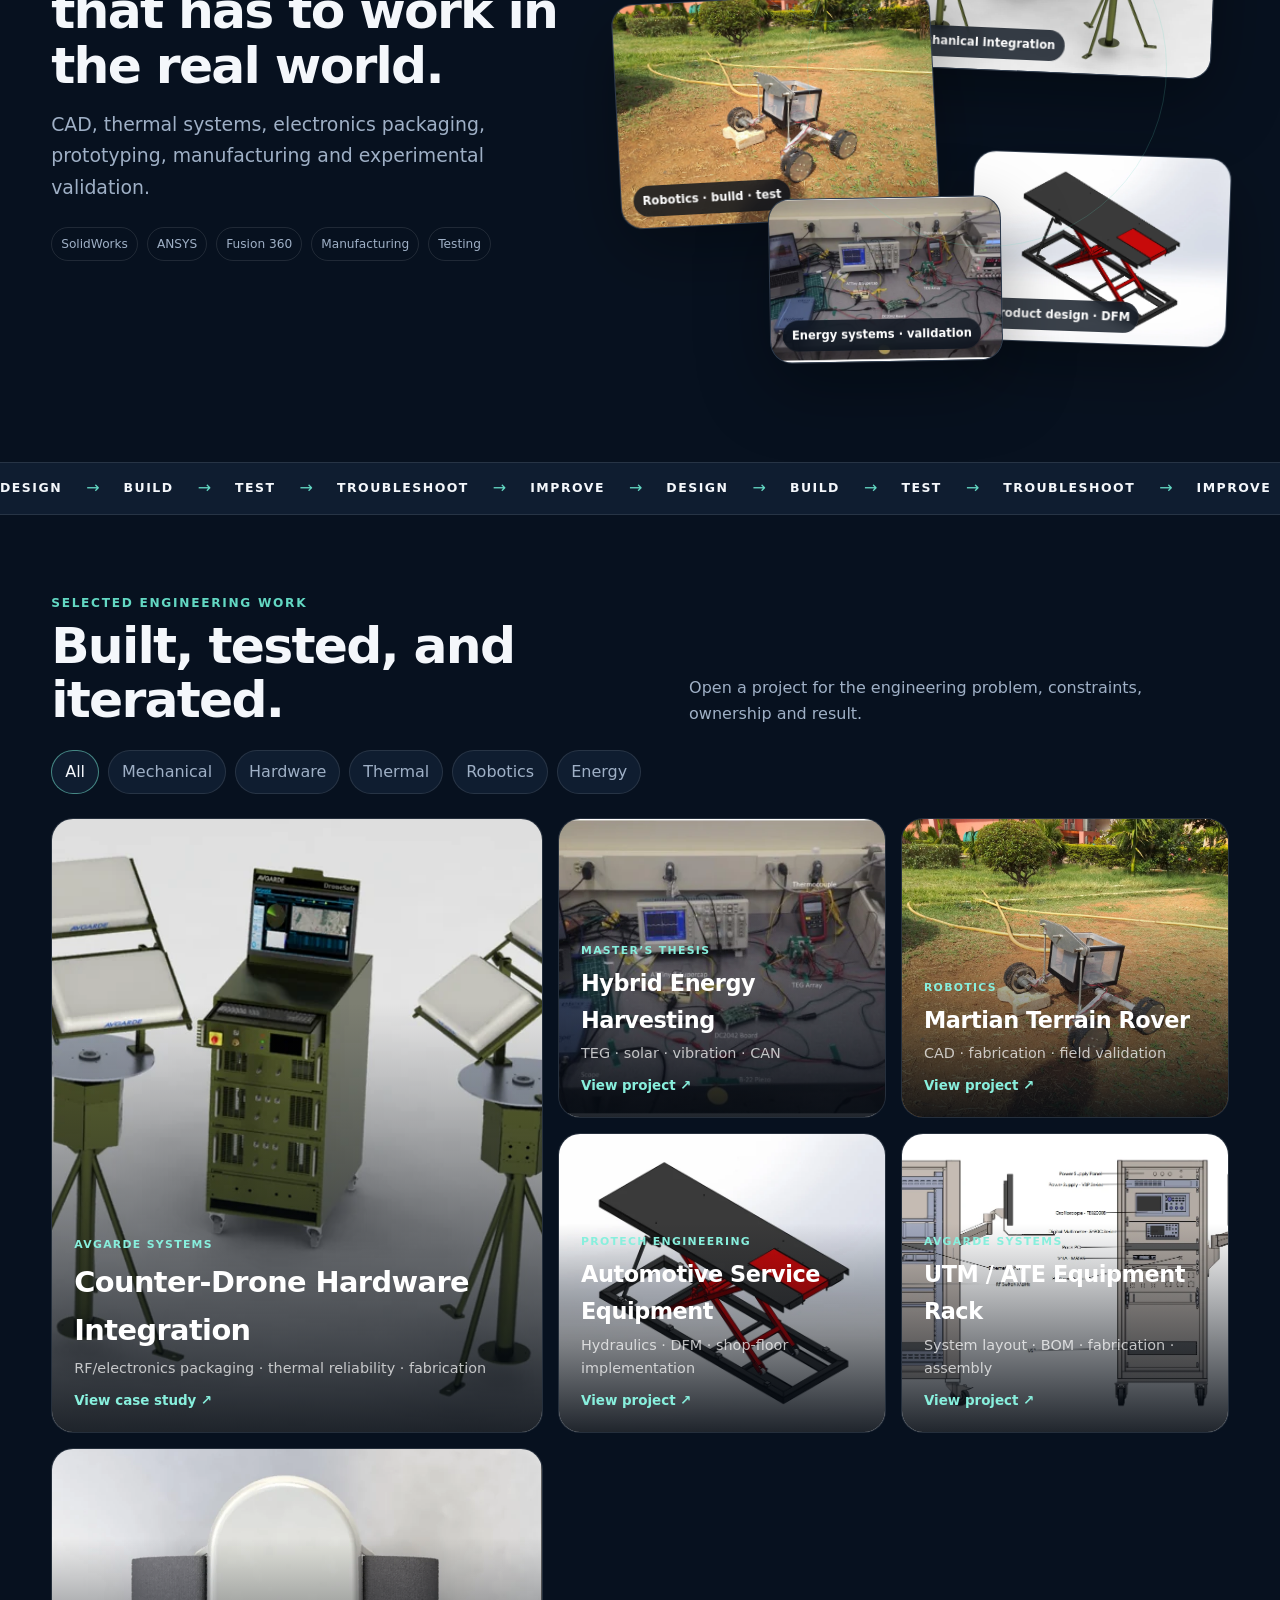
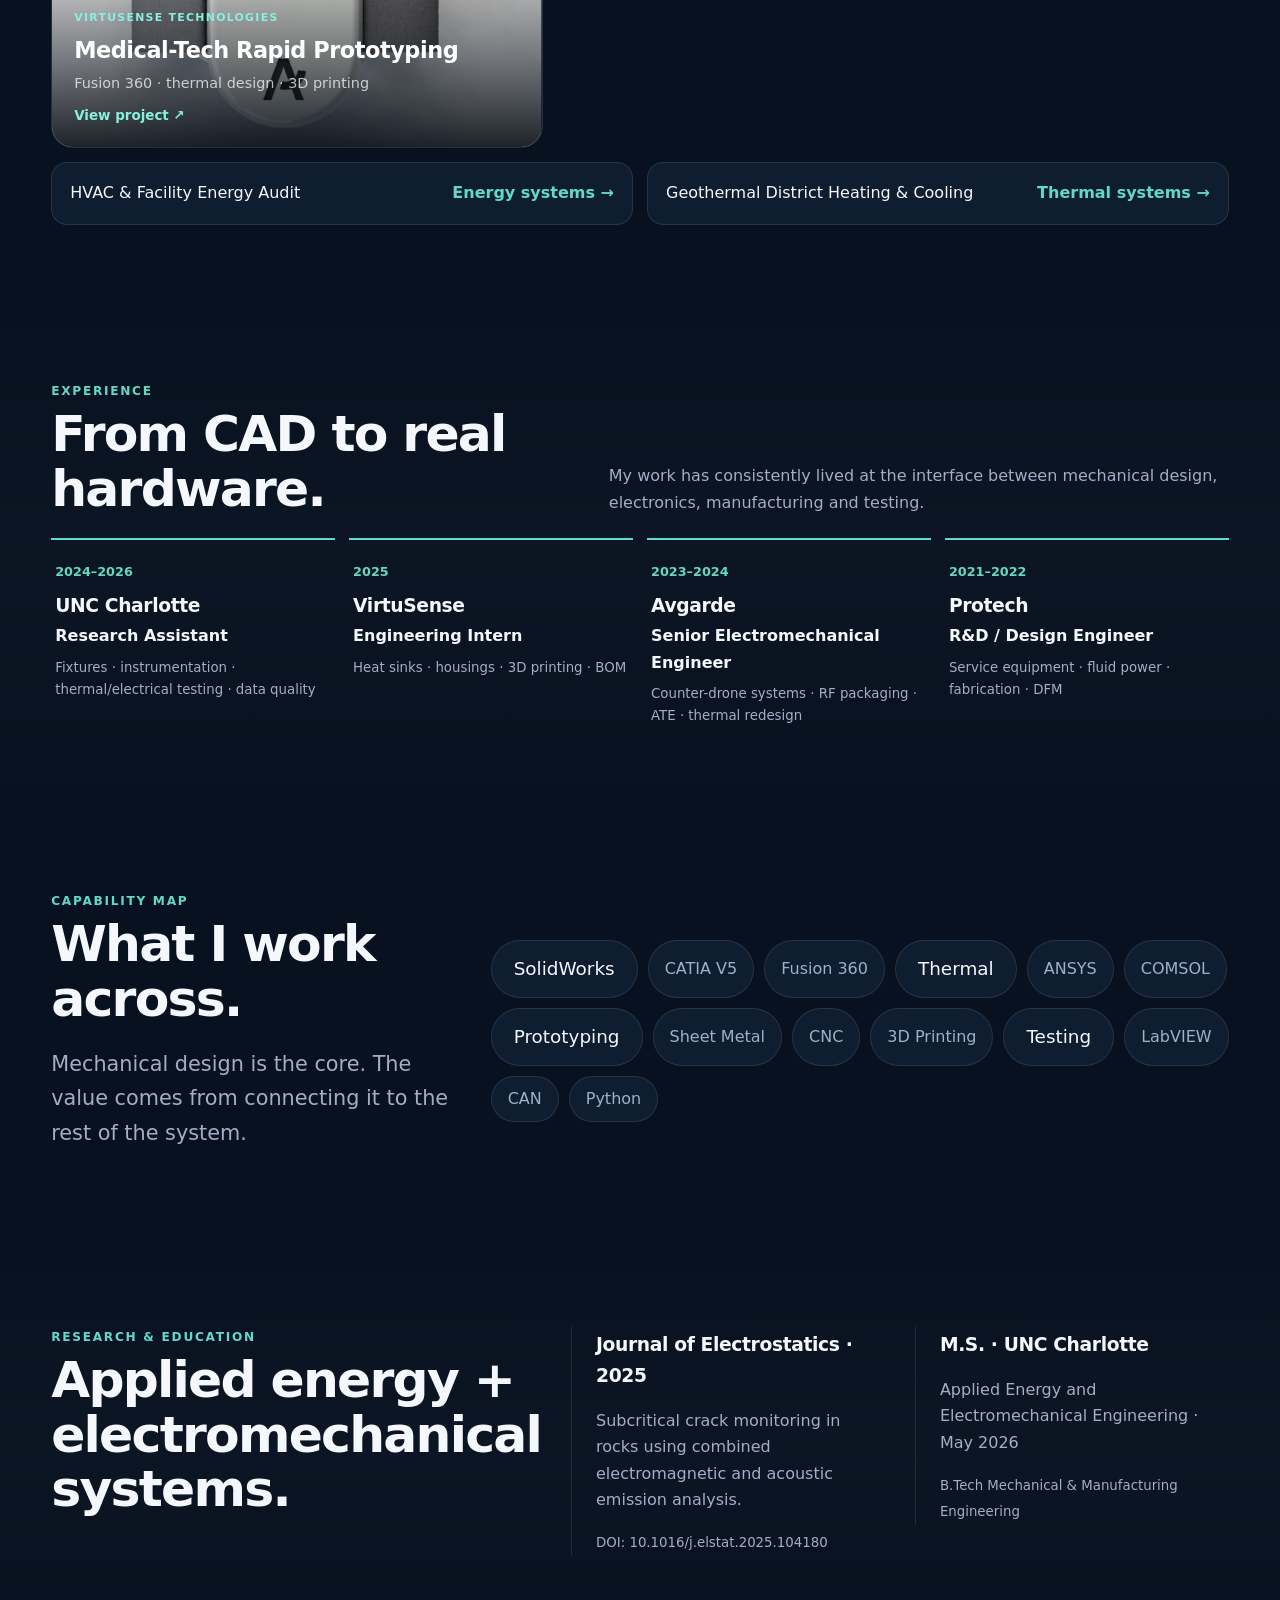
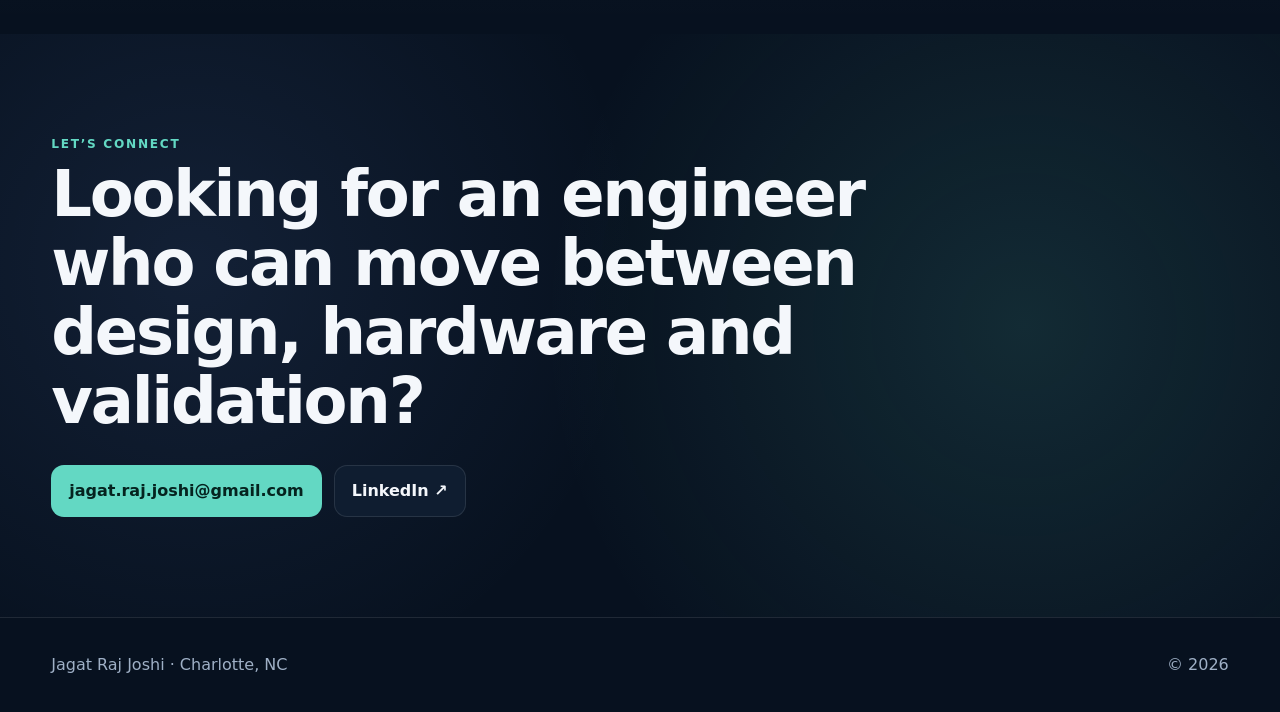
==== commit cde46330: "Update index.html" ====
--- a/index.html
+++ b/index.html
@@ -32,10 +32,10 @@
 
 <main id="main">
 
-<section class="hero visual-hero">
-  
-<section class="section personal-intro" id="about">
+<!-- PERSONAL INTRO FIRST -->
+<section class="section personal-intro hero-intro" id="about">
   <div class="container intro-grid reveal">
+    
     <div class="portrait-card">
       <img src="/assets/images/jagat-headshot.webp" alt="Portrait of Jagat Raj Joshi">
       <div class="portrait-caption">
@@ -46,62 +46,104 @@
 
     <div class="intro-story">
       <div class="eyebrow">My journey</div>
-      <h2>From the hills of Nepal to building real hardware.</h2>
+      <h1>From the hills of Nepal to building real hardware.</h1>
+      
       <p class="lead">
         I grew up in the mountains of Nepal, where limited infrastructure made engineering feel personal.
         As a child, I remember walking downhill to the river and back uphill carrying water to my village.
-        Later, seeing how water could also power hydroturbines and provide electricity showed me how practical systems can change everyday life.
+        Later, seeing how water could also power hydroturbines and provide electricity showed me how practical
+        systems can change everyday life.
       </p>
+
       <p>
-        That experience shaped my path from Mechanical and Manufacturing Engineering in India to my M.S. in Applied Energy and Electromechanical Engineering at UNC Charlotte. Today, I focus on mechanical design, thermal systems, electromechanical hardware, prototyping, testing, and manufacturing support.
+        That experience shaped my path from Mechanical and Manufacturing Engineering in India to my M.S. in
+        Applied Energy and Electromechanical Engineering at UNC Charlotte. Today, I focus on mechanical design,
+        thermal systems, electromechanical hardware, prototyping, testing, and manufacturing support.
       </p>
 
       <div class="journey-line" aria-label="Journey timeline">
-        <div class="journey-step"><span>01</span><b>Nepal</b><small>Roots in resilience, water, energy and practical problem-solving.</small></div>
-        <div class="journey-step"><span>02</span><b>Bengaluru</b><small>B.Tech in Mechanical and Manufacturing Engineering.</small></div>
-        <div class="journey-step"><span>03</span><b>Charlotte</b><small>M.S. in Applied Energy and Electromechanical Engineering.</small></div>
-        <div class="journey-step"><span>04</span><b>Now</b><small>Designing, testing and improving real mechanical/electromechanical systems.</small></div>
-      </div>
-    </div>
-  </div>
-</section>
-  
+        <div class="journey-step">
+          <span>01</span>
+          <b>Nepal</b>
+          <small>Roots in resilience, water, energy and practical problem-solving.</small>
+        </div>
+
+        <div class="journey-step">
+          <span>02</span>
+          <b>Bengaluru</b>
+          <small>B.Tech in Mechanical and Manufacturing Engineering.</small>
+        </div>
+
+        <div class="journey-step">
+          <span>03</span>
+          <b>Charlotte</b>
+          <small>M.S. in Applied Energy and Electromechanical Engineering.</small>
+        </div>
+
+        <div class="journey-step">
+          <span>04</span>
+          <b>Now</b>
+          <small>Designing, testing and improving real mechanical/electromechanical systems.</small>
+        </div>
+      </div>
+
+      <div class="cta-row">
+        <a class="btn primary" href="#projects">See selected work ↓</a>
+        <a class="btn ghost" href="mailto:jagat.raj.joshi@gmail.com">Email me</a>
+      </div>
+    </div>
+
+  </div>
+</section>
+
+
+<!-- ENGINEERING HERO SECOND -->
+<section class="hero visual-hero">
   <div class="container hero-grid visual-hero-grid">
+    
     <div class="hero-copy reveal">
       <div class="eyebrow">Mechanical · Electromechanical · Energy</div>
-      <h1>I design hardware that has to work in the real world.</h1>
+      <h2>I design hardware that has to work in the real world.</h2>
+      
       <p class="hero-short">
         CAD, thermal systems, electronics packaging, prototyping, manufacturing and experimental validation.
       </p>
-      <div class="cta-row">
-        <a class="btn primary" href="#projects">See selected work ↓</a>
-        <a class="btn ghost" href="mailto:jagat.raj.joshi@gmail.com">Email me</a>
-      </div>
+
       <div class="mini-proof">
-        <span>SolidWorks</span><span>ANSYS</span><span>Fusion 360</span><span>Manufacturing</span><span>Testing</span>
+        <span>SolidWorks</span>
+        <span>ANSYS</span>
+        <span>Fusion 360</span>
+        <span>Manufacturing</span>
+        <span>Testing</span>
       </div>
     </div>
 
     <div class="hero-collage" data-parallax-root aria-label="Selected engineering work">
+      
       <a href="/projects/counter-drone-hardware.html" class="float-card fc-1" data-depth="14">
         <img src="/assets/images/avgarde-system.webp" alt="Counter-drone electromechanical platform rendering">
         <span>Electromechanical integration</span>
       </a>
+
       <a href="/projects/martian-rover.html" class="float-card fc-2" data-depth="22">
         <img src="/assets/images/rover-field.webp" alt="Fabricated Martian terrain rover">
         <span>Robotics · build · test</span>
       </a>
+
       <a href="/projects/protech-products.html" class="float-card fc-3" data-depth="10">
         <img src="/assets/images/protech-ramp.webp" alt="Automotive service ramp CAD">
         <span>Product design · DFM</span>
       </a>
+
       <a href="/projects/hybrid-energy.html" class="float-card fc-4" data-depth="18">
         <img src="/assets/images/thesis-testbench.webp" alt="Hybrid energy harvesting experimental test bench">
         <span>Energy systems · validation</span>
       </a>
+
       <div class="orbit orbit-a"></div>
       <div class="orbit orbit-b"></div>
     </div>
+
   </div>
 </section>
 
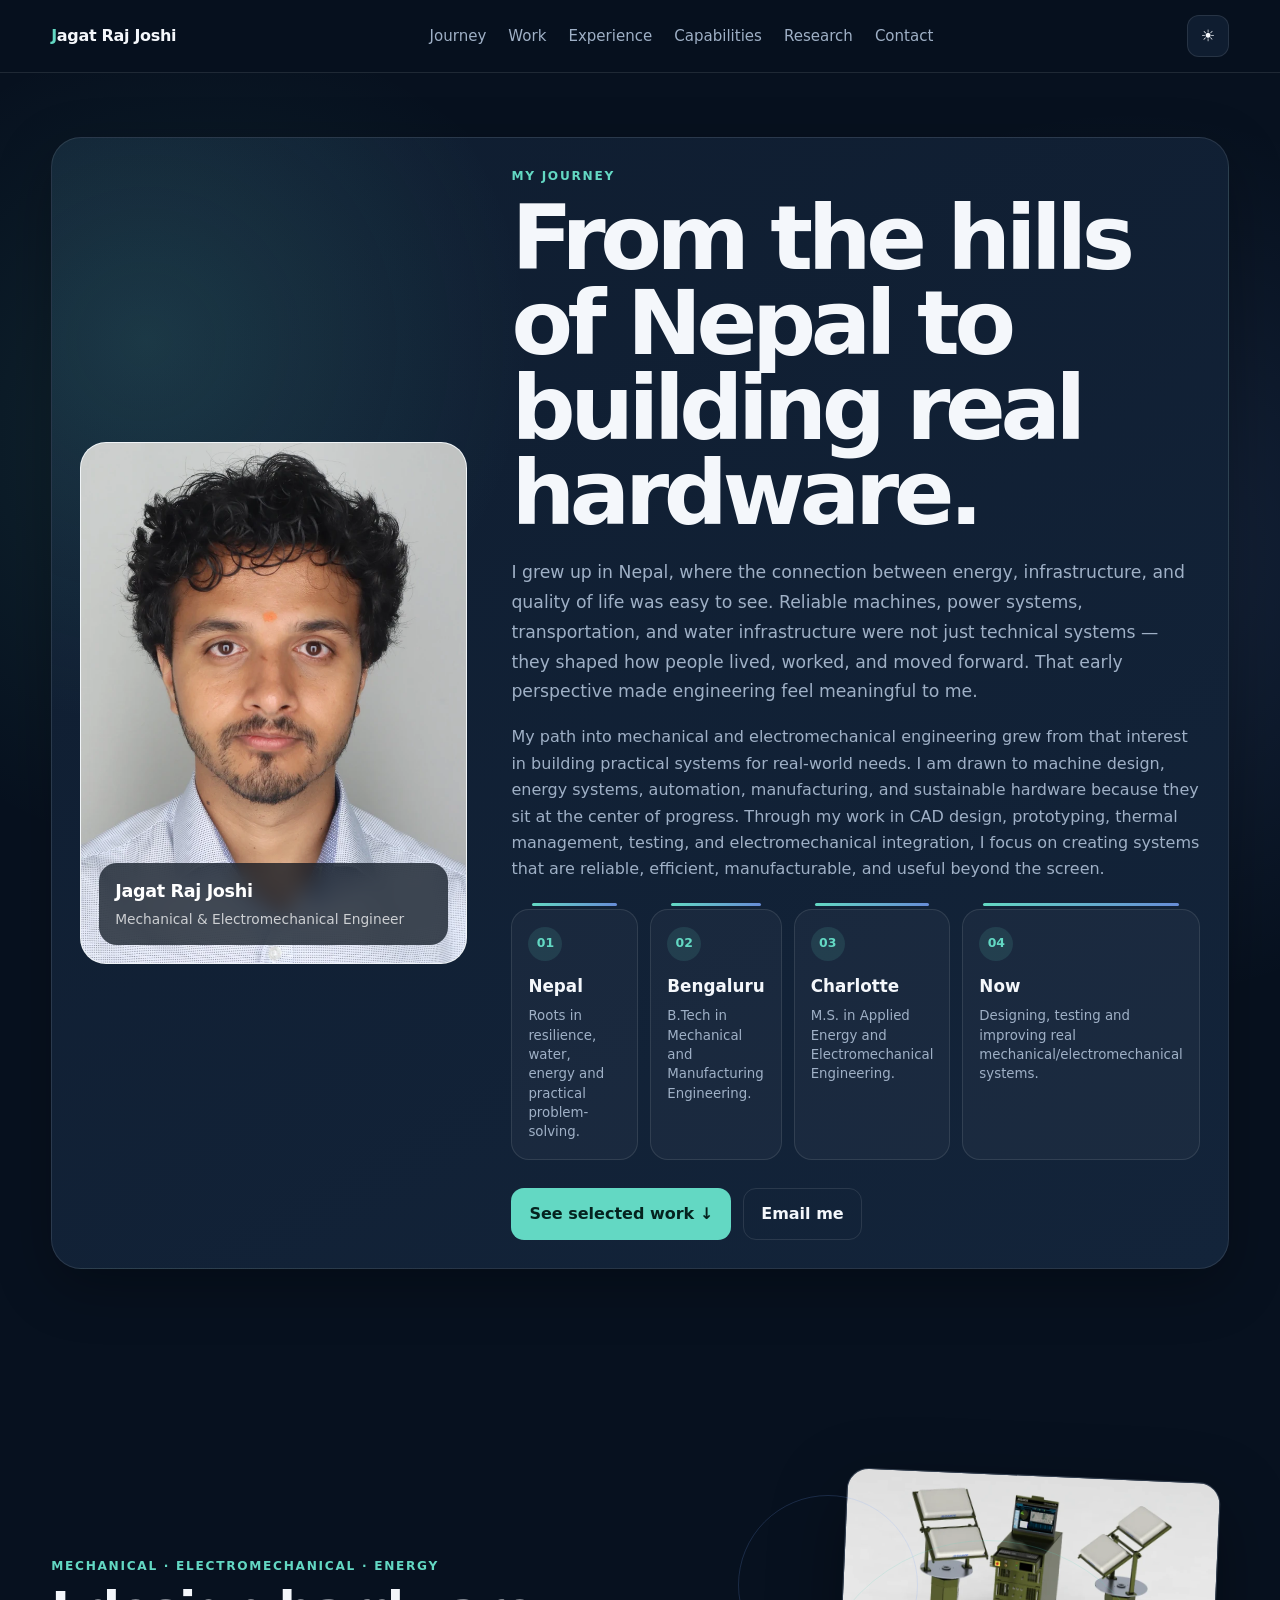
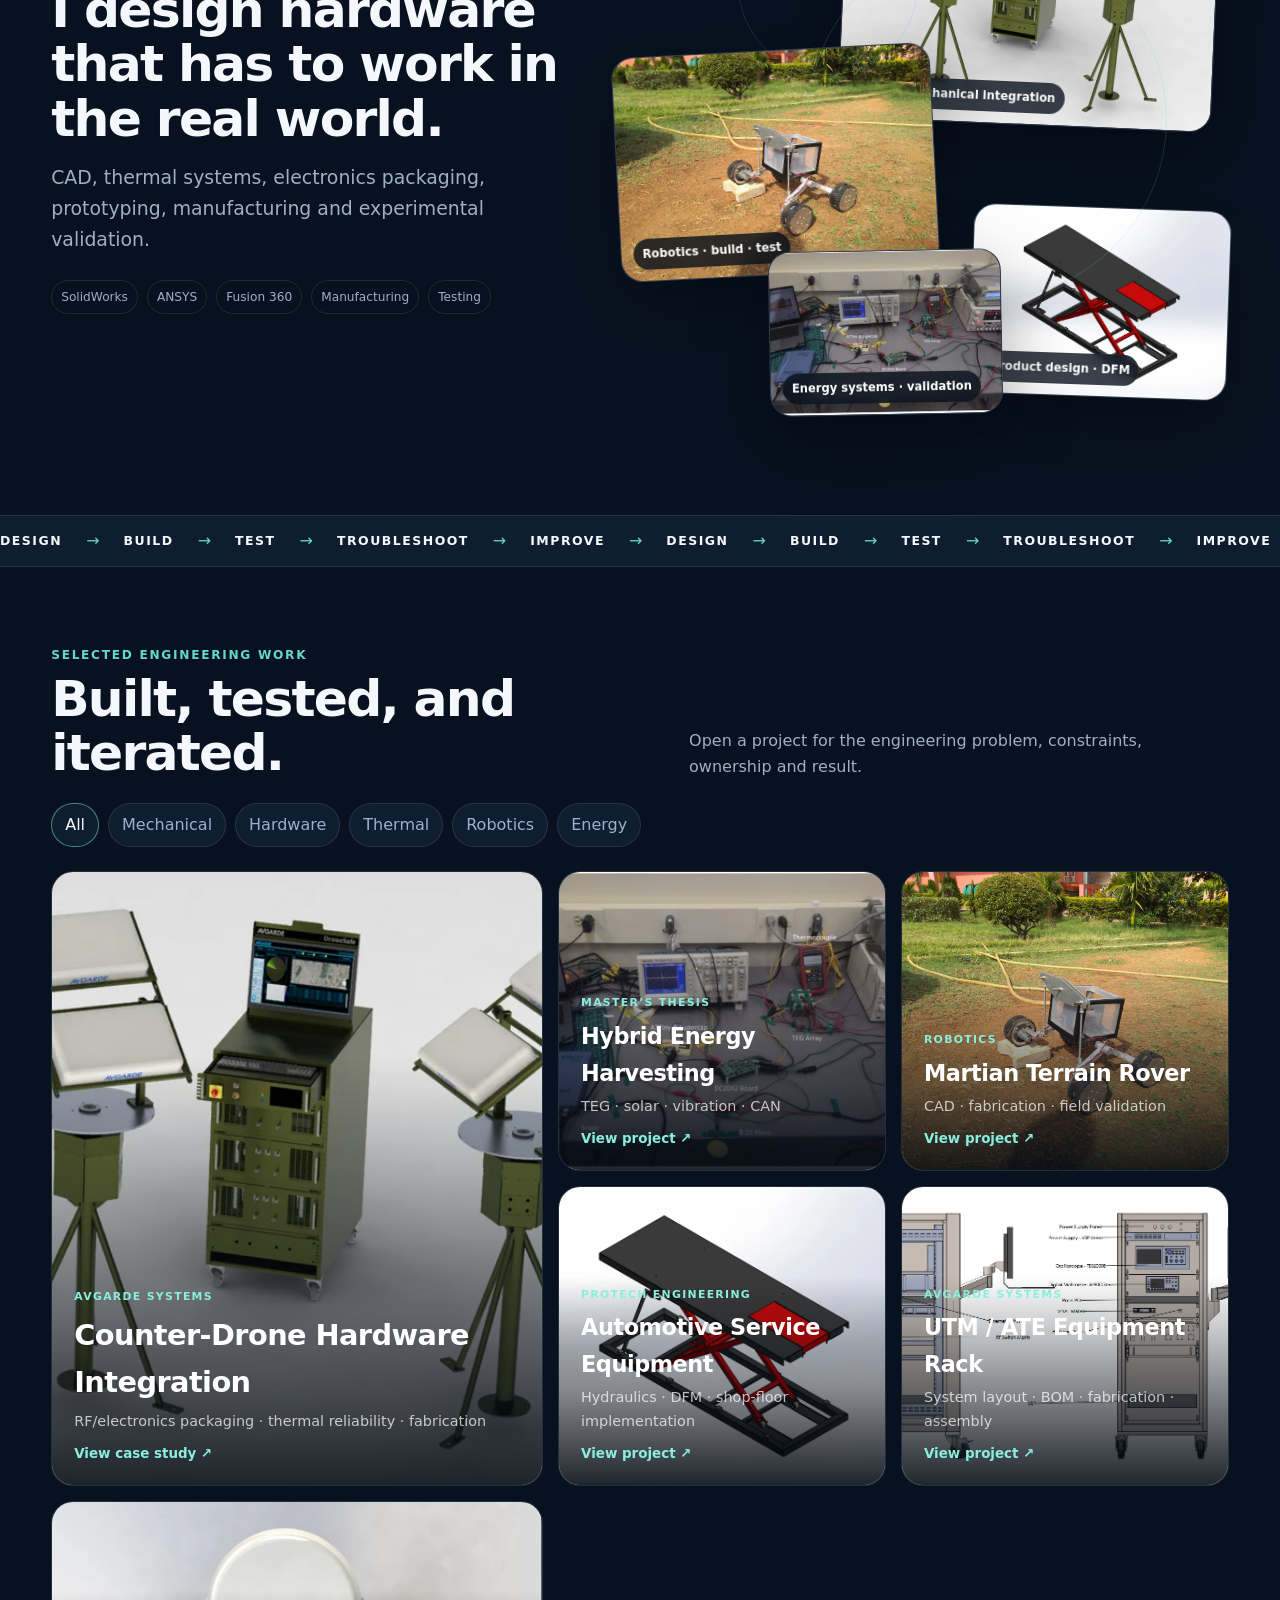
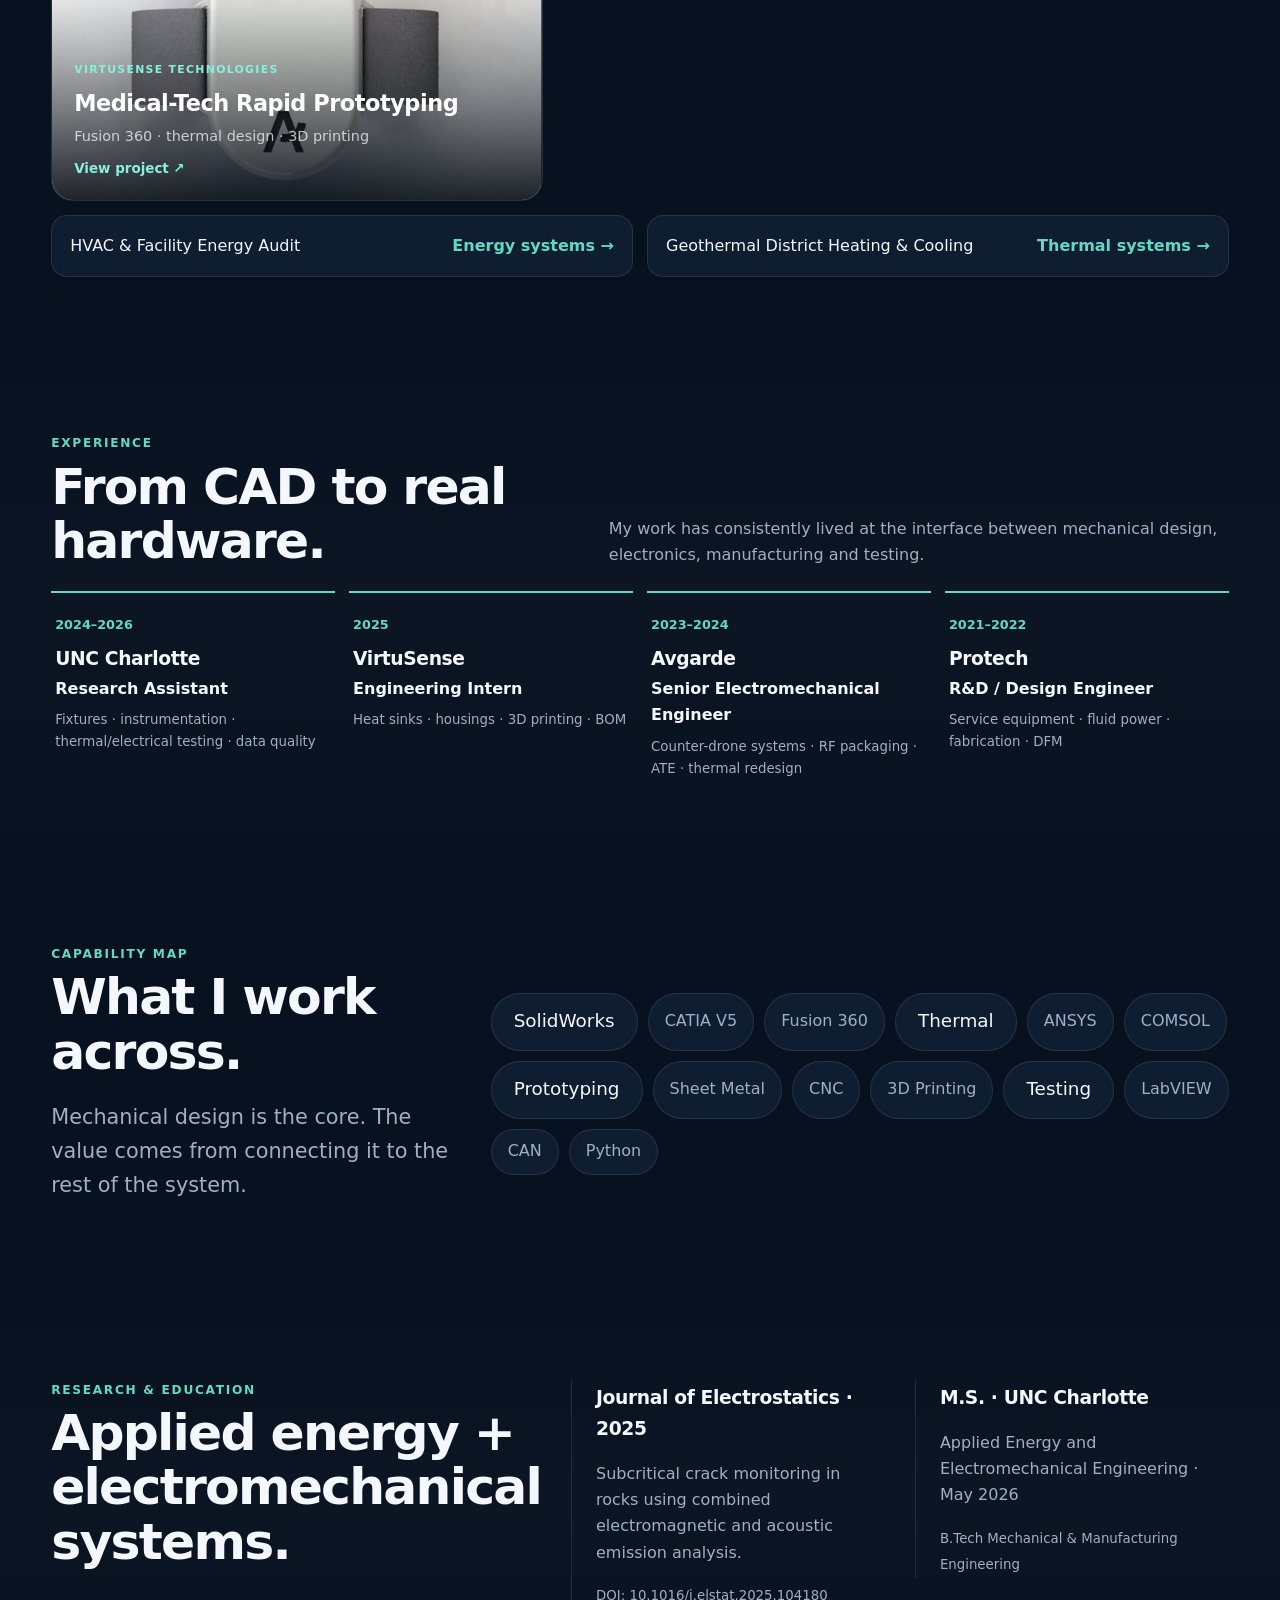
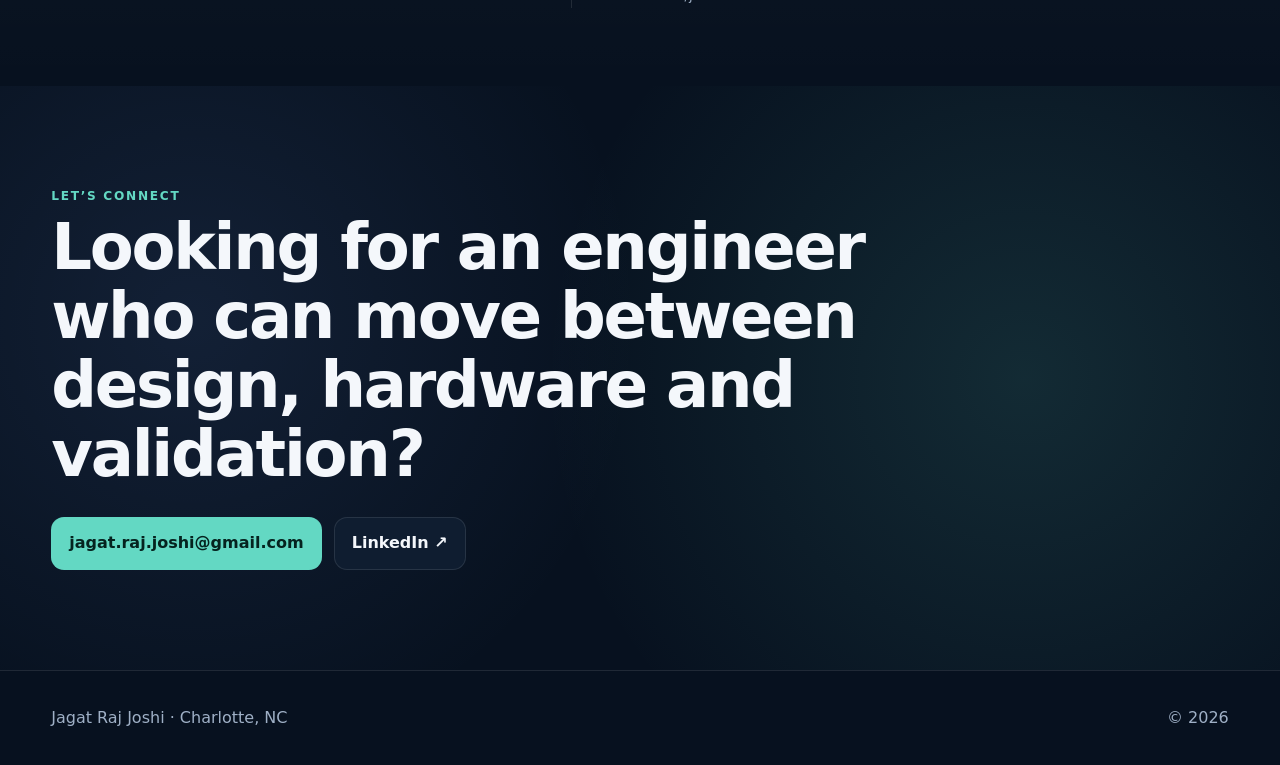
==== commit d46def35: "Update index.html" ====
--- a/index.html
+++ b/index.html
@@ -48,18 +48,17 @@
       <div class="eyebrow">My journey</div>
       <h1>From the hills of Nepal to building real hardware.</h1>
       
-      <p class="lead">
-        I grew up in the mountains of Nepal, where limited infrastructure made engineering feel personal.
-        As a child, I remember walking downhill to the river and back uphill carrying water to my village.
-        Later, seeing how water could also power hydroturbines and provide electricity showed me how practical
-        systems can change everyday life.
-      </p>
-
-      <p>
-        That experience shaped my path from Mechanical and Manufacturing Engineering in India to my M.S. in
-        Applied Energy and Electromechanical Engineering at UNC Charlotte. Today, I focus on mechanical design,
-        thermal systems, electromechanical hardware, prototyping, testing, and manufacturing support.
-      </p>
+   <p class="lead">
+  I grew up in Nepal, where the connection between energy, infrastructure, and quality of life was easy to see. 
+  Reliable machines, power systems, transportation, and water infrastructure were not just technical systems — they shaped how people lived, worked, and moved forward.
+  That early perspective made engineering feel meaningful to me.
+</p>
+
+<p>
+  My path into mechanical and electromechanical engineering grew from that interest in building practical systems for real-world needs. 
+  I am drawn to machine design, energy systems, automation, manufacturing, and sustainable hardware because they sit at the center of progress. 
+  Through my work in CAD design, prototyping, thermal management, testing, and electromechanical integration, I focus on creating systems that are reliable, efficient, manufacturable, and useful beyond the screen.
+</p>
 
       <div class="journey-line" aria-label="Journey timeline">
         <div class="journey-step">
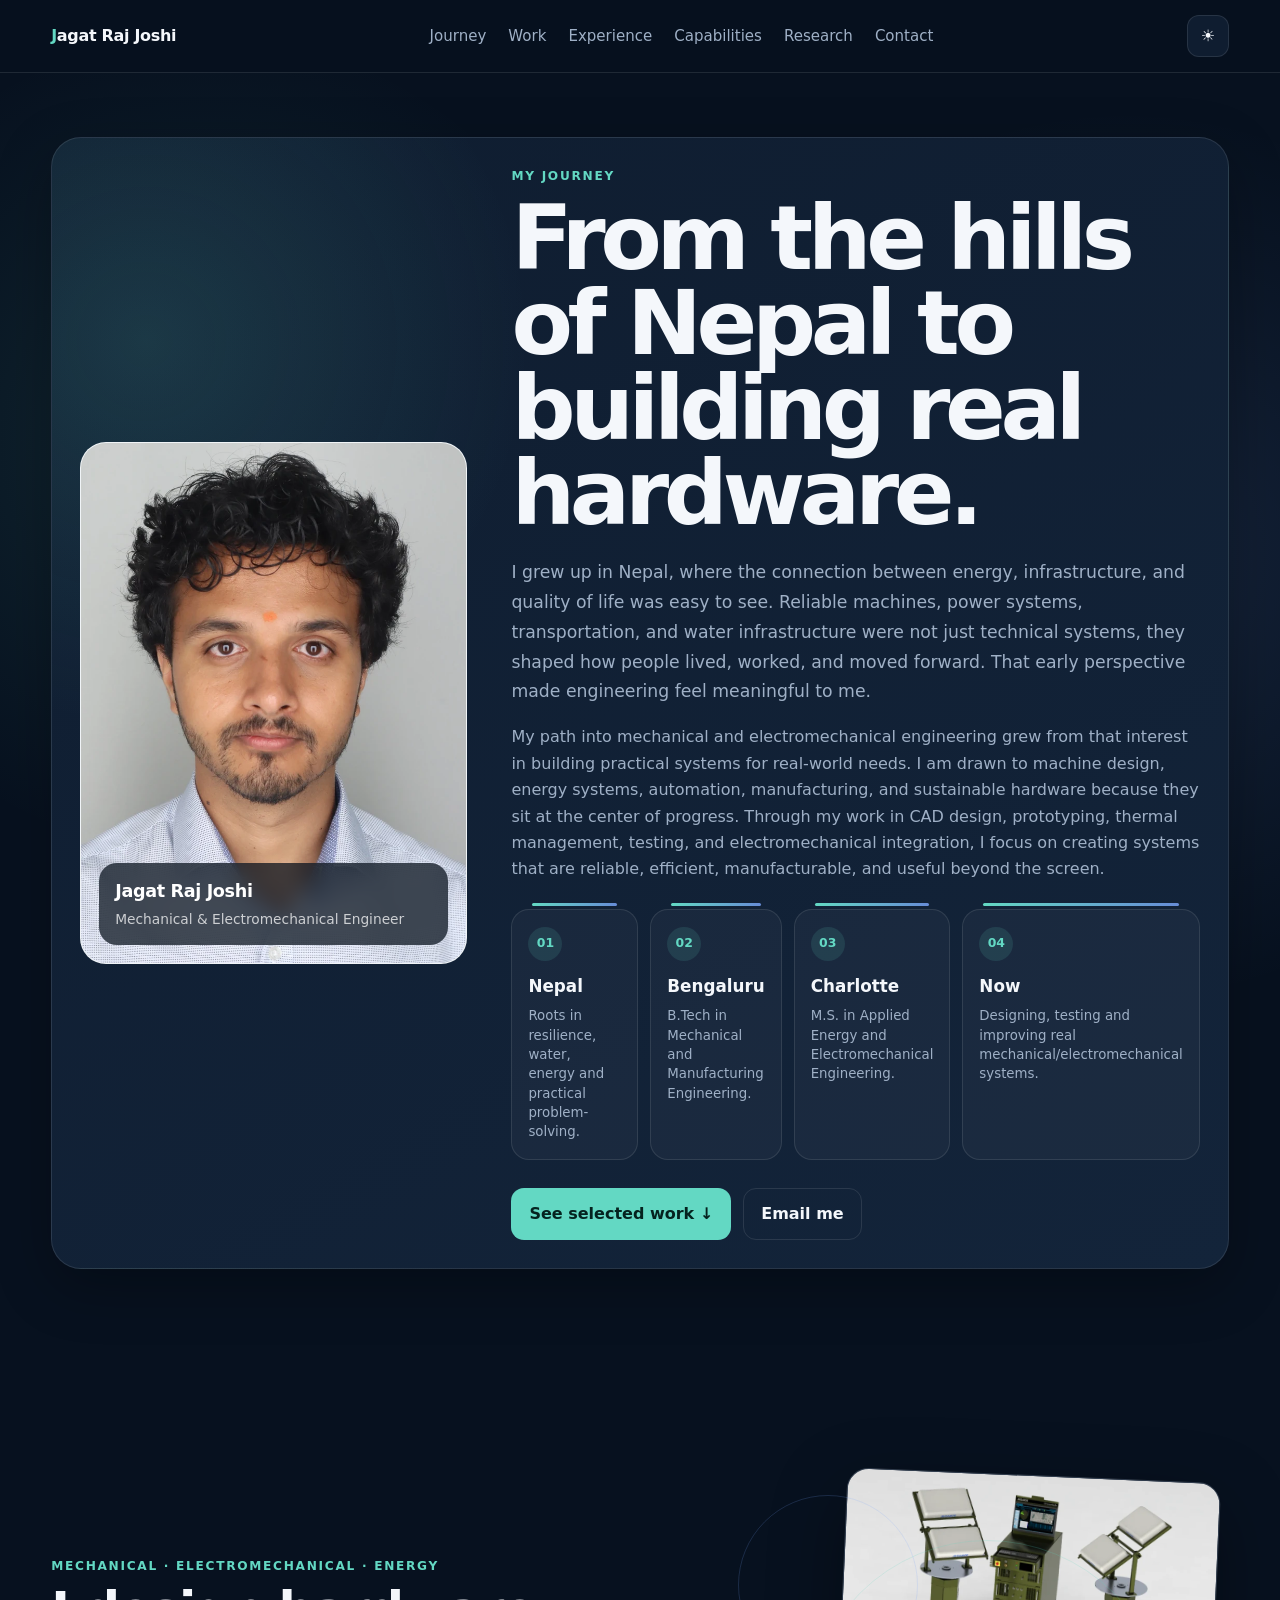
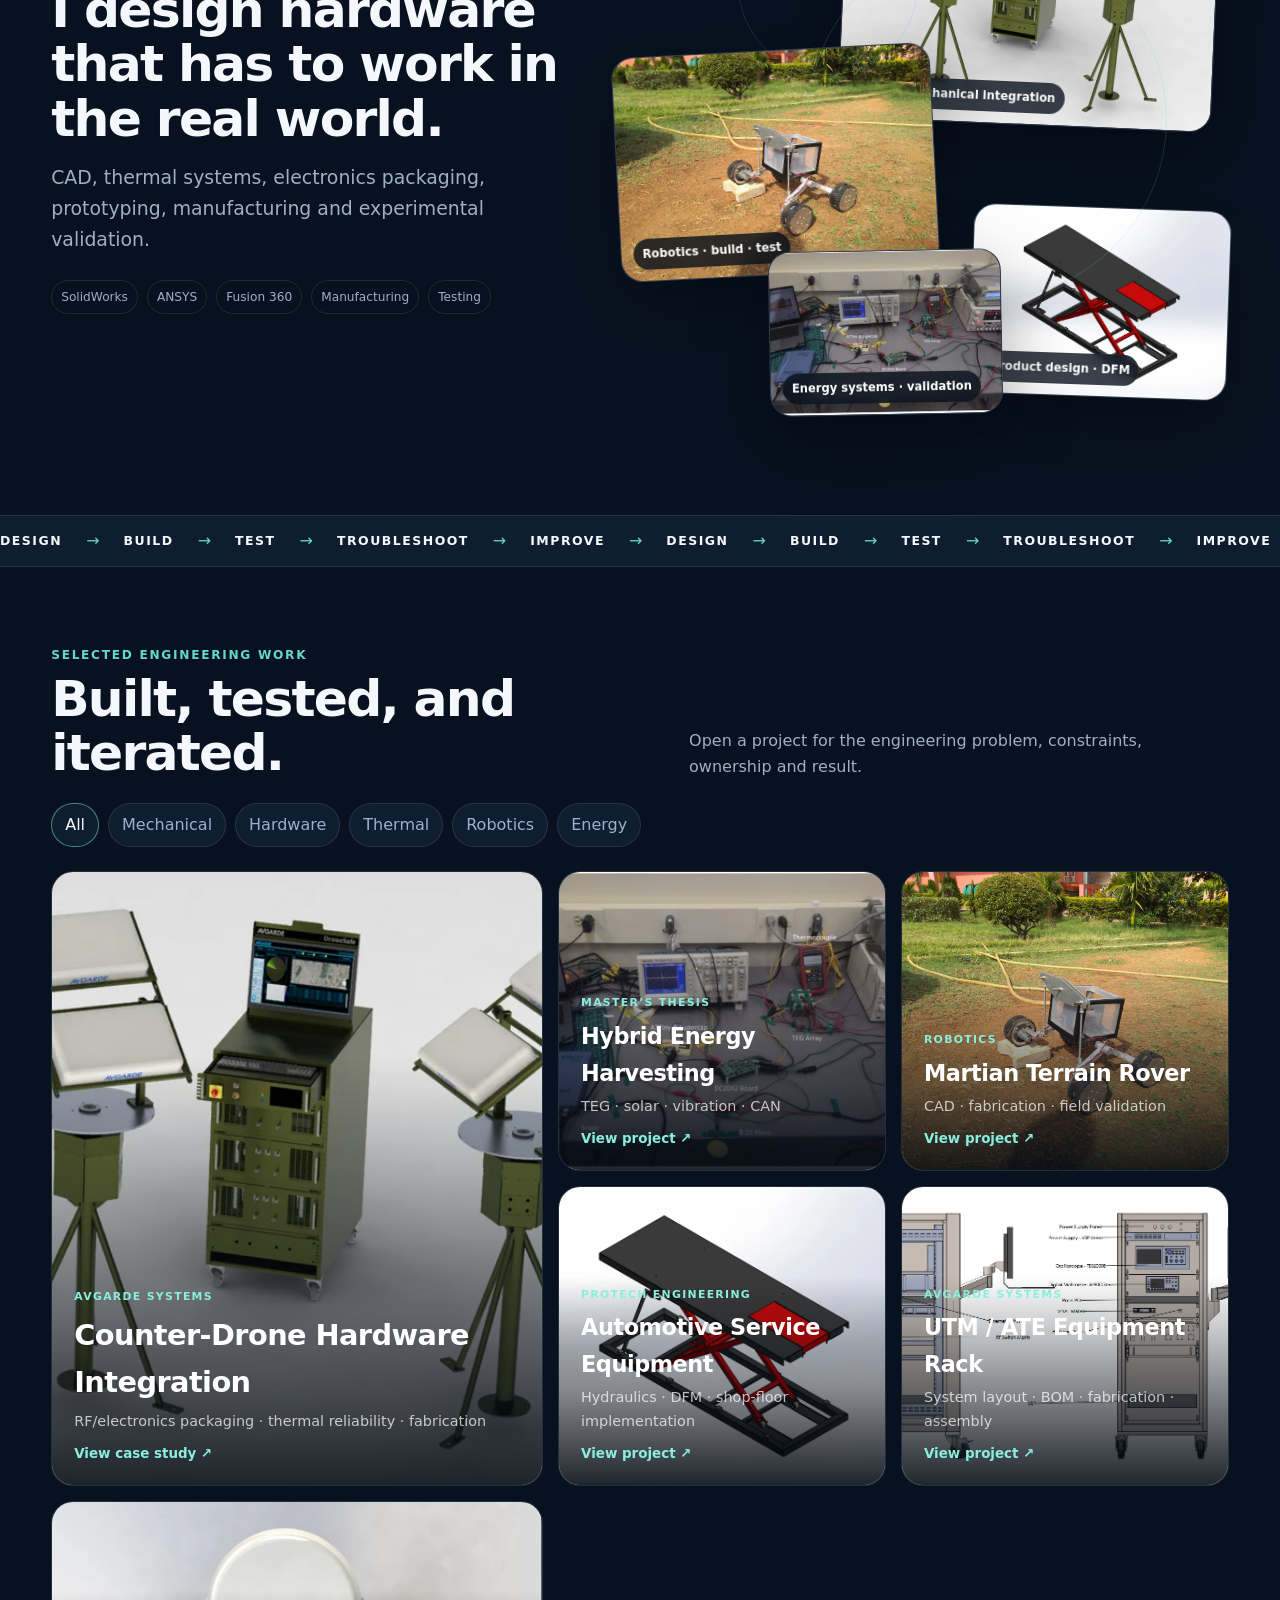
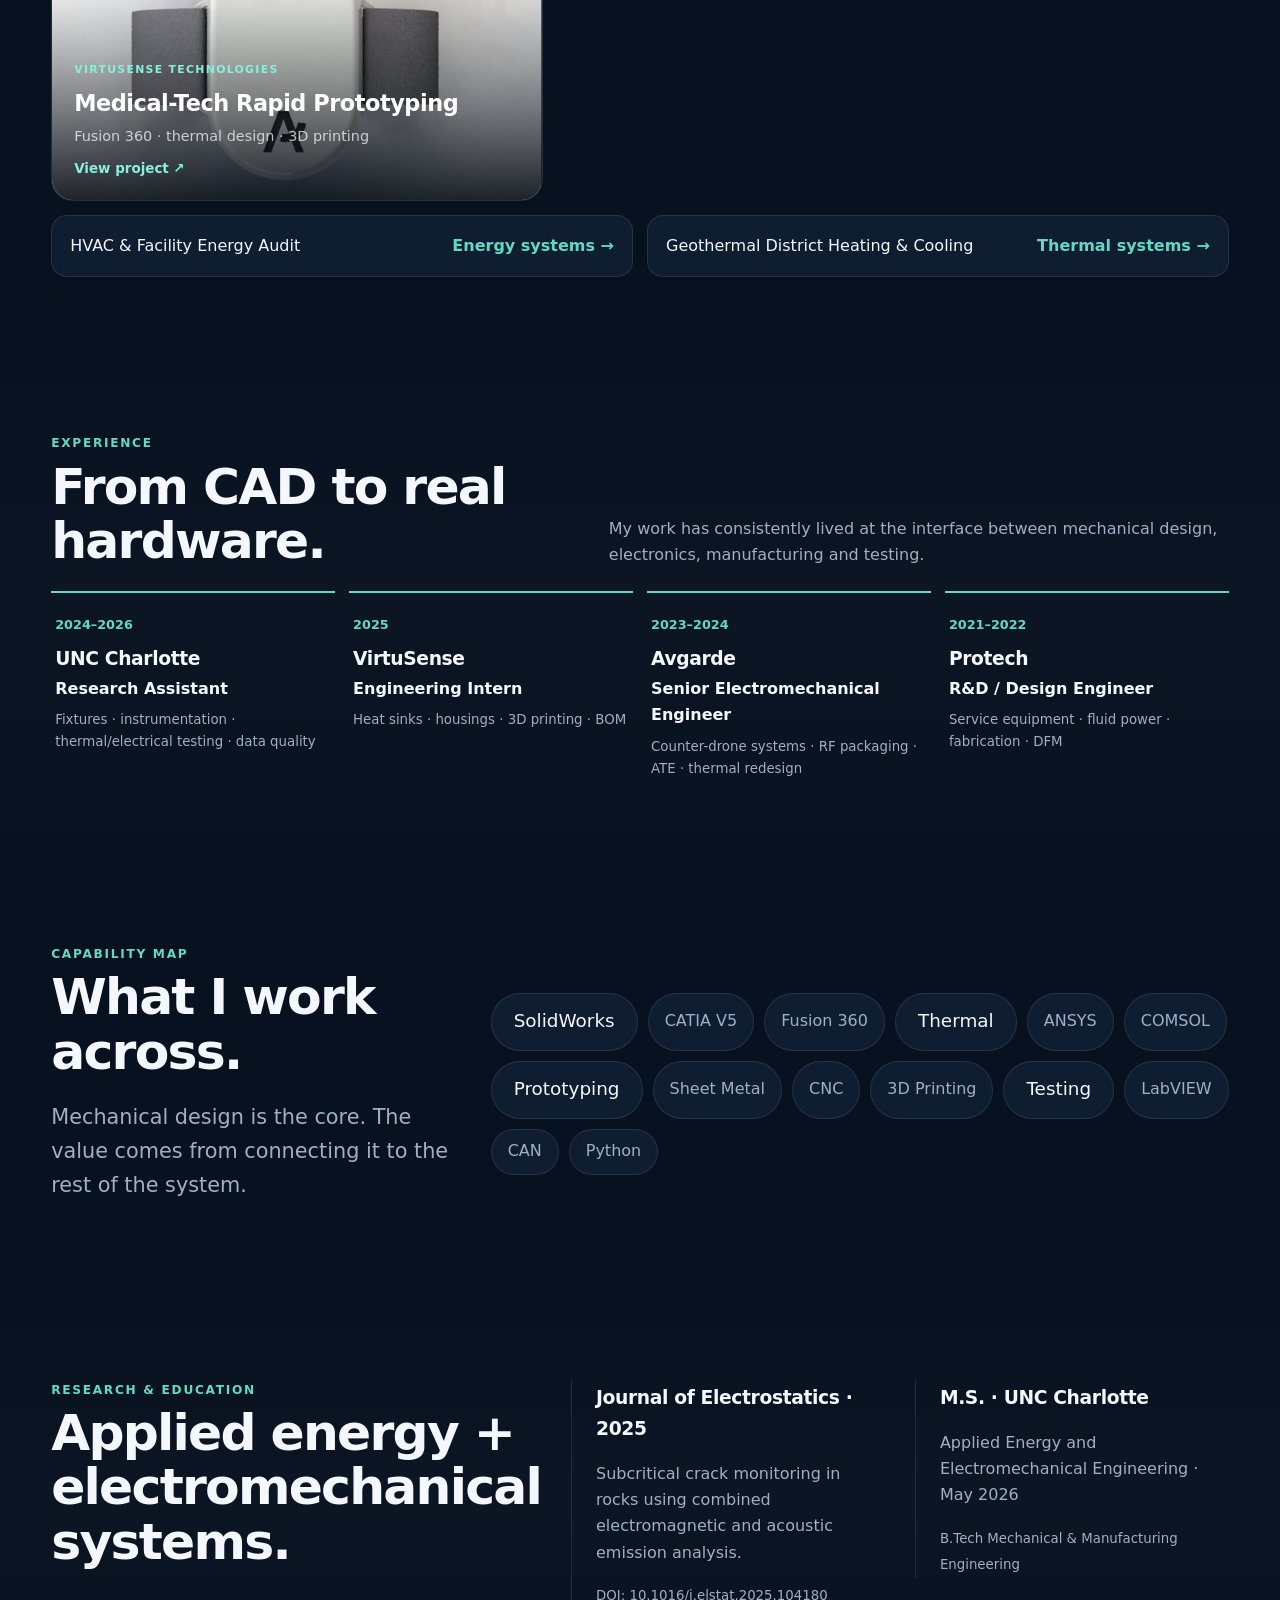
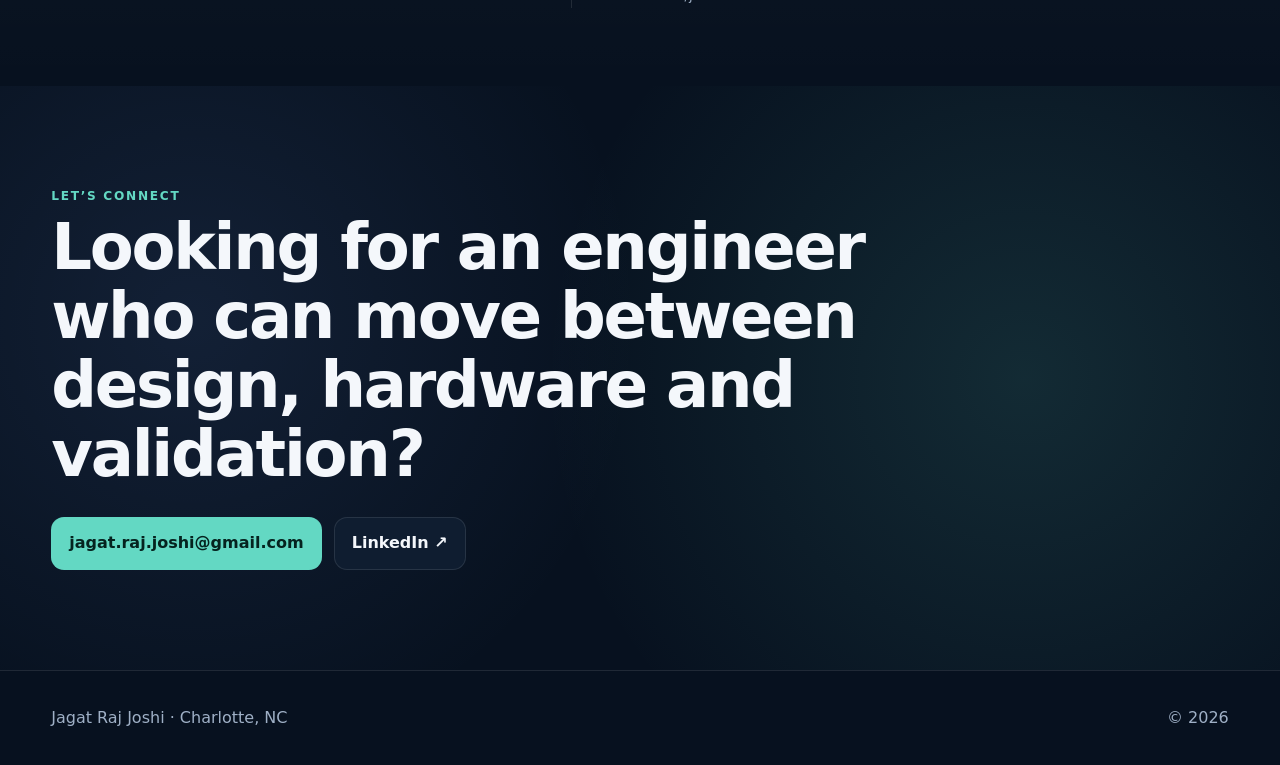
==== commit fa0d0539: "Update index.html" ====
--- a/index.html
+++ b/index.html
@@ -50,7 +50,7 @@
       
    <p class="lead">
   I grew up in Nepal, where the connection between energy, infrastructure, and quality of life was easy to see. 
-  Reliable machines, power systems, transportation, and water infrastructure were not just technical systems — they shaped how people lived, worked, and moved forward.
+  Reliable machines, power systems, transportation, and water infrastructure were not just technical systems, they shaped how people lived, worked, and moved forward.
   That early perspective made engineering feel meaningful to me.
 </p>
 
